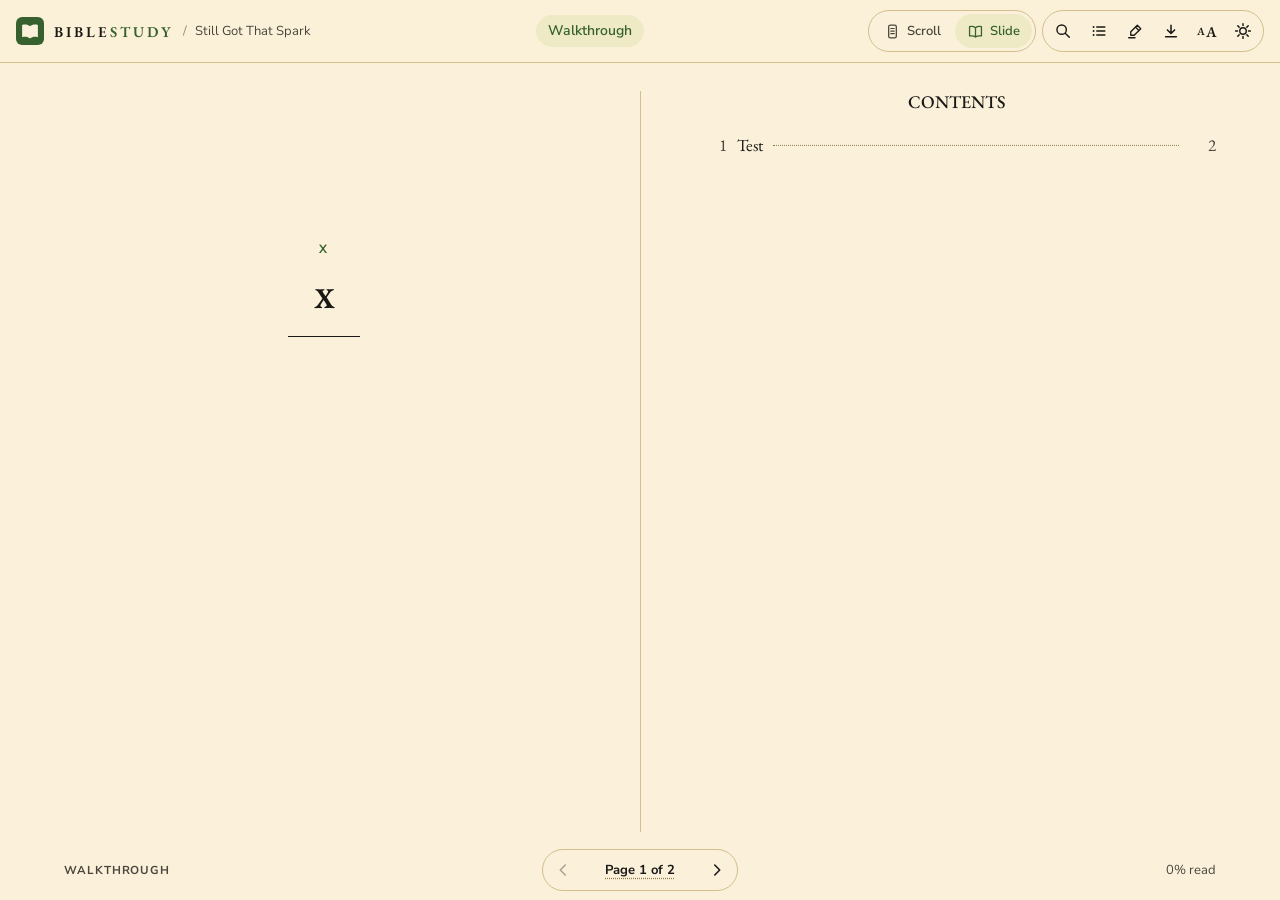
==== notes/2026-11-15-still-got-that-spark.html @ 39189c35 "Set up sermon notebook site and add 15 Nov 2026 sermon transcript Reader framework copied from secon" ====
<!doctype html>
<html lang="en">
<head>
<meta charset="utf-8">
<meta name="viewport" content="width=device-width, initial-scale=1, viewport-fit=cover">
<title>Still Got That Spark · BIBLE STUDY</title>
<meta name="description" content="Pastor Sam&#x27;s sermon on Caleb at 85 (Joshua 14:6-14): excitement, expectation and experience, retold step by step with every verse quoted in full in ESV and TB.">
<meta name="theme-color" content="#FBF1DA">
<link rel="icon" href="../assets/favicon.svg" type="image/svg+xml">
<script src="../assets/boot.js"></script>
<link rel="preconnect" href="https://fonts.googleapis.com">
<link rel="preconnect" href="https://fonts.gstatic.com" crossorigin>
<link rel="stylesheet" href="https://fonts.googleapis.com/css2?family=Atkinson+Hyperlegible:wght@400;700&family=Charis+SIL:wght@400;700&family=Crimson+Pro:wght@400;600;700&family=EB+Garamond:wght@400;500;600&family=Gelasio:wght@400;600;700&family=Inter:wght@400;600;700&family=Mulish:wght@400;600;700&family=Newsreader:wght@400;600&family=Nunito+Sans:wght@400;600;700&family=Source+Serif+4:wght@400;600;700&family=Tinos:wght@400;700&display=swap">
<link rel="stylesheet" href="../assets/secondbrain.css">
<link rel="stylesheet" href="../assets/notebook.css">
<link rel="stylesheet" href="../assets/book.css">
</head>
<body data-book="2026-11-15-still-got-that-spark" data-progress-view="v-learn">

<header class="sb-top"><div class="wrap">
  <a class="sb-brand" href="../index.html"><svg class="sb-mark" viewBox="0 0 64 64" aria-hidden="true"><rect class="m-bg" width="64" height="64" rx="14"/><path class="m-pg" d="M14 18c7-2 13-1 18 3v28c-5-4-11-5-18-3zM50 18c-7-2-13-1-18 3v28c5-4 11-5 18-3z"/></svg><span class="sb-word">BIBLE<i>STUDY</i></span><span class="sb-crumb">Still Got That Spark</span></a>
  <nav class="sb-nav" id="nav" aria-label="Notebook sections">
    <a href="#learn">Walkthrough</a>
  </nav>
  <div class="sb-tools">
    <div class="rd-seg" role="radiogroup" aria-label="Reading mode">
      <button role="radio" data-layout-set="scroll"><svg viewBox="0 0 20 20" aria-hidden="true"><rect x="5.5" y="2.5" width="9" height="15" rx="2" fill="none" stroke="currentColor" stroke-width="1.5"/><path d="M8 6.5h4M8 9.5h4M8 12.5h4" stroke="currentColor" stroke-width="1.4" stroke-linecap="round"/></svg><span>Scroll</span></button>
      <button role="radio" data-layout-set="slide"><svg viewBox="0 0 20 20" aria-hidden="true"><path d="M10 5.5C8.5 4.2 6.3 3.8 3 4.2v11c3.3-.4 5.5 0 7 1.3 1.5-1.3 3.7-1.7 7-1.3v-11c-3.3-.4-5.5 0-7 1.3zM10 5.5v11" fill="none" stroke="currentColor" stroke-width="1.5" stroke-linejoin="round"/></svg><span>Slide</span></button>
    </div>
    <span class="sb-tool-group">
    <button class="sb-icon" data-panel="search" aria-haspopup="dialog" aria-expanded="false" aria-label="Search this notebook" title="Search ( / )"><svg viewBox="0 0 20 20" aria-hidden="true"><circle cx="8.5" cy="8.5" r="5.2" fill="none" stroke="currentColor" stroke-width="1.6"/><path d="M12.5 12.5l4.5 4.5" stroke="currentColor" stroke-width="1.6" stroke-linecap="round"/></svg></button>
    <button class="sb-icon" data-panel="toc" aria-haspopup="dialog" aria-expanded="false" aria-label="Contents"><svg viewBox="0 0 20 20" aria-hidden="true"><path d="M7.5 5.5h9M7.5 10h9M7.5 14.5h9" stroke="currentColor" stroke-width="1.6" stroke-linecap="round"/><circle cx="4" cy="5.5" r="1.1" fill="currentColor"/><circle cx="4" cy="10" r="1.1" fill="currentColor"/><circle cx="4" cy="14.5" r="1.1" fill="currentColor"/></svg></button>
    <button class="sb-icon" data-panel="highlights" aria-haspopup="dialog" aria-expanded="false" aria-label="Highlights"><svg viewBox="0 0 20 20" aria-hidden="true"><path d="M12.6 3.6l3.8 3.8-7.3 7.3H5.3v-3.8z" fill="none" stroke="currentColor" stroke-width="1.5" stroke-linejoin="round"/><path d="M10.5 5.7l3.8 3.8M3 17.5h7" stroke="currentColor" stroke-width="1.5" stroke-linecap="round"/></svg><span class="sb-badge" data-hl-count hidden></span></button>
    <button class="sb-icon" data-panel="prefs" aria-haspopup="dialog" aria-expanded="false" aria-label="Reading preferences"><span class="aa-small">A</span>A</button>
    <button class="sb-icon" data-sb="mode" aria-label="Switch between light and dark"><svg class="sun" viewBox="0 0 20 20" aria-hidden="true"><circle cx="10" cy="10" r="3.6" fill="none" stroke="currentColor" stroke-width="1.6"/><path d="M10 1.8v2.1M10 16.1v2.1M1.8 10h2.1M16.1 10h2.1M4.2 4.2l1.5 1.5M14.3 14.3l1.5 1.5M4.2 15.8l1.5-1.5M14.3 5.7l1.5-1.5" stroke="currentColor" stroke-width="1.6" stroke-linecap="round"/></svg><svg class="moon" viewBox="0 0 20 20" aria-hidden="true"><path d="M16.5 12.3A7 7 0 0 1 7.7 3.5a7 7 0 1 0 8.8 8.8z" fill="none" stroke="currentColor" stroke-width="1.6" stroke-linejoin="round"/></svg></button>
    </span>
  </div>
</div><div class="sb-progress" aria-hidden="true"></div></header>

<main class="wrap" id="main">

<!-- ================= WALKTHROUGH (2026-11-15-still-got-that-spark/walkthrough.html) ================= -->
<div id="v-learn" data-view data-readable>
<p class="kicker">x</p><h1>x</h1>
<section class="topic" id="start-here"><span class="tag">Start here</span><h2>Test</h2><p>t</p></section>
</div>

</main>

<script>
/* ---------- routing: a view name, or an anchor inside the walkthrough ---------- */
const views=["learn"];
function route(){
  const h=(location.hash||"#learn").slice(1);
  const t=views.includes(h)?null:document.getElementById(h);
  const home=t&&t.closest("[data-readable]");
  const v=views.includes(h)?h:home?home.id.slice(2):"learn";
  document.querySelectorAll("[data-view]").forEach(el=>el.hidden=el.id!=="v-"+v);
  document.querySelectorAll("#nav a").forEach(a=>a.setAttribute("aria-current",a.getAttribute("href")==="#"+v?"page":"false"));
  if(home)t.scrollIntoView();else window.scrollTo(0,0);
}
addEventListener("hashchange",route);

route();
</script>
<script src="../assets/secondbrain.js"></script>
<script src="../assets/reader.js"></script>
<script src="../assets/downloads-data.js"></script>
<script src="../assets/downloads.js"></script>
</body>
</html>
---- assets/secondbrain.css ----
/* SECONDBRAIN shell: theme tokens, sticky header, reading-preferences sheet, library page.
   Every theme keeps body text at 9:1 or better and secondary text / accent at 4.5:1 or better
   against every surface it sits on (bg, panel, sunk, sheet, accent-soft). */

:root {
  /* type settings, overwritten by boot.js / secondbrain.js from saved prefs */
  --fs: 17px;
  --lh: 1.55;
  --ls: 0em;
  --ws: 0em;
  --measure: 900px;
  --reader: Palatino, "Palatino Linotype", "Book Antiqua", "EB Garamond", Georgia, serif;
  --w-body: 400;
  --w-strong: 600;
  --display: Palatino, "Palatino Linotype", "Book Antiqua", "EB Garamond", Georgia, serif;
  --ui: "Nunito Sans", -apple-system, BlinkMacSystemFont, "Segoe UI", Roboto, system-ui, sans-serif;
  --mono: "Nunito Sans", "Segoe UI", system-ui, sans-serif;
  --header-h: 64px;
  --gutter: max(16px, env(safe-area-inset-left, 0px));
  --gutter-r: max(16px, env(safe-area-inset-right, 0px));

  /* sepia is the default light look (matches the original notebook).
     --line-strong (borders that carry meaning, e.g. diagram boxes) is 3:1 or better on every surface. */
  --bg: #FBF1DA; --panel: #FBF1DA; --sunk: #F6E8C6; --sheet: #EFE1BE;
  --fg: #1A1916; --muted: #4A463D; --line: #D3BE8C; --line-strong: #8E7A4C;
  --accent: #36612F; --accent-soft: #EEEAC5; --on-accent: #FBF1DA;
  --flag: #1A1916; --flag-soft: #F6E8C6; --good: #36612F; --bad: #1A1916;
  --shadow: 0 1px 2px rgba(80, 60, 30, .08), 0 8px 24px rgba(80, 60, 30, .08);
  color-scheme: light;
}
@media (prefers-color-scheme: dark) {
  :root:not([data-theme]) {
    --bg: #1C1916; --panel: #1C1916; --sunk: #26221E; --sheet: #141210;
    --fg: #EFE7DB; --muted: #B5A895; --line: #463E34; --line-strong: #7A6E5E;
    --accent: #9CC48E; --accent-soft: #2A3324; --on-accent: #141210;
    --flag: #EFE7DB; --flag-soft: #2A251F; --good: #9CC48E; --bad: #EFE7DB;
    --shadow: 0 1px 2px rgba(0, 0, 0, .4), 0 8px 24px rgba(0, 0, 0, .35);
    color-scheme: dark;
  }
}
:root[data-theme="light"] {
  --bg: #FFFFFF; --panel: #FFFFFF; --sunk: #F4F3EF; --sheet: #F1F0EC;
  --fg: #1B1B1A; --muted: #55534E; --line: #C9C6BC; --line-strong: #858279;
  --accent: #2F6A2A; --accent-soft: #E8F0E3; --on-accent: #FFFFFF;
  --flag: #1B1B1A; --flag-soft: #F4F3EF; --good: #2F6A2A; --bad: #1B1B1A;
  --shadow: 0 1px 2px rgba(0, 0, 0, .06), 0 8px 24px rgba(0, 0, 0, .07);
  color-scheme: light;
}
:root[data-theme="sepia"] {
  --bg: #FBF1DA; --panel: #FBF1DA; --sunk: #F6E8C6; --sheet: #EFE1BE;
  --fg: #1A1916; --muted: #4A463D; --line: #D3BE8C; --line-strong: #8E7A4C;
  --accent: #36612F; --accent-soft: #EEEAC5; --on-accent: #FBF1DA;
  --flag: #1A1916; --flag-soft: #F6E8C6; --good: #36612F; --bad: #1A1916;
  --shadow: 0 1px 2px rgba(80, 60, 30, .08), 0 8px 24px rgba(80, 60, 30, .08);
  color-scheme: light;
}
:root[data-theme="sage"] {
  --bg: #D3D4B5; --panel: #D9DABD; --sunk: #C8C9A6; --sheet: #C4C5A1;
  --fg: #1B1D14; --muted: #3D402F; --line: #A2A37C; --line-strong: #62644A;
  --accent: #2B5022; --accent-soft: #C3CDA6; --on-accent: #E9EAD6;
  --flag: #1B1D14; --flag-soft: #C8C9A6; --good: #2B5022; --bad: #1B1D14;
  --shadow: 0 1px 2px rgba(40, 45, 20, .1), 0 8px 24px rgba(40, 45, 20, .1);
  color-scheme: light;
}
:root[data-theme="dark"] {
  --bg: #1C1916; --panel: #1C1916; --sunk: #26221E; --sheet: #141210;
  --fg: #EFE7DB; --muted: #B5A895; --line: #463E34; --line-strong: #7A6E5E;
  --accent: #9CC48E; --accent-soft: #2A3324; --on-accent: #141210;
  --flag: #EFE7DB; --flag-soft: #2A251F; --good: #9CC48E; --bad: #EFE7DB;
  --shadow: 0 1px 2px rgba(0, 0, 0, .4), 0 8px 24px rgba(0, 0, 0, .35);
  color-scheme: dark;
}
:root[data-theme="navy"] {
  --bg: #0C2731; --panel: #0C2731; --sunk: #12323E; --sheet: #081D25;
  --fg: #E4EDF0; --muted: #A3BAC2; --line: #2C4D5A; --line-strong: #5E808C;
  --accent: #8ED1BA; --accent-soft: #163D44; --on-accent: #081D25;
  --flag: #E4EDF0; --flag-soft: #12323E; --good: #8ED1BA; --bad: #E4EDF0;
  --shadow: 0 1px 2px rgba(0, 0, 0, .4), 0 8px 24px rgba(0, 0, 0, .35);
  color-scheme: dark;
}
:root[data-theme="charcoal"] {
  --bg: #3F4246; --panel: #3F4246; --sunk: #484B50; --sheet: #2E3033;
  --fg: #F3F3F2; --muted: #D0D2D5; --line: #64686E; --line-strong: #9A9EA4;
  --accent: #B9DEA9; --accent-soft: #4A5546; --on-accent: #2E3033;
  --flag: #F3F3F2; --flag-soft: #484B50; --good: #B9DEA9; --bad: #F3F3F2;
  --shadow: 0 1px 2px rgba(0, 0, 0, .35), 0 8px 24px rgba(0, 0, 0, .3);
  color-scheme: dark;
}
/* high contrast: secondary text becomes full-strength, rules get heavier */
:root[data-contrast="high"] { --muted: var(--fg); --line: var(--line-strong); }
:root[data-bold] { --w-body: 600; --w-strong: 800; }

*, *::before, *::after { box-sizing: border-box; }
html { font-size: var(--fs); background: var(--bg); -webkit-text-size-adjust: 100%; text-size-adjust: 100%; }
body {
  margin: 0;
  background: var(--bg);
  color: var(--fg);
  font-family: var(--reader);
  font-size: var(--fs);
  line-height: var(--lh);
  font-weight: var(--w-body);
  letter-spacing: var(--ls);
  word-spacing: var(--ws);
  overflow-wrap: break-word;
  -webkit-font-smoothing: antialiased;
  transition: background-color .25s ease, color .25s ease;
}
@media (prefers-reduced-motion: reduce) { body { transition: none; } }
b, strong { font-weight: var(--w-strong); }
a { color: var(--accent); }
img, svg { max-width: 100%; }
[hidden] { display: none !important; }
::selection { background: var(--accent); color: var(--on-accent); }
:focus-visible { outline: 2px solid var(--accent); outline-offset: 2px; border-radius: 4px; }

.wrap {
  max-width: var(--measure);
  margin: 0 auto;
  padding-left: var(--gutter);
  padding-right: var(--gutter-r);
}

/* ---------- header ---------- */
body::before { /* fills the notch area on phones */
  content: ""; position: fixed; inset: 0 0 auto; height: env(safe-area-inset-top, 0px);
  z-index: 30; background: var(--bg);
}
.sb-top {
  position: sticky; top: env(safe-area-inset-top, 0px); z-index: 20;
  background: color-mix(in srgb, var(--bg) 92%, transparent);
  -webkit-backdrop-filter: saturate(1.4) blur(10px);
  backdrop-filter: saturate(1.4) blur(10px);
  border-bottom: 1px solid var(--line);
  font-family: var(--ui);
  letter-spacing: 0; word-spacing: 0; font-weight: 400; line-height: 1.3;
}
.sb-top .wrap {
  max-width: max(var(--measure), 840px);
  display: grid;
  grid-template-columns: minmax(0, 1fr) auto;
  grid-template-areas: "brand tools" "nav nav";
  align-items: center;
  gap: 4px 12px;
  padding-top: 10px; padding-bottom: 8px;
}
@media (min-width: 760px) {
  .sb-top .wrap { grid-template-columns: auto minmax(0, 1fr) auto; grid-template-areas: "brand nav tools"; padding-block: 10px; }
}
.sb-brand { grid-area: brand; display: flex; align-items: center; gap: 10px; min-width: 0; text-decoration: none; color: var(--fg); }
.sb-mark { flex: none; width: 28px; height: 28px; }
.sb-mark .m-bg { fill: var(--accent); }
.sb-mark .m-pg { fill: var(--bg); }
.sb-word {
  font: 600 15px/1 var(--display); letter-spacing: .2em; white-space: nowrap;
}
.sb-word i { font-style: normal; color: var(--accent); }
.sb-crumb {
  font-size: 13px; color: var(--muted); white-space: nowrap; overflow: hidden; text-overflow: ellipsis; min-width: 0;
}
.sb-crumb::before { content: "/"; margin-right: 8px; opacity: .6; }
.sb-nav {
  grid-area: nav; display: flex; gap: 2px; overflow-x: auto; scrollbar-width: none;
  margin-inline: -6px; padding: 2px 6px;
}
.sb-nav::-webkit-scrollbar { display: none; }
@media (min-width: 760px) { .sb-nav { justify-content: center; margin: 0; } }
.sb-nav a {
  flex: none; font-size: 14px; font-weight: 600; color: var(--muted); text-decoration: none;
  padding: 7px 12px; border-radius: 999px; white-space: nowrap;
}
@media (max-width: 420px) { .sb-nav a { padding: 7px 10px; font-size: 13.5px; } }
.sb-nav a:hover { color: var(--fg); background: var(--sunk); }
.sb-nav a[aria-current="page"] { background: var(--accent-soft); color: var(--accent); }
.sb-lang { flex: none; display: inline-flex; margin-left: 10px; padding: 2px; border: 1px solid var(--line); border-radius: 999px; }
.sb-lang button { min-height: 0; padding: 3px 9px; border: 0; border-radius: 999px; background: none; color: var(--muted); font: 700 12px var(--ui); letter-spacing: .04em; cursor: pointer; }
.sb-lang button:hover { color: var(--fg); }
.sb-lang button[aria-pressed="true"] { background: var(--accent-soft); color: var(--accent); }
.sb-tools { grid-area: tools; display: flex; gap: 6px; align-items: center; }
.sb-icon {
  display: inline-flex; align-items: center; justify-content: center; flex: none; width: 38px; height: 38px; padding: 0;
  border-radius: 999px; border: 1px solid var(--line); background: var(--panel); color: var(--fg);
  cursor: pointer; font: 600 15px/1 var(--display); letter-spacing: 0;
}
.sb-icon:hover { border-color: var(--line-strong); }
.sb-icon svg { width: 18px; height: 18px; }
.sb-icon .moon { display: none; }
:root[data-mode="dark"] .sb-icon .sun { display: none; }
:root[data-mode="dark"] .sb-icon .moon { display: block; }
.sb-icon .aa-small { font-size: 11px; margin-right: 1px; }

.sb-progress { position: absolute; left: 0; bottom: -1px; height: 2px; width: 100%; background: var(--accent); transform-origin: 0 50%; transform: scaleX(var(--p, 0)); }

/* ---------- reading-preferences sheet ---------- */
.sb-scrim {
  position: fixed; inset: 0; z-index: 40; background: rgba(0, 0, 0, .45);
  opacity: 0; transition: opacity .2s ease;
}
.sb-scrim.on { opacity: 1; }
.sb-sheet {
  position: fixed; z-index: 41; left: 0; right: 0; bottom: 0;
  max-height: min(88dvh, 88vh);
  display: flex; flex-direction: column;
  background: var(--sheet); color: var(--fg);
  border-radius: 18px 18px 0 0; box-shadow: var(--shadow);
  font-family: var(--ui); font-size: 14px; line-height: 1.35; font-weight: 400;
  letter-spacing: 0; word-spacing: 0;
  transform: translateY(100%); transition: transform .28s cubic-bezier(.2, .8, .2, 1);
  padding-bottom: env(safe-area-inset-bottom, 0px);
}
.sb-sheet.on { transform: none; }
@media (min-width: 760px) {
  .sb-sheet {
    left: auto; top: 0; width: 400px; max-height: none; border-radius: 0;
    border-left: 1px solid var(--line);
    transform: translateX(100%);
    padding-top: env(safe-area-inset-top, 0px);
  }
}
@media (prefers-reduced-motion: reduce) { .sb-sheet, .sb-scrim { transition: none; } }
.sb-sheet-head {
  display: flex; align-items: center; justify-content: space-between; gap: 12px;
  padding: 14px 20px 10px; position: relative;
}
.sb-sheet-head::before { /* grab handle on phones */
  content: ""; position: absolute; top: 6px; left: 50%; width: 38px; height: 4px; margin-left: -19px;
  border-radius: 4px; background: var(--line-strong);
}
@media (min-width: 760px) { .sb-sheet-head::before { display: none; } }
.sb-sheet-head h2 { margin: 0; font: 600 17px/1.2 var(--ui); }
.sb-sheet-body { overflow-y: auto; overscroll-behavior: contain; padding: 0 20px 24px; }
.sb-label { display: block; margin: 18px 0 8px; font-size: 12px; font-weight: 700; letter-spacing: .06em; text-transform: uppercase; color: var(--muted); }
.sb-preview {
  background: var(--bg); color: var(--fg); border: 1px solid var(--line); border-radius: 12px; padding: 14px 16px;
  font-family: var(--reader); font-weight: var(--w-body); line-height: var(--lh); letter-spacing: var(--ls); word-spacing: var(--ws);
}
.sb-preview .aa { font-size: 30px; line-height: 1.1; margin-bottom: 6px; }
.sb-preview p { margin: 0; font-size: var(--fs); }
:root[data-justify] .sb-preview p { text-align: justify; hyphens: auto; }

.sb-themes { display: grid; grid-template-columns: repeat(3, minmax(0, 1fr)); gap: 10px 10px; }
.sb-theme { display: grid; gap: 5px; justify-items: center; background: none; border: 0; padding: 0; cursor: pointer; color: var(--muted); font: 600 12.5px var(--ui); }
.sb-theme .sw {
  position: relative; width: 100%; height: 44px; border-radius: 10px; display: grid; place-items: center;
  font: 500 16px var(--display); border: 1px solid rgba(127, 127, 127, .45);
}
.sb-theme[aria-checked="true"] { color: var(--accent); }
.sb-theme[aria-checked="true"] .sw { outline: 2px solid var(--accent); outline-offset: 2px; }
.sb-theme[aria-checked="true"] .sw::after {
  content: ""; position: absolute; top: -7px; right: -7px; width: 18px; height: 18px; border-radius: 50%;
  background: var(--accent) url("data:image/svg+xml,%3Csvg xmlns='http://www.w3.org/2000/svg' viewBox='0 0 16 16'%3E%3Cpath d='M4 8.5l2.5 2.5L12 5.5' fill='none' stroke='white' stroke-width='2' stroke-linecap='round' stroke-linejoin='round'/%3E%3C/svg%3E") center/12px no-repeat;
  box-shadow: 0 0 0 2px var(--sheet);
}
:root[data-mode="dark"] .sb-theme[aria-checked="true"] .sw::after {
  background-image: url("data:image/svg+xml,%3Csvg xmlns='http://www.w3.org/2000/svg' viewBox='0 0 16 16'%3E%3Cpath d='M4 8.5l2.5 2.5L12 5.5' fill='none' stroke='black' stroke-width='2' stroke-linecap='round' stroke-linejoin='round'/%3E%3C/svg%3E");
}

.sb-group { background: var(--panel); border: 1px solid var(--line); border-radius: 12px; overflow: hidden; }
.sb-row {
  display: flex; align-items: center; gap: 12px; width: 100%; min-height: 46px; padding: 10px 14px;
  border: 0; border-top: 1px solid var(--line); background: none; color: var(--fg); font: inherit; text-align: left;
}
.sb-row:first-child { border-top: 0; }
button.sb-row { cursor: pointer; }
.sb-row .ic { width: 20px; text-align: center; color: var(--muted); flex: none; font-family: var(--display); }
.sb-row .grow { flex: 1; min-width: 0; }
.sb-row .val { color: var(--muted); font-variant-numeric: tabular-nums; }
.sb-row .chev { width: 14px; height: 14px; transition: transform .2s; color: var(--muted); }
.sb-row[aria-expanded="true"] .chev { transform: rotate(180deg); }
.sb-fonts .sb-row { font-size: 15.5px; padding-left: 14px; }
.sb-fonts .sb-row .tick { margin-left: auto; color: var(--accent); visibility: hidden; font-family: var(--ui); }
.sb-fonts .sb-row[aria-checked="true"] .tick { visibility: visible; }
.sb-fonts .sb-row[aria-checked="true"] { color: var(--accent); }
.sb-fonts .sb-row small { font: 12px var(--ui); color: var(--muted); }
.sb-row.stack { display: block; }
@media (max-width: 759px) { [data-wide-only] { display: none; } }
.sb-row.stack .line { display: flex; justify-content: space-between; margin-bottom: 8px; }

/* switch */
.sb-switch { position: relative; flex: none; width: 46px; height: 28px; }
.sb-switch input { position: absolute; inset: 0; opacity: 0; margin: 0; cursor: pointer; z-index: 1; }
.sb-switch span { position: absolute; inset: 0; border-radius: 999px; background: var(--line-strong); transition: background .2s; }
.sb-switch span::after {
  content: ""; position: absolute; top: 3px; left: 3px; width: 22px; height: 22px; border-radius: 50%;
  background: #fff; box-shadow: 0 1px 3px rgba(0, 0, 0, .3); transition: transform .2s;
}
.sb-switch input:checked + span { background: var(--accent); }
.sb-switch input:checked + span::after { transform: translateX(18px); }
.sb-switch input:focus-visible + span { outline: 2px solid var(--accent); outline-offset: 2px; }

/* range */
.sb-size { display: flex; align-items: center; gap: 10px; }
.sb-size .lim { font-size: 12px; color: var(--muted); width: 22px; text-align: center; font-variant-numeric: tabular-nums; }
.sb-size button {
  flex: none; width: 34px; height: 34px; border-radius: 50%; border: 1px solid var(--line); background: var(--panel);
  color: var(--fg); cursor: pointer; font-family: var(--display); padding: 0;
}
.sb-size button.sm { font-size: 13px; } .sb-size button.lg { font-size: 19px; }
input[type="range"].sb-range {
  -webkit-appearance: none; appearance: none; width: 100%; height: 28px; background: transparent; margin: 0; cursor: pointer; flex: 1; min-width: 0;
}
.sb-range::-webkit-slider-runnable-track { height: 4px; border-radius: 4px; background: linear-gradient(var(--accent), var(--accent)) 0/var(--fill, 50%) 100% no-repeat, var(--line-strong); }
.sb-range::-moz-range-track { height: 4px; border-radius: 4px; background: var(--line-strong); }
.sb-range::-moz-range-progress { height: 4px; border-radius: 4px; background: var(--accent); }
.sb-range::-webkit-slider-thumb {
  -webkit-appearance: none; width: 20px; height: 20px; margin-top: -8px; border-radius: 50%;
  background: #fff; border: 1px solid rgba(0, 0, 0, .25); box-shadow: 0 1px 3px rgba(0, 0, 0, .3);
}
.sb-range::-moz-range-thumb { width: 20px; height: 20px; border-radius: 50%; background: #fff; border: 1px solid rgba(0, 0, 0, .25); box-shadow: 0 1px 3px rgba(0, 0, 0, .3); }

.sb-btn {
  font: 600 14px var(--ui); color: var(--fg); background: var(--panel); border: 1px solid var(--line);
  border-radius: 10px; padding: 10px 14px; cursor: pointer; letter-spacing: 0;
}
.sb-btn:hover { border-color: var(--line-strong); }
.sb-btn.wide { width: 100%; margin-top: 20px; }
.sb-btn.primary { background: var(--accent); border-color: var(--accent); color: var(--on-accent); }
.sb-note { font-size: 12.5px; color: var(--muted); margin: 8px 2px 0; }

/* ---------- library (index.html) ---------- */
.lib-hero { padding: clamp(36px, 8vw, 88px) 0 clamp(20px, 4vw, 36px); text-align: center; }
.lib-hero h1 {
  margin: 0; font: 500 clamp(34px, 9vw, 72px)/1 var(--display); letter-spacing: .14em; margin-right: -.14em;
}
.lib-hero h1 i { font-style: normal; color: var(--accent); }
.lib-hero p { margin: 14px auto 0; max-width: 46ch; color: var(--muted); }
.lib-rule { display: flex; align-items: center; gap: 14px; margin: 28px 0 18px; color: var(--muted); font: 700 12px var(--ui); letter-spacing: .12em; text-transform: uppercase; }
.lib-rule::before, .lib-rule::after { content: ""; flex: 1; height: 1px; background: var(--line); }
.lib-shelf { display: grid; grid-template-columns: repeat(auto-fit, minmax(min(100%, 340px), 1fr)); gap: 20px; padding-bottom: 72px; }
.book {
  position: relative; display: grid; grid-template-columns: 128px minmax(0, 1fr); gap: 20px;
  background: var(--panel); border: 1px solid var(--line); border-radius: 14px; padding: 16px; box-shadow: var(--shadow);
}
@media (max-width: 340px) { .book { grid-template-columns: 1fr; } .cover { max-width: 150px; } }
@media (max-width: 480px) { .book { grid-template-columns: 104px minmax(0, 1fr); gap: 14px; padding: 14px; } .cover { padding: 10px 8px 8px 14px; } .cover .t { font-size: 13px; } .cover .by { display: none; } .book .cover .code { letter-spacing: .06em; } }
.cover {
  position: relative; aspect-ratio: 2 / 3; border-radius: 4px 8px 8px 4px; overflow: hidden;
  background: #2F4A2B; color: #F6EEDC; padding: 12px 10px 10px 16px; display: flex; flex-direction: column;
  box-shadow: inset 6px 0 0 rgba(0, 0, 0, .22), inset 7px 0 0 rgba(255, 255, 255, .12), 0 4px 10px rgba(0, 0, 0, .22);
  text-decoration: none;
}
.cover.c-sea { background: #1F4A5E; }
.cover.c-plum { background: #5B2D4A; }
.cover.c-clay { background: #7A3E22; }
.cover.c-moss { background: #3F5230; }
.cover .code { font: 700 9.5px var(--ui); letter-spacing: .14em; opacity: .85; }
.cover .t { margin-top: auto; font: 500 15px/1.15 var(--display); overflow-wrap: normal; }
.cover .rule { height: 1px; background: currentColor; opacity: .5; margin: 8px 0 6px; }
.cover .by { font: 10px/1.3 var(--ui); opacity: .85; }
.book-body { min-width: 0; display: flex; flex-direction: column; }
.book h2 { margin: 0; font: 600 1.2rem/1.2 var(--display); }
.book h2 a { color: var(--fg); text-decoration: none; }
.book h2 a::after { content: ""; position: absolute; inset: 0; border-radius: 14px; } /* whole card is the link */
.book .meta { margin: 4px 0 0; font: 13px/1.4 var(--ui); color: var(--muted); }
.book .stats { display: flex; flex-wrap: wrap; gap: 4px 12px; margin: 10px 0 0; padding: 0; list-style: none; font: 12.5px var(--ui); color: var(--muted); }
.book .stats b { color: var(--fg); font-weight: 700; }
.book .prog { margin-top: auto; padding-top: 14px; font: 12.5px var(--ui); color: var(--muted); }
.book .bar { height: 4px; border-radius: 4px; background: var(--line); overflow: hidden; margin-bottom: 6px; }
.book .bar span { display: block; height: 100%; background: var(--accent); width: 0; }
.book .jump { position: relative; z-index: 1; display: flex; flex-wrap: wrap; gap: 6px; margin-top: 12px; }
.book .jump a {
  font: 600 12.5px var(--ui); color: var(--fg); text-decoration: none; border: 1px solid var(--line);
  border-radius: 999px; padding: 5px 11px; background: var(--bg);
}
.book .jump a:hover { border-color: var(--accent); color: var(--accent); }
.lib-foot { border-top: 1px solid var(--line); padding: 20px 0 calc(28px + env(safe-area-inset-bottom, 0px)); font: 13px var(--ui); color: var(--muted); text-align: center; }

/* font size: the value is shown as a badge beside the label, and in a bubble over the handle while it moves */
.sb-label-row { display: flex; align-items: center; justify-content: space-between; gap: 12px; margin: 18px 0 8px; }
.sb-label-row .sb-label { margin: 0; }
.sb-size-v {
  min-width: 58px; padding: 3px 10px; border-radius: 999px; text-align: center;
  background: var(--accent); color: var(--on-accent); font: 700 13px/1.3 var(--ui); font-variant-numeric: tabular-nums;
}
.sb-size-track { position: relative; flex: 1; min-width: 0; display: flex; --f: .25; }
.sb-bubble {
  position: absolute; bottom: calc(100% + 2px); left: calc(10px + (100% - 20px) * var(--f)); transform: translateX(-50%);
  min-width: 30px; padding: 3px 7px; border-radius: 8px; text-align: center; pointer-events: none;
  background: var(--fg); color: var(--bg); font: 700 13px/1.2 var(--ui); font-variant-numeric: tabular-nums;
  opacity: 0; transition: opacity .15s;
}
.sb-bubble::after { content: ""; position: absolute; left: 50%; top: 100%; margin-left: -5px; border: 5px solid transparent; border-top-color: var(--fg); }
.sb-size-track:has(input:active) .sb-bubble, .sb-size-track:has(input:focus-visible) .sb-bubble, .sb-size-track.show .sb-bubble { opacity: 1; }
@media (prefers-reduced-motion: reduce) { .sb-bubble { transition: none; } }
---- assets/notebook.css ----
/* Notebook content: book-page topics, flashcards, quiz, mock exam, diagrams.
   Text sizes are in rem so the font-size setting scales the whole page; diagrams keep their drawn sizes. */

main { padding-block: 28px 72px; }
h1, h2, h3 { font-family: var(--reader); text-wrap: balance; line-height: 1.2; letter-spacing: var(--ls); }
h1 { font-size: 1.95rem; font-weight: 600; margin: 0 0 6px; }
h2 { font-size: 1.33rem; font-weight: 600; margin: 0; }
h3 { font-size: .95rem; font-weight: 700; margin: 16px 0 4px; }
p { margin: 6px 0; }
ul, ol { margin: 4px 0; padding-left: 1.25em; }
li { margin: 3px 0; }
abbr { text-decoration: underline dotted; cursor: help; }

.lede { color: var(--muted); margin-bottom: 18px; }
#v-learn > .toc { display: none; } /* replaced by the Contents panel */

/* book page */
section.topic {
  scroll-margin-top: calc(var(--header-h) + 12px);
  border-top: 1px solid var(--line);
  padding: 32px clamp(0px, 3vw, 28px) 12px;
}
section.topic .tag {
  display: block; text-align: center; font: 600 .68rem var(--mono); letter-spacing: .12em;
  text-transform: uppercase; color: var(--muted); margin-bottom: 6px;
}
section.topic h2 {
  text-align: center; font-weight: 500; font-size: 1.45rem; padding-bottom: 10px; margin: 2px auto 16px;
  border-bottom: 1px solid var(--fg); width: fit-content; max-width: 100%;
}
.explain { margin: 16px 0; }
.explain span {
  display: block; font: 700 .64rem var(--mono); letter-spacing: .08em; text-transform: uppercase;
  color: var(--accent); margin-bottom: 2px;
}
.explain p + p { text-indent: 2em; }
:root[data-justify] .explain p,
:root[data-justify] section.topic > p,
:root[data-justify] section.topic li,
:root[data-justify] .lede,
:root[data-justify] .ans p { text-align: justify; hyphens: auto; -webkit-hyphens: auto; }

.tip {
  background: var(--accent-soft); border-left: 3px solid var(--accent); padding: 9px 13px; margin-top: 12px;
  border-radius: 0 8px 8px 0; font-size: .86rem;
}
.tip b { color: var(--accent); }
.mnemo { font: 600 .8rem var(--mono); background: var(--accent-soft); color: var(--accent); padding: 2px 6px; border-radius: 4px; }
.formula {
  font: 600 .85rem var(--mono); background: var(--sunk); border: 1px solid var(--line); padding: 8px 12px;
  border-radius: 8px; margin: 6px 0; overflow-x: auto; white-space: pre;
}
.tbl { overflow-x: auto; margin: 8px 0; -webkit-overflow-scrolling: touch; }
table { border-collapse: collapse; font-size: .82rem; font-variant-numeric: tabular-nums; min-width: 100%; }
th, td { border-bottom: 1px solid var(--line); padding: 6px 8px; text-align: left; vertical-align: top; }
th { font-size: .73rem; font-weight: 700; color: var(--muted); text-transform: uppercase; letter-spacing: .04em; }
td.n { text-align: right; font-family: var(--mono); }
table.gloss td:first-child { white-space: nowrap; }

/* logic chain, steps, columns */
.chain { display: grid; grid-template-columns: repeat(4, minmax(0, 1fr)); gap: 22px; margin: 12px 0 6px; }
.chain > div {
  position: relative; background: var(--sunk); border: 1px solid var(--line); border-radius: 8px;
  padding: 8px 10px; font-size: .82rem; line-height: 1.45;
}
.chain > div:not(:last-child)::after {
  content: "→"; position: absolute; right: -17px; top: 50%; transform: translateY(-50%); color: var(--accent); font-weight: 700;
}
.chain span {
  display: block; font: 700 .64rem var(--mono); letter-spacing: .06em; text-transform: uppercase; color: var(--accent); margin-bottom: 2px;
}
.chain > div:last-child { border-color: var(--accent); background: var(--accent-soft); }
.steps { list-style: none; counter-reset: s; display: flex; flex-wrap: wrap; gap: 8px; padding: 0; margin: 8px 0; }
.steps li {
  counter-increment: s; flex: 1 1 130px; min-width: 0; background: var(--sunk); border: 1px solid var(--line);
  border-radius: 8px; padding: 7px 10px; font-size: .79rem; line-height: 1.4; margin: 0; text-align: left !important;
}
.steps li::before {
  content: counter(s); font: 700 .67rem var(--mono); color: var(--on-accent); background: var(--accent);
  border-radius: 50%; width: 18px; height: 18px; display: inline-grid; place-items: center; margin-right: 6px;
}
.steps li b::after { content: ""; display: block; }
.cols { display: grid; grid-template-columns: repeat(2, minmax(0, 1fr)); gap: 18px; align-items: start; }
.cols > * { min-width: 0; }
.trio { display: grid; grid-template-columns: repeat(3, minmax(0, 1fr)); gap: 10px; }
.trio figure { margin: 6px 0; }
.next { margin-top: 12px; font-size: .82rem; color: var(--muted); }
.next b { color: var(--accent); }
@media (max-width: 700px) {
  .chain, .cols, .trio { grid-template-columns: 1fr; }
  .chain > div:not(:last-child)::after { content: "↓"; right: auto; left: 50%; top: auto; bottom: -20px; transform: translateX(-50%); }
}

/* diagrams: drawn in the notebook's original serif so labels stay inside their boxes whatever reading font is chosen */
figure { margin: 18px 0; }
.figscroll { overflow-x: auto; -webkit-overflow-scrolling: touch; }
.dg { display: block; width: 100%; height: auto; min-width: var(--mw, 0); color: var(--fg); letter-spacing: 0; word-spacing: 0; }
.dg text { fill: currentColor; font: 12px var(--display); }
.dg rect { rx: 8px; }
.dg .tt { font-weight: 600; }
.dg .sm { font-size: 11.5px; }
.dg .mut { fill: var(--muted); } .dg .ta { fill: var(--accent); } .dg .tf { fill: var(--flag); }
.dg .b { fill: var(--sunk); stroke: var(--line-strong); stroke-width: 1.4; }
.dg .a { fill: var(--accent-soft); stroke: var(--accent); stroke-width: 1.4; }
.dg .f { fill: var(--flag-soft); stroke: var(--flag); stroke-width: 1.4; }
.dg .zone { fill: none; stroke: var(--accent); stroke-width: 1.2; }
.dg .ln { stroke: var(--fg); stroke-width: 1.5; fill: none; }
.dg .lf { stroke: var(--flag); } .dg .lc { stroke: var(--accent); } .dg .la2 { stroke: var(--accent); stroke-width: 2.4; } .dg .lm { stroke: var(--muted); }
.dg .err { stroke: var(--flag); stroke-width: 2.5; }
.dg .mk { fill: var(--fg); } .dg .mkf { fill: var(--flag); } .dg .mkc { fill: var(--accent); }
.dg .ax { stroke: var(--muted); stroke-width: 1.2; } .dg .grid { stroke: var(--line); stroke-width: 1; }
.dg .dot { fill: var(--accent); } .dg .dotf { fill: var(--flag); }
.dg .bar1 { fill: var(--line-strong); } .dg .bar2 { fill: var(--accent); }
.dg .band { fill: var(--accent-soft); } .dg .dp { fill: var(--fg); stroke: var(--fg); }
figcaption { font-size: .82rem; color: var(--muted); margin-top: 6px; }

/* shared controls */
main select, main button {
  font: 600 .8rem var(--ui); color: var(--fg); background: var(--panel); border: 1px solid var(--line);
  border-radius: 8px; padding: 8px 13px; cursor: pointer; letter-spacing: 0; min-height: 38px;
}
main select:hover, main button:hover { border-color: var(--line-strong); }
main button.primary { background: var(--accent); border-color: var(--accent); color: var(--on-accent); }

/* flashcards */
.deck-bar { display: flex; flex-wrap: wrap; gap: 8px; align-items: center; margin-bottom: 14px; }
.deck-bar select { max-width: 100%; } /* long deck names must not widen the page on phones */
.counter { font: 600 .8rem var(--mono); color: var(--muted); margin-left: auto; }
.card {
  background: var(--panel); border: 1px solid var(--line); border-radius: 14px; min-height: 240px; padding: 28px 24px;
  display: flex; flex-direction: column; justify-content: center; gap: 12px; cursor: pointer; text-align: center; box-shadow: var(--shadow);
}
.card .side { font: 700 .67rem var(--mono); letter-spacing: .08em; text-transform: uppercase; color: var(--muted); }
.card .q { font: 600 1.33rem/1.35 var(--reader); }
.card .a { font-size: 1rem; max-width: 60ch; margin: 0 auto; }
.row { display: flex; gap: 8px; flex-wrap: wrap; justify-content: center; margin-top: 14px; }
.row button { min-width: 120px; }
@media (prefers-reduced-motion: no-preference) { .card { transition: transform .15s; } .card:active { transform: scale(.99); } }

/* quiz */
.score {
  position: sticky; top: calc(var(--header-h) + env(safe-area-inset-top, 0px) + 8px); z-index: 2;
  display: inline-block; background: var(--panel); border: 1px solid var(--line); border-radius: 999px;
  padding: 6px 14px; font: 600 .8rem var(--mono); margin-bottom: 12px; box-shadow: var(--shadow);
}
.qitem { background: var(--panel); border: 1px solid var(--line); border-radius: 12px; padding: 16px 18px; margin-bottom: 12px; }
.qitem .stem { font-weight: var(--w-strong); margin-bottom: 8px; }
.opt { display: block; width: 100%; text-align: left; font: var(--w-body) .87rem/1.45 var(--reader); letter-spacing: var(--ls); margin: 6px 0; padding: 10px 13px; }
.opt.right { border-color: var(--good); border-width: 2px; background: var(--accent-soft); }
.opt.wrong { border-color: var(--bad); border-width: 2px; text-decoration: line-through; background: var(--sunk); }
.why { font-size: .84rem; color: var(--muted); margin-top: 6px; }

/* mock exam */
.msec { margin: 24px 0 10px; font-size: 1.15rem; }
details.mock { background: var(--panel); border: 1px solid var(--line); border-radius: 12px; padding: 14px 18px; margin-bottom: 12px; }
details.mock summary { cursor: pointer; font-weight: var(--w-strong); list-style: none; }
details.mock summary::-webkit-details-marker { display: none; }
details.mock summary::before { content: "＋ "; color: var(--accent); font-family: var(--mono); }
details.mock[open] summary::before { content: "－ "; }
.pts { font: 700 .67rem var(--mono); color: var(--flag); margin-left: 6px; }
.ans { margin-top: 10px; border-top: 1px dashed var(--line-strong); padding-top: 8px; }
.ans p { margin: 4px 0 10px; }

@media (max-width: 520px) {
  h1 { font-size: 1.55rem; }
  section.topic { padding: 24px 0 8px; }
  section.topic h2 { font-size: 1.27rem; }
  .card { padding: 22px 16px; min-height: 220px; }
  .card .q { font-size: 1.15rem; }
  .qitem, details.mock { padding: 14px; }
  .counter { margin-left: 0; width: 100%; }
}

.kicker { font: 700 .7rem var(--mono); letter-spacing: .1em; text-transform: uppercase; color: var(--accent); margin: 0 0 8px; }

/* ---------- reader toolbar ---------- */
.sb-top .wrap { max-width: none; }
@media (min-width: 760px) and (max-width: 1099px) {
  .sb-top .wrap { grid-template-columns: minmax(0, 1fr) auto; grid-template-areas: "brand tools" "nav nav"; padding-bottom: 8px; }
  .sb-nav { justify-content: flex-start; margin-inline: -6px; }
}
@media (max-width: 599px) { .sb-brand .sb-word, .sb-brand .sb-crumb { display: none; } }
.rd-seg, .sb-tool-group {
  display: inline-flex; align-items: center; gap: 2px; padding: 3px;
  border: 1px solid var(--line); border-radius: 999px; background: var(--panel);
}
.rd-seg button {
  display: inline-flex; align-items: center; gap: 6px; height: 34px; padding: 0 12px; border: 0; border-radius: 999px;
  background: none; color: var(--muted); font: 600 13px var(--ui); cursor: pointer;
}
.rd-seg button svg { width: 17px; height: 17px; }
.rd-seg button:hover { color: var(--fg); }
.rd-seg button[aria-checked="true"] { background: var(--accent-soft); color: var(--accent); }
.sb-tool-group .sb-icon { position: relative; width: 34px; height: 34px; border: 0; background: none; }
.sb-tool-group .sb-icon:hover { background: var(--sunk); }
.sb-tool-group .sb-icon[aria-expanded="true"] { background: var(--accent-soft); color: var(--accent); }
.sb-badge {
  position: absolute; top: -2px; right: -3px; min-width: 16px; height: 16px; padding: 0 4px; border-radius: 8px;
  background: var(--accent); color: var(--on-accent); font: 700 10px/16px var(--ui); text-align: center;
}
@media (max-width: 759px) {
  .sb-tools { gap: 6px; }
  .rd-seg button { padding: 0 8px; }
  .rd-seg button span { position: absolute; width: 1px; height: 1px; overflow: hidden; clip: rect(0 0 0 0); white-space: nowrap; }
}

/* ---------- slide mode: the walkthrough and kisi-kisi become pages (two per spread on wide screens) ---------- */
:root { --foot-h: 0px; --page-pad: max(20px, env(safe-area-inset-left, 0px)); }
.rd-foot { display: none; }
:root[data-paged] { --foot-h: 60px; --page-h: calc(100vh - var(--header-h) - var(--foot-h) - env(safe-area-inset-top, 0px) - env(safe-area-inset-bottom, 0px)); }
@supports (height: 100dvh) {
  :root[data-paged] { --page-h: calc(100dvh - var(--header-h) - var(--foot-h) - env(safe-area-inset-top, 0px) - env(safe-area-inset-bottom, 0px)); }
}
:root[data-paged],
:root[data-paged] body { height: 100%; overflow: hidden; overscroll-behavior: none; }
:root[data-paged] main.wrap { max-width: none; padding: 0; }
:root[data-paged] [data-readable] {
  width: calc(100vw - 2 * var(--page-pad));
  height: var(--page-h);
  margin: 0 auto;
  padding: 20px 0 8px;
  columns: 1;
  column-gap: 48px;
  column-fill: auto;
  overflow: hidden;
}
@media (min-width: 1024px) {
  :root { --page-pad: 64px; }
  :root[data-paged] [data-readable] {
    width: min(calc(100vw - 2 * var(--page-pad)), 1640px);
    padding-top: 28px;
    columns: 2;
    column-gap: 112px;
    column-rule: 1px solid var(--line);
  }
  :root[data-paged] [data-readable] > .kicker { margin-top: min(16vh, 140px); }
}
:root[data-paged] [data-readable] section.topic { break-before: column; border-top: 0; padding: 0 0 8px; }
:root[data-paged] [data-readable] :is(figure, .chain, .tip, .formula, .steps li, tr, .chain > div) { break-inside: avoid; }
:root[data-paged] [data-readable] :is(h2, h3, .tag, .explain > span, figcaption) { break-after: avoid; }
:root[data-paged] [data-readable] .tbl { overflow: visible; }
:root[data-paged] [data-readable] .dg { max-height: calc(var(--page-h) - 120px); }

:root[data-paged] .rd-foot {
  display: flex; position: fixed; z-index: 15; left: 0; right: 0; bottom: 0;
  height: calc(var(--foot-h) + env(safe-area-inset-bottom, 0px));
  padding: 0 var(--page-pad) env(safe-area-inset-bottom, 0px);
  align-items: center; justify-content: space-between; gap: 12px;
  background: var(--bg); font: 13px var(--ui); color: var(--muted); letter-spacing: 0; word-spacing: 0;
}
.rd-where, .rd-pct { flex: 1; min-width: 0; white-space: nowrap; overflow: hidden; text-overflow: ellipsis; }
.rd-where { font-weight: 700; font-size: 11.5px; letter-spacing: .08em; text-transform: uppercase; }
.rd-pct { text-align: right; }
.rd-pager { display: flex; align-items: center; gap: 4px; padding: 3px; border: 1px solid var(--line); border-radius: 999px; background: var(--panel); }
.rd-pager .sb-icon { width: 34px; height: 34px; border: 0; background: none; }
.rd-pager .sb-icon:hover:not(:disabled) { background: var(--sunk); }
.rd-pager .sb-icon:disabled { opacity: .35; cursor: default; }
.rd-count {
  min-width: 112px; height: 34px; padding: 0 10px; border: 0; border-radius: 999px; background: none; cursor: pointer;
  font: 700 13px var(--ui); color: var(--fg); text-align: center; font-variant-numeric: tabular-nums;
  text-decoration: underline dotted var(--line-strong); text-underline-offset: 4px;
}
.rd-count:hover, .rd-count[aria-expanded="true"] { background: var(--sunk); text-decoration-color: var(--accent); }
.rd-jump {
  position: absolute; left: 50%; bottom: calc(100% + 4px); transform: translateX(-50%); width: min(340px, calc(100vw - 24px));
  display: grid; gap: 12px; padding: 14px 16px; background: var(--sheet); color: var(--fg);
  border: 1px solid var(--line-strong); border-radius: 14px; box-shadow: var(--shadow); font: 14px var(--ui);
}
.rd-jump[hidden] { display: none; }
.rd-jump-row { display: flex; align-items: center; gap: 10px; font-weight: 600; }
.rd-jump-n {
  width: 76px; height: 38px; padding: 0 10px; border: 1px solid var(--line-strong); border-radius: 8px;
  background: var(--panel); color: var(--fg); font: 700 15px var(--ui); text-align: center; font-variant-numeric: tabular-nums;
}
.rd-jump-n:focus { outline: 2px solid var(--accent); outline-offset: 1px; }
.rd-jump-of { color: var(--muted); }
.rd-jump-where { margin: -4px 0 0; min-height: 2.6em; font: italic 14px/1.35 var(--display); color: var(--muted); }
.rd-jump-go { display: flex; justify-content: flex-end; gap: 8px; }
.rd-jump-go .sb-btn { padding: 8px 16px; }
@media (max-width: 599px) { .rd-where, .rd-pct { display: none; } :root[data-paged] .rd-foot { justify-content: center; } }

/* ---------- highlights ---------- */
:root {
  --hl-yellow: #FFE27A; --hl-yellow-line: #C99A00;
  --hl-green: #C6EAB0; --hl-green-line: #4E9A2E;
  --hl-blue: #BFE1F7; --hl-blue-line: #2F86C2;
  --hl-pink: #F8C8DB; --hl-pink-line: #C8487A;
}
:root[data-mode="dark"] {
  --hl-yellow: #5E4E0E; --hl-yellow-line: #E3B92B;
  --hl-green: #2C4B22; --hl-green-line: #7CC35C;
  --hl-blue: #1D4560; --hl-blue-line: #5EB0E5;
  --hl-pink: #5B2440; --hl-pink-line: #E77AA8;
}
.hl-yellow { --c: var(--hl-yellow); --cl: var(--hl-yellow-line); }
.hl-green { --c: var(--hl-green); --cl: var(--hl-green-line); }
.hl-blue { --c: var(--hl-blue); --cl: var(--hl-blue-line); }
.hl-pink { --c: var(--hl-pink); --cl: var(--hl-pink-line); }
mark.hl {
  color: inherit; background: var(--c); box-shadow: inset 0 -2px 0 var(--cl); border-radius: 2px; cursor: pointer;
  -webkit-box-decoration-break: clone; box-decoration-break: clone;
}
:root[data-contrast="high"] mark.hl { box-shadow: inset 0 -3px 0 var(--cl); }
mark.hl.hl-flash { animation: hl-flash .6s ease 3; }
@keyframes hl-flash { 50% { outline: 2px solid var(--cl); outline-offset: 2px; } }
@media (prefers-reduced-motion: reduce) { mark.hl.hl-flash { animation: none; outline: 2px solid var(--cl); outline-offset: 2px; } }

.hl-pop {
  position: fixed; z-index: 35; display: flex; align-items: center; gap: 6px; padding: 6px 8px;
  background: var(--sheet); border: 1px solid var(--line-strong); border-radius: 999px; box-shadow: var(--shadow);
  font: 600 13px var(--ui); letter-spacing: 0;
}
.hl-dot { width: 28px; height: 28px; padding: 0; border-radius: 50%; background: var(--c); border: 2px solid var(--cl); cursor: pointer; }
.hl-dot[aria-pressed="true"] { outline: 2px solid var(--fg); outline-offset: 2px; }
.hl-sep { width: 1px; height: 22px; background: var(--line); margin: 0 2px; }
.hl-act { border: 0; background: none; color: var(--fg); font: inherit; padding: 7px 9px; border-radius: 999px; cursor: pointer; }
.hl-act:hover { background: var(--sunk); }

/* ---------- contents + highlights panels ---------- */
.rd-toc .sb-row { align-items: flex-start; color: var(--fg); text-decoration: none; }
.rd-toc .grow { font: 500 15.5px/1.3 var(--display); }
.rd-toc small { display: block; margin-bottom: 3px; font: 700 10.5px/1.3 var(--ui); letter-spacing: .06em; text-transform: uppercase; color: var(--muted); }
.rd-toc .num { flex: none; width: 22px; padding-top: 1px; font: 700 12px var(--ui); color: var(--muted); }
.rd-toc .sb-row:hover { background: var(--sunk); }
.rd-toc .sb-row.here { background: var(--accent-soft); }
.rd-toc .sb-row.here .grow, .rd-toc .sb-row.here .num { color: var(--accent); }
.rd-hl { display: flex; border-top: 1px solid var(--line); }
.rd-hl:first-child { border-top: 0; }
.rd-hl-go {
  flex: 1; min-width: 0; display: flex; gap: 12px; padding: 12px 6px 12px 14px; border: 0; background: none;
  color: var(--fg); font: 15px/1.45 var(--display); text-align: left; cursor: pointer;
}
.rd-hl-go:hover { background: var(--sunk); }
.rd-hl-bar { flex: none; width: 4px; border-radius: 2px; background: var(--cl); }
.rd-hl-text { display: -webkit-box; -webkit-line-clamp: 4; -webkit-box-orient: vertical; overflow: hidden; }
.rd-hl-del { flex: none; width: 42px; border: 0; background: none; color: var(--muted); cursor: pointer; }
.rd-hl-del:hover { color: var(--fg); background: var(--sunk); }
.rd-hl-del svg { width: 16px; height: 16px; }
.rd-empty { text-align: center; padding: 40px 12px; color: var(--muted); }
.rd-empty b { color: var(--fg); }
.rd-empty-mark { width: 56px; height: 14px; margin: 0 auto 16px; border-radius: 3px; background: var(--hl-yellow); box-shadow: inset 0 -3px 0 var(--hl-yellow-line); }

/* ---------- kisi-kisi chapter ---------- */
.sr { position: absolute; width: 1px; height: 1px; overflow: hidden; clip: rect(0 0 0 0); white-space: nowrap; }
code { font: .86em ui-monospace, SFMono-Regular, Menlo, monospace; background: var(--sunk); border: 1px solid var(--line); padding: 0 4px; border-radius: 4px; }
.dg .hub { fill: var(--bg); }
.kq-how { margin: 20px 0 8px; }
.kq-how h3 { font-size: 1rem; margin: 0 0 8px; }
.kq-moves { list-style: none; counter-reset: m; padding: 0; margin: 8px 0; display: grid; grid-template-columns: repeat(auto-fit, minmax(min(100%, 240px), 1fr)); gap: 6px 22px; }
.kq-moves li { counter-increment: m; position: relative; padding-left: 32px; margin: 0; }
.kq-moves li::before, .kq-n {
  display: grid; place-items: center; width: 24px; height: 24px; border-radius: 50%;
  background: var(--accent); color: var(--on-accent); font: 700 .7rem/1 var(--ui); letter-spacing: 0;
}
.kq-moves li::before { content: counter(m); position: absolute; left: 0; top: .1em; }
.kq-bar {
  display: flex; flex-wrap: wrap; align-items: center; justify-content: space-between; gap: 8px 16px;
  margin: 18px 0 12px; padding: 10px 0; border-block: 1px solid var(--line); font: .82rem var(--ui); color: var(--muted);
}
.kq-count b { color: var(--accent); font-size: 1rem; }
.kq-toc { display: grid; grid-template-columns: repeat(auto-fill, minmax(min(100%, 260px), 1fr)); column-gap: 28px; margin: 0 0 28px; }
.kq-toc a { display: flex; gap: 10px; align-items: baseline; padding: 8px 0; border-bottom: 1px dotted var(--line-strong); color: var(--fg); text-decoration: none; font-size: .9rem; line-height: 1.35; }
.kq-toc a b { flex: none; min-width: 2.8em; font: 700 .72rem var(--mono); color: var(--accent); }
.kq-toc a:hover { color: var(--accent); }
.kq-toc a.done::after { content: "✓"; margin-left: auto; padding-left: 8px; color: var(--accent); font-weight: 700; }

.kq-block { margin-top: 26px; }
.kq-h {
  margin: 0 0 10px; padding-bottom: 6px; border-bottom: 1px solid var(--line);
  font: 700 .68rem var(--mono); letter-spacing: .1em; text-transform: uppercase; color: var(--accent);
}
.kq-lead { font-style: italic; }
.kq-keys { font-size: .86rem; color: var(--muted); }
.kq-keys b { color: var(--fg); }

/* reasoning staircase: numbered circles joined by a thin line */
.kq-steps { list-style: none; padding: 0; margin: 4px 0 0; }
.kq-steps > li { position: relative; margin: 0; padding: 0 0 16px 40px; }
.kq-steps > li::before { content: ""; position: absolute; left: 11.5px; top: 30px; bottom: 2px; width: 1px; background: var(--line-strong); }
.kq-steps > li:last-child { padding-bottom: 0; }
.kq-steps > li:last-child::before { display: none; }
.kq-step { position: static; margin: 0 0 4px; padding-top: 1px; font-size: 1rem; line-height: 1.35; font-weight: var(--w-strong); }
.kq-n { position: absolute; left: 0; top: 0; }
.kq-steps li li { margin: 2px 0; }

.kq-answer { border: 1px solid var(--fg); border-radius: 4px; background: var(--panel); }
.kq-answer-bar { display: flex; flex-wrap: wrap; gap: 8px; align-items: center; justify-content: space-between; padding: 8px 10px; }
.kq-answer-bar::before { content: "Try answering on paper first."; font: italic .82rem var(--reader); color: var(--muted); margin-right: auto; }
.kq-answer:has([aria-expanded="true"]) .kq-answer-bar::before { content: "Model answer"; font: 700 .68rem var(--mono); letter-spacing: .1em; text-transform: uppercase; color: var(--accent); }
main button.kq-reveal[aria-expanded="false"] { background: var(--accent); border-color: var(--accent); color: var(--on-accent); }
.kq-answer-body { padding: 4px 18px 14px; border-top: 1px dashed var(--line-strong); }
.kq-answer-body p { margin: 10px 0; }
.kq-mistakes { list-style: none; padding: 0; }
.kq-mistakes li { position: relative; padding-left: 26px; }
.kq-mistakes li::before { content: "✗"; position: absolute; left: 3px; color: var(--flag); font-weight: 700; }
.kq-check {
  display: flex; align-items: center; gap: 12px; margin: 26px 0 8px; padding: 12px 14px; cursor: pointer;
  border: 1px dashed var(--line-strong); border-radius: 8px; font: 600 .86rem var(--ui); letter-spacing: 0;
}
.kq-check input { flex: none; width: 20px; height: 20px; margin: 0; accent-color: var(--accent); }
.kq-check:has(input:checked) { border-style: solid; border-color: var(--accent); background: var(--accent-soft); color: var(--accent); }
.kq figcaption { font-style: italic; text-align: center; margin-inline: auto; max-width: 70ch; }
:root[data-paged] [data-readable] :is(.kq-h, .kq-step) { break-after: avoid; }
:root[data-paged] [data-readable] :is(.kq-answer-bar, .kq-check, .kq-moves li, .kq-toc a) { break-inside: avoid; }
.hl-act.hl-remove { display: inline-flex; align-items: center; gap: 5px; color: var(--flag); }
.hl-act.hl-remove svg { width: 16px; height: 16px; }
.hl-act.hl-remove[hidden] { display: none; }

/* ---------- search ---------- */
.sr-field { display: flex; align-items: center; gap: 10px; padding: 0 12px; border: 1px solid var(--line-strong); border-radius: 10px; background: var(--panel); }
.sr-field svg { flex: none; width: 18px; height: 18px; color: var(--muted); }
.sr-field input { flex: 1; min-width: 0; height: 44px; border: 0; background: none; color: var(--fg); font: 15px var(--ui); outline: none; }
.sr-field:focus-within { border-color: var(--accent); box-shadow: 0 0 0 2px var(--accent-soft); }
.sr-sum { margin: 10px 2px 0; }
.sr-res { display: block; width: 100%; padding: 11px 14px; border: 0; border-top: 1px solid var(--line); background: none; color: var(--fg); text-align: left; font: inherit; cursor: pointer; }
.sr-res:first-child { border-top: 0; }
.sr-res:hover { background: var(--sunk); }
.sr-res-h { display: flex; align-items: baseline; gap: 8px; margin-bottom: 3px; }
.sr-res-l { flex: none; font: 700 10.5px var(--ui); letter-spacing: .06em; text-transform: uppercase; color: var(--accent); }
.sr-res-t { flex: 1; min-width: 0; overflow: hidden; text-overflow: ellipsis; white-space: nowrap; font: 600 13px var(--ui); }
.sr-res-c { flex: none; min-width: 20px; padding: 0 6px; border-radius: 9px; background: var(--sunk); font: 700 11px/18px var(--ui); text-align: center; color: var(--muted); }
.sr-res-s { display: block; font: 14px/1.45 var(--display); color: var(--muted); }
.sr-res-s b { color: var(--fg); background: var(--accent-soft); border-radius: 2px; padding: 0 1px; }
mark.sr-hit { color: inherit; background: var(--accent-soft); box-shadow: inset 0 0 0 1px var(--accent); border-radius: 2px; }
mark.sr-hit.cur { background: var(--accent); color: var(--on-accent); }
.sr-bar {
  position: fixed; z-index: 32; left: 50%; transform: translateX(-50%);
  bottom: calc(var(--foot-h) + max(14px, env(safe-area-inset-bottom, 0px)));
  display: flex; align-items: center; gap: 4px; max-width: calc(100% - 24px); padding: 4px 4px 4px 14px;
  background: var(--sheet); border: 1px solid var(--line-strong); border-radius: 999px; box-shadow: var(--shadow);
  font: 600 13px var(--ui); color: var(--fg);
}
.sr-bar-q { min-width: 0; overflow: hidden; text-overflow: ellipsis; white-space: nowrap; max-width: 40vw; }
.sr-bar-n { flex: none; margin: 0 6px; color: var(--muted); font-variant-numeric: tabular-nums; }
.sr-bar .sb-icon { width: 34px; height: 34px; border: 0; background: none; }
.sr-bar .sb-icon:hover { background: var(--sunk); }

/* Watch tab */
.watch-video { margin: 8px 0 14px; border: 1px solid var(--line); border-radius: 12px; overflow: hidden; background: #06070c; }
.watch-video video { display: block; width: 100%; aspect-ratio: 16 / 9; }
.watch-chapters { display: grid; grid-template-columns: repeat(auto-fill, minmax(180px, 1fr)); gap: 8px; margin-bottom: 40px; }
.watch-chapters button { text-align: left; }
.watch-chapters b { font-variant-numeric: tabular-nums; margin-right: 4px; }

/* ---------- downloads (assets/downloads.js) ---------- */
.dl-fig { display: flex; justify-content: flex-end; gap: 4px; margin-top: 4px; }
main .dl-fig button, .sb-sheet .dl-fig button {
  display: inline-flex; align-items: center; gap: 3px; min-height: 0; height: 26px; padding: 0 8px 0 5px; margin: 0;
  border: 1px solid transparent; border-radius: 999px; background: none; color: var(--muted);
  font: 700 10.5px var(--ui); letter-spacing: .04em; cursor: pointer;
}
.dl-fig button::after { content: attr(data-label); }
.dl-fig button svg { width: 14px; height: 14px; }
main .dl-fig button:hover, .sb-sheet .dl-fig button:hover { border-color: var(--line-strong); color: var(--accent); }
.dl-fig button[aria-busy] { opacity: .5; }
.sb-sheet .dl-fig { flex: none; margin: 0; }
.sb-sheet .dl-fig button { border-color: var(--line); height: 30px; }
.dl-row { color: var(--fg); text-decoration: none; }
.dl-row:hover { color: var(--accent); }
.dl-row > svg { flex: none; width: 18px; height: 18px; color: var(--accent); }
.dl-row small, .dl-figrow small { display: block; margin-bottom: 1px; font-size: 12px; color: var(--muted); overflow-wrap: anywhere; }
.dl-row .grow { display: flex; flex-direction: column-reverse; }
.dl-figrow { display: flex; align-items: center; gap: 10px; padding: 10px 12px; border-top: 1px solid var(--line); line-height: 1.3; }
.dl-figrow:first-child { border-top: 0; }
.dl-figrow .grow { flex: 1; min-width: 0; display: -webkit-box; -webkit-box-orient: vertical; -webkit-line-clamp: 4; overflow: hidden; }
.sb-note.dl-note { margin-top: -2px; }
.dl-sub { display: block; margin: 14px 2px 6px; font-size: 13px; font-weight: 700; }
.dl-watch { display: flex; flex-wrap: wrap; gap: 8px; margin: -2px 0 22px; }
.watch-frame + .dl-watch { margin-top: -28px; margin-bottom: 40px; }
.dl-link {
  display: inline-flex; align-items: center; gap: 7px; padding: 8px 14px 8px 10px; border: 1px solid var(--line-strong); border-radius: 999px;
  background: var(--panel); color: var(--fg); font: 600 13.5px var(--ui); text-decoration: none;
}
.dl-link:hover { border-color: var(--accent); color: var(--accent); }
.dl-link svg { flex: none; width: 17px; height: 17px; }
.dl-link small { margin-left: 3px; font-weight: 400; font-size: 12px; color: var(--muted); }

/* Memorize tab */
.mem-tabs { display: flex; flex-wrap: wrap; gap: 6px; margin: 4px 0 12px; }
.mem-tabs button[aria-pressed="true"] { background: var(--accent); border-color: var(--accent); color: var(--on-accent); }
.mem-stat { display: flex; justify-content: space-between; gap: 12px; font: 600 .78rem var(--ui); color: var(--muted); margin-bottom: 5px; }
.mem-track { height: 7px; background: var(--sunk); border: 1px solid var(--line); border-radius: 4px; overflow: hidden; margin-bottom: 14px; }
.mem-track span { display: block; height: 100%; width: 0; background: var(--accent); transition: width .25s; }
.mem-card { background: var(--panel); border: 1px solid var(--line); border-radius: 12px; padding: 18px 20px; margin-bottom: 14px; }
.mem-kind { font: 700 .67rem var(--mono); letter-spacing: .08em; text-transform: uppercase; color: var(--muted); margin-bottom: 8px; }
.mem-prompt { font: var(--w-body) 1.08rem/1.5 var(--reader); margin: 0 0 12px; text-indent: 0; }
.mem-q { display: block; margin-top: 8px; padding-left: 12px; border-left: 3px solid var(--line-strong); }
.mem-gap { display: inline-block; min-width: 92px; height: 1.05em; border-bottom: 2px solid var(--fg); vertical-align: baseline; }
.mem-opts .opt { display: flex; gap: 10px; align-items: baseline; min-height: 44px; }
.mem-opts .opt:disabled { cursor: default; opacity: 1; color: var(--fg); }
.mem-n { font: 700 .72rem var(--mono); color: var(--muted); }
.mem-type { display: flex; flex-wrap: wrap; gap: 8px; margin-bottom: 8px; }
.mem-type input { flex: 1 1 220px; min-width: 0; min-height: 44px; padding: 8px 12px; font: var(--w-body) 1rem var(--reader); color: var(--fg); background: var(--sunk); border: 1px solid var(--line-strong); border-radius: 8px; }
.mem-verdict { font: 700 .95rem var(--ui); margin: 12px 0 8px; padding-left: 10px; border-left: 4px solid var(--good); color: var(--good); }
.mem-verdict.is-wrong { border-left-color: var(--bad); color: var(--bad); }
.mem-verdict:empty { display: none; }
.mem-para { font: var(--w-body) .95rem/1.55 var(--reader); margin: 10px 0 6px; text-indent: 0; }
.mem-para mark { background: var(--accent-soft); color: inherit; font-weight: 700; padding: 0 2px; }
.mem-stop { font: 700 .72rem var(--mono); text-transform: uppercase; letter-spacing: .06em; color: var(--accent); margin-right: 4px; }
.mem-note { font-size: .82rem; color: var(--muted); margin: 0 0 4px; text-indent: 0; }
.mem-pic { margin: 8px 0 12px; }
.mem-pic summary, .mem-ask summary { font: 600 .82rem var(--ui); cursor: pointer; color: var(--accent); }
.mem-pic svg { display: block; width: 100%; max-width: 480px; height: auto; margin: 8px 0 6px; border-radius: 4px; }
.mem-pic p { font-size: .84rem; color: var(--muted); margin: 0; max-width: 480px; text-indent: 0; }
.mem-ask { margin-bottom: 14px; font-size: .9rem; }
.mem-ask p { margin: 8px 0 4px; text-indent: 0; }
.mem-about { font-size: .84rem; color: var(--muted); margin: 0 0 12px; text-indent: 0; }
main button.mem-reset { font-size: .75rem; min-height: 34px; padding: 5px 10px; color: var(--muted); margin-bottom: 40px; }
---- assets/book.css ----
/* Book layer for every notebook's reading views ([data-readable]): title page, contents page, part pages,
   numbered chapters and figures, book paragraphs, and an end-of-chapter mark. Loaded last on notebook pages.
   Contents page numbers are filled in by reader.js in Slide mode. */

/* ---------- title page ---------- */
[data-readable] > :is(.kicker, h1, .lede, .ex-meta) { text-align: center; margin-inline: auto; }
[data-readable] > .kicker { margin-top: clamp(16px, 6vh, 64px); letter-spacing: .14em; }
[data-readable] > h1 { font-size: clamp(2rem, 5vw, 2.7rem); font-weight: 500; line-height: 1.12; margin-block: 10px 16px; }
[data-readable] > h1::after { content: ""; display: block; width: 72px; margin: 18px auto 0; border-top: 1px solid var(--fg); }
[data-readable] > .lede { max-width: 58ch; font-style: italic; }
[data-readable] > .ex-meta { max-width: 64ch; }
:root[data-justify] [data-readable] > .lede { text-align: center; }

/* ---------- contents page ---------- */
.bk-contents { max-width: 640px; margin: 40px auto 8px; }
.bk-contents-h { margin: 0 0 18px; text-align: center; font-size: 1.05rem; font-weight: 500; letter-spacing: .28em; text-transform: uppercase; }
.bk-contents-list { list-style: none; margin: 0; padding: 0; }
.bk-contents-list li { margin: 0; }
.bk-contents-list a { display: flex; align-items: baseline; gap: 10px; padding: 4px 0; color: var(--fg); text-decoration: none; line-height: 1.35; }
.bk-contents-list a:hover .bk-c-t { color: var(--accent); }
.bk-c-n { flex: none; min-width: 1.8em; text-align: right; color: var(--muted); font-variant-numeric: tabular-nums; }
.bk-c-t { flex: 0 1 auto; min-width: 0; }
.bk-c-dots { flex: 1 0 1.5em; border-bottom: 1px dotted var(--line-strong); transform: translateY(-.3em); }
.bk-c-pg { flex: none; min-width: 1.6em; text-align: right; font-variant-numeric: tabular-nums; color: var(--muted); }
:root:not([data-paged]) .bk-c-dots { visibility: hidden; }
.bk-c-part { margin: 18px 0 4px; font: 700 .68rem var(--mono); letter-spacing: .12em; text-transform: uppercase; color: var(--accent); }
.bk-c-part:first-child { margin-top: 0; }
.bk-c-back .bk-c-t { font-style: italic; }

/* ---------- part pages ---------- */
.bk-part { margin: 72px 0 8px; padding: 40px 0; text-align: center; border-block: 1px solid var(--line); }
.bk-part-n { display: block; font: 500 1.9rem/1.1 var(--reader); letter-spacing: .2em; margin-right: -.2em; text-transform: uppercase; }
.bk-part-t { display: block; max-width: 40ch; margin: 12px auto 0; font: 700 .7rem/1.6 var(--mono); letter-spacing: .12em; text-transform: uppercase; color: var(--muted); }

/* ---------- chapters and figures are numbered like a book ---------- */
[data-readable] { counter-reset: bk-ch; }
[data-readable] > section.topic { counter-reset: bk-fig; }
[data-readable] > section.topic:not(.bk-back) { counter-increment: bk-ch; }
[data-readable]:not(#v-kisi) > section.topic:not(.bk-back) > .tag::before { content: "Chapter " counter(bk-ch) " · "; }
[data-readable] > section.topic.bk-back > .tag::before { content: "Appendix · "; }
[data-readable] section.topic :is(figure, .fig) { counter-increment: bk-fig; }
[data-readable] section.topic:not(.bk-back) :is(figure > figcaption, .fig > .cap:not(.fig-key))::before {
  content: "Figure " counter(bk-ch) "." counter(bk-fig) "  ";
  font: 700 .68rem var(--mono); letter-spacing: .08em; text-transform: uppercase; color: var(--accent); white-space: pre;
}

/* the same labels in an Indonesian notebook */
:root[lang="id"] [data-readable]:not(#v-kisi) > section.topic:not(.bk-back) > .tag::before { content: "Bab " counter(bk-ch) " · "; }
:root[lang="id"] [data-readable] > section.topic.bk-back > .tag::before { content: "Lampiran · "; }
:root[lang="id"] [data-readable] section.topic:not(.bk-back) :is(figure > figcaption, .fig > .cap:not(.fig-key))::before { content: "Gambar " counter(bk-ch) "." counter(bk-fig) "  "; }

/* ---------- book paragraphs: no gap, first-line indent; drop cap opens each chapter ---------- */
[data-readable] section.topic > p { margin: 0; }
[data-readable] section.topic > p + p { text-indent: 1.5em; }
[data-readable] section.topic > :not(p, .tag, h2) + p { margin-top: .8em; }
[data-readable] section.topic > p + :not(p) { margin-top: .9em; }
[data-readable]:not(#v-kisi) section.topic:not(.bk-back) > :is(h2 + p, h2 + .explain > p:first-of-type, .chain + .explain > p:first-of-type)::first-letter {
  float: left; margin: .06em .1em 0 0; font-size: 3.15em; line-height: .82; font-weight: 500; color: var(--accent);
}

/* ---------- end of chapter ---------- */
[data-readable] > section.topic::after {
  content: "*   *   *"; display: block; clear: both; margin: 30px 0 4px; text-align: center; white-space: pre;
  color: var(--muted); letter-spacing: .2em; font-size: .9rem;
}

/* ---------- quieter page furniture: figures, tables and summaries sit on the page, not in app cards ---------- */
[data-readable] .fig { background: none; border: 0; border-block: 1px solid var(--line); border-radius: 0; padding: 16px 0 8px; }
[data-readable] .tbl { background: none !important; border: 0 !important; border-block: 1.5px solid var(--fg) !important; border-radius: 0 !important; }
[data-readable] .tbl th { background: none !important; border-bottom: 1px solid var(--fg); }
[data-readable] :is(.summary, .scen, .defs) > div { background: none; border: 0; border-top: 2px solid var(--accent); border-radius: 0; padding: 10px 2px 0; }

/* ---------- Slide mode: title, contents and part titles get pages of their own ---------- */
:root[data-paged] [data-readable] > .kicker { margin-top: min(18vh, 150px); }
:root[data-paged] [data-readable] > section.topic::after { display: none; } /* the page break already ends the chapter */
:root[data-paged] [data-readable] section.topic > h2 { break-inside: avoid; } /* a title too long to share a page with its box stays whole */
:root[data-paged] .bk-contents { break-before: column; margin-top: 0; }
:root[data-paged] .bk-contents-list a { break-inside: avoid; }
:root[data-paged] .bk-part { break-before: column; break-after: column; margin: 0; padding: min(26vh, 220px) 0 0; border: 0; }
:root[data-paged] .bk-part::after { content: ""; display: block; width: 72px; margin: 22px auto 0; border-top: 1px solid var(--fg); }
/* Slide mode on phones: a page is one narrow column, so tables wrap to fit it instead of running off the page edge */
@media (max-width: 759px) {
  :root[data-paged] [data-readable] .tbl table { min-width: 0 !important; }
  :root[data-paged] [data-readable] .tbl :is(th, td) { padding: 6px 6px; overflow-wrap: anywhere; }
  :root[data-paged] [data-readable] .tbl table { table-layout: fixed; width: 100%; }
}

/* ---------- headings keep one design in every font and size ----------
   Headings are set in the book face and keep their own spacing; the reading-font, letter- and word-spacing
   settings change the body text only. Sizes are in rem, so headings scale with the text and keep their proportions. */
[data-readable] :is(h1, h2, h3, h4, .kq-step, .bk-contents-h, .gl-h, .summary h4, .scen h4) {
  font-family: var(--display); letter-spacing: 0; word-spacing: normal; font-style: normal;
}
[data-readable] section.topic > h2 { font-weight: 500; line-height: 1.2; }
[data-readable] :is(h3, h4) { line-height: 1.3; }
.bk-part-n { font-family: var(--display); }
[data-readable] .kq-step { font-weight: 700; } /* the Bold-text setting thickens body text, not headings */
/* a heading the reader moved to the next page so it stays with its text */
:root[data-paged] [data-readable] .bk-push { break-before: column; }

/* ---------- boxes and columns re-flow with the text size instead of squeezing words apart ----------
   Widths are in rem (= the chosen text size), so bigger text means fewer boxes per row, never split words. */
[data-readable] .chain { display: flex; flex-wrap: wrap; gap: 22px; container-type: inline-size; }
[data-readable] .chain > div { flex: 1 1 0; min-width: 0; }
@container (max-width: 30rem) {
  [data-readable] .chain > div { flex-basis: 100%; }
  [data-readable] .chain > div:not(:last-child)::after { content: "↓"; right: auto; left: 50%; top: auto; bottom: -20px; transform: translateX(-50%); }
}
[data-readable] .cols { display: flex; flex-wrap: wrap; gap: 18px; }
[data-readable] .cols > * { flex: 1 1 15rem; }
[data-readable] .trio { display: flex; flex-wrap: wrap; gap: 10px; }
[data-readable] .trio > * { flex: 1 1 12rem; }
[data-readable] .steps li { flex-basis: 8rem; }
[data-readable] .kq-moves { grid-template-columns: repeat(auto-fit, minmax(min(100%, 14rem), 1fr)); }
[data-readable] .kq-toc { grid-template-columns: repeat(auto-fill, minmax(min(100%, 15rem), 1fr)); }
[data-readable] :is(.summary, .scen, .defs) { grid-template-columns: repeat(auto-fit, minmax(min(100%, 14rem), 1fr)); }

/* ---------- "Check yourself" at the end of a chapter: like a textbook's review questions ---------- */
.pq { margin: 36px 0 6px; padding: 16px 0 6px; border-top: 3px double var(--line-strong); }
.pq-h { margin: 0; text-align: center; font-size: .78rem; font-weight: 700; letter-spacing: .22em; text-transform: uppercase; color: var(--accent); }
[data-readable] section.topic .pq > p.pq-sub { margin: 4px 0 14px; text-align: center; text-indent: 0; font-style: italic; font-size: .86rem; color: var(--muted); }
.pq-list { margin: 0; padding-left: 1.6em; }
.pq-item { margin: 0 0 18px; padding-left: 2px; }
.pq-item::marker { font-weight: 700; color: var(--accent); }
.pq-stem { margin: 0 0 8px; font-weight: var(--w-strong); }
.pq-tag { display: inline-block; margin-right: 8px; padding: 1px 7px; border: 1px solid var(--accent); border-radius: 999px; font: 700 .62rem/1.5 var(--ui); letter-spacing: .08em; text-transform: uppercase; color: var(--accent); vertical-align: .12em; }
.pq-opts { display: grid; gap: 6px; }
main button.pq-opt {
  display: flex; gap: 10px; align-items: flex-start; width: 100%; min-height: 0; padding: 8px 11px; text-align: left;
  font: var(--w-body) .9rem/1.45 var(--reader); letter-spacing: var(--ls); color: var(--fg);
  background: var(--panel); border: 1px solid var(--line); border-radius: 6px; cursor: pointer;
}
main button.pq-opt:hover:not(:disabled) { border-color: var(--accent); }
main button.pq-opt:disabled { cursor: default; }
main button.pq-opt.right { border: 2px solid var(--good); background: var(--accent-soft); }
main button.pq-opt.wrong { border: 2px solid var(--bad); background: var(--sunk); text-decoration: line-through; }
.pq-l { flex: none; font: 700 .76rem/1.7 var(--ui); color: var(--muted); }
.pq-why { margin: 8px 0 0; padding: 7px 12px; border-left: 3px solid var(--accent); background: var(--accent-soft); border-radius: 0 6px 6px 0; font-size: .86rem; }
.pq-ok { color: var(--accent); } .pq-no { color: var(--flag); }
main button.pq-show, .pq-rate button, main button.pq-reset {
  min-height: 34px; padding: 6px 13px; border-radius: 999px; border: 1px solid var(--line-strong); background: var(--panel);
  font: 600 .8rem var(--ui); color: var(--fg); cursor: pointer;
}
main button.pq-show { border-color: var(--accent); background: var(--accent); color: var(--on-accent); }
.pq-back { margin-top: 8px; padding: 8px 12px; border-left: 3px solid var(--accent); background: var(--accent-soft); border-radius: 0 6px 6px 0; }
[data-readable] section.topic .pq-back > p { margin: 0 0 6px; text-indent: 0; }
.pq-rate { display: flex; flex-wrap: wrap; align-items: center; gap: 6px 8px; font: .8rem var(--ui); color: var(--muted); }
.pq-rate button[aria-pressed="true"] { border-color: var(--accent); color: var(--accent); background: var(--bg); }
.pq-score { margin: 0 0 8px; text-align: center; font: 600 .84rem var(--ui); color: var(--accent); }
.pq-score:empty { display: none; }
main button.pq-reset { display: block; margin: 0 auto 6px; }
main button.pq-reset[hidden] { display: none; }
:root[data-paged] [data-readable] :is(.pq-item, .pq-h) { break-inside: avoid; }
:root[data-paged] [data-readable] .pq-h { break-after: avoid; }
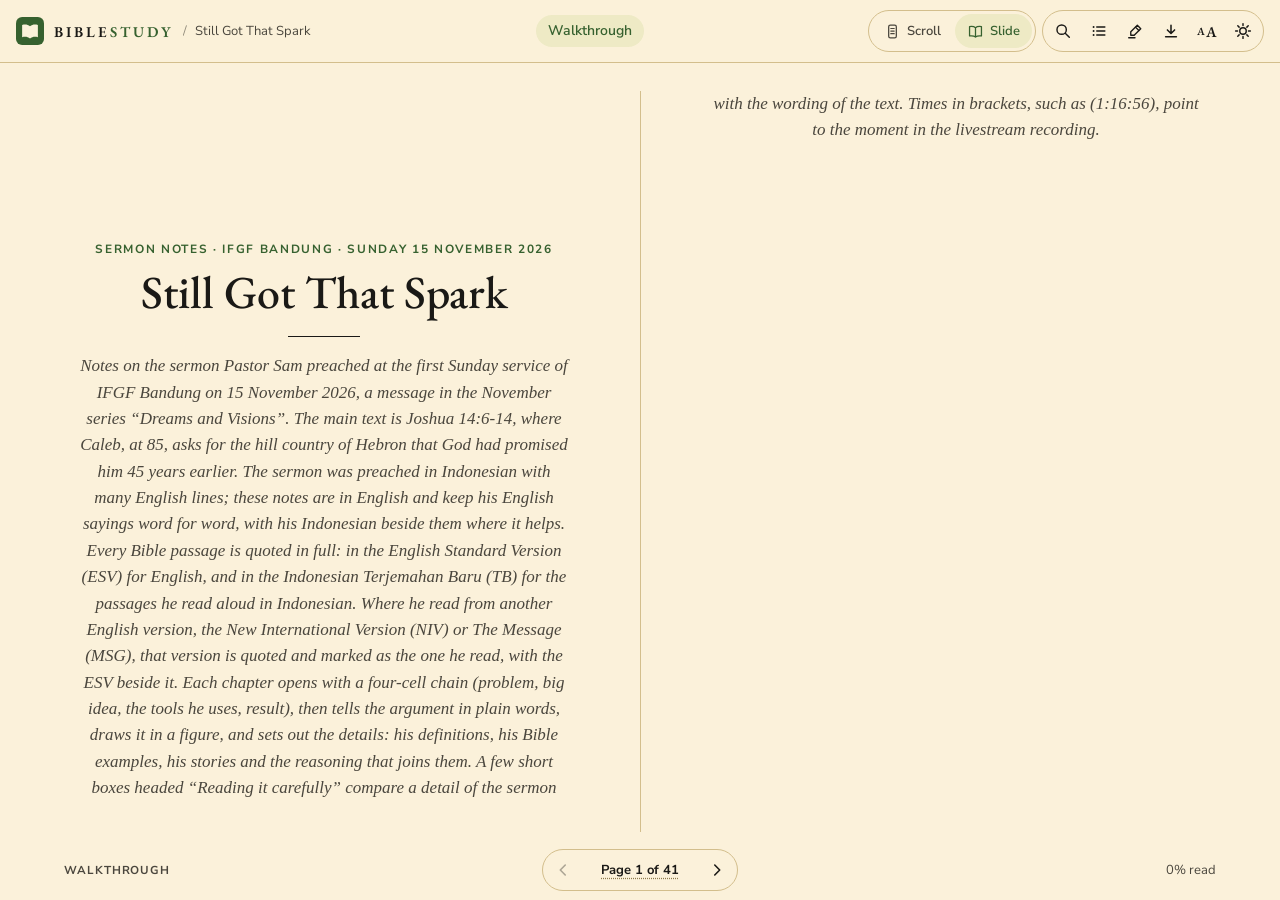
==== commit f64a7bc8: "Write the Still Got That Spark sermon notebook Eight chapters on Pastor Sam's sermon (IFGF Bandung, " ====
--- a/notes/2026-11-15-still-got-that-spark.html
+++ b/notes/2026-11-15-still-got-that-spark.html
@@ -14,6 +14,7 @@
 <link rel="stylesheet" href="../assets/secondbrain.css">
 <link rel="stylesheet" href="../assets/notebook.css">
 <link rel="stylesheet" href="../assets/book.css">
+<link rel="stylesheet" href="../assets/scripture.css">
 </head>
 <body data-book="2026-11-15-still-got-that-spark" data-progress-view="v-learn">
 
@@ -41,8 +42,765 @@
 
 <!-- ================= WALKTHROUGH (2026-11-15-still-got-that-spark/walkthrough.html) ================= -->
 <div id="v-learn" data-view data-readable>
-<p class="kicker">x</p><h1>x</h1>
-<section class="topic" id="start-here"><span class="tag">Start here</span><h2>Test</h2><p>t</p></section>
+<p class="kicker">Sermon notes · IFGF Bandung · Sunday 15 November 2026</p>
+<h1>Still Got That Spark</h1>
+<p class="lede">Notes on the sermon Pastor Sam preached at the first Sunday service of IFGF Bandung on 15 November 2026, a message in the November series “Dreams and Visions”. The main text is Joshua 14:6-14, where Caleb, at 85, asks for the hill country of Hebron that God had promised him 45 years earlier. The sermon was preached in Indonesian with many English lines; these notes are in English and keep his English sayings word for word, with his Indonesian beside them where it helps. Every Bible passage is quoted in full: in the English Standard Version (ESV) for English, and in the Indonesian Terjemahan Baru (TB) for the passages he read aloud in Indonesian. Where he read from another English version, the New International Version (NIV) or The Message (MSG), that version is quoted and marked as the one he read, with the ESV beside it. Each chapter opens with a four-cell chain (problem, big idea, the tools he uses, result), then tells the argument in plain words, draws it in a figure, and sets out the details: his definitions, his Bible examples, his stories and the reasoning that joins them. A few short boxes headed “Reading it carefully” compare a detail of the sermon with the wording of the text. Times in brackets, such as (1:16:56), point to the moment in the livestream recording.</p>
+
+<section class="topic" id="start-here">
+<span class="tag">Start here · The whole sermon on one page</span>
+<h2>The whole sermon: Caleb's spark at 85</h2>
+<div class="chain"><div><span>Problem</span>Many believers still work, still go to church and still keep busy, yet something is missing: the spark has gone out.</div><div><span>Big idea</span>A God-given vision keeps the spark alive at every age, as it did for Caleb, who at 85 still asked for the mountain God had promised.</div><div><span>How (tools)</span>Caleb's story (Numbers 13 to 14, Joshua 14:6-14) and three marks of a lasting spark: Excitement, Expectation and Experience.</div><div><span>Result</span>Passion that comes from the inside out, hope that trusts God's character, and action that takes part in God's work, passed on to the next generation.</div></div>
+<div class="explain"><span>In plain words</span>
+<p>The sermon starts from a picture everyone recognises. Some people walk into a room and the room lights up; others walk in and a cloud seems to settle over it. Both may be doing the same things, going to work, going to church, meeting people, but one of them still has a spark and the other does not. Pastor Sam's title, “Still got that spark”, which he renders in Indonesian as <i>masih nyala</i> (still alight) and <i>masih ngotot, masih mau, masih ingin</i> (still insistent, still willing, still wanting), names what he wants his hearers to keep.</p>
+<p>His model is Caleb. At 40 Caleb was one of the twelve spies Moses sent into Canaan, and one of only two who said “we can”. Because the people believed the other ten, Israel spent forty years in the wilderness. Forty-five years after the spying, when the land was being divided, Caleb came to Joshua and said that he was as strong at 85 as he had been at 40, and asked for Hebron, the hill country where the giants lived. Pastor Sam's reading is that this strength was more than muscle: it was strength of vision, memory of God's promise and determination. What set Caleb apart, he says, was not that he wanted land but that he “followed the Lord wholeheartedly” and had “a different spirit”.</p>
+<p>Because the series is about dreams and visions, he first sets a boundary. God still gives dreams and visions, but believers are called to follow God, not dreams and visions, and the complete Bible already tells them what to do. With that in place he names three marks of a spark that lasts, each with its own tagline. Excitement: “Vision awakens our passion.” Expectation: “Vision sustains our resilience.” Experience: “Vision inspires our participation.” The three are built in order. Without excitement there is no expectation, and excitement alone is not enough; without action, neither excitement nor expectation comes to anything. He closes by setting Moses, who saw the land but did not enter it, beside Caleb, who entered and received Hebron, and draws the conclusion that God's promises cross generations, so the spark is something to pass on to one's children.</p>
+</div>
+<figure><div class="figscroll"><svg class="dg" viewBox="0 0 900 320" role="img" aria-label="Caleb at 40 and at 85, with the three marks of a lasting spark: excitement awakens passion, expectation sustains resilience, experience inspires participation" style="--mw:640px;max-width:900px">
+<defs><marker id="start-here-m" viewBox="0 0 10 10" refX="9" refY="5" markerWidth="7" markerHeight="7" orient="auto-start-reverse"><path d="M0,0L10,5L0,10z" class="mk"/></marker><marker id="start-here-mc" viewBox="0 0 10 10" refX="9" refY="5" markerWidth="7" markerHeight="7" orient="auto-start-reverse"><path d="M0,0L10,5L0,10z" class="mkc"/></marker></defs>
+<rect x="20" y="20" width="250" height="64" rx="6" class="b"/>
+<text x="145" y="46" text-anchor="middle" class="tt">AGE 40 · KADESH-BARNEA</text>
+<text x="145" y="66" text-anchor="middle" class="sm">spies the land: “we can”</text>
+<line x1="272" y1="52" x2="626" y2="52" class="ln" marker-end="url(#start-here-m)"/>
+<text x="449" y="42" text-anchor="middle" class="sm">45 years: the promise kept</text>
+<text x="449" y="72" text-anchor="middle" class="mut">wilderness, then conquest</text>
+<rect x="630" y="20" width="250" height="64" rx="6" class="a"/>
+<text x="755" y="46" text-anchor="middle" class="tt ta">AGE 85 · GILGAL</text>
+<text x="755" y="66" text-anchor="middle" class="sm">“give me this hill country”</text>
+<line x1="755" y1="86" x2="755" y2="118" class="ln lc" marker-end="url(#start-here-mc)"/>
+<rect x="20" y="122" width="860" height="180" rx="8" class="zone"/>
+<text x="40" y="146" class="tt">What kept the spark alight: a vision from God</text>
+<rect x="40" y="166" width="240" height="96" rx="6" class="a"/>
+<text x="160" y="192" text-anchor="middle" class="tt ta">1 · EXCITEMENT</text>
+<text x="160" y="214" text-anchor="middle" class="sm">Vision awakens</text>
+<text x="160" y="230" text-anchor="middle" class="sm">our passion</text>
+<rect x="330" y="166" width="240" height="96" rx="6" class="a"/>
+<text x="450" y="192" text-anchor="middle" class="tt ta">2 · EXPECTATION</text>
+<text x="450" y="214" text-anchor="middle" class="sm">Vision sustains</text>
+<text x="450" y="230" text-anchor="middle" class="sm">our resilience</text>
+<rect x="620" y="166" width="240" height="96" rx="6" class="a"/>
+<text x="740" y="192" text-anchor="middle" class="tt ta">3 · EXPERIENCE</text>
+<text x="740" y="214" text-anchor="middle" class="sm">Vision inspires</text>
+<text x="740" y="230" text-anchor="middle" class="sm">our participation</text>
+<line x1="282" y1="214" x2="326" y2="214" class="ln" marker-end="url(#start-here-m)"/>
+<line x1="572" y1="214" x2="616" y2="214" class="ln" marker-end="url(#start-here-m)"/>
+<text x="450" y="288" text-anchor="middle" class="mut">each mark rests on the one before it</text>
+</svg></div><figcaption>The sermon in one picture: Caleb's request at 85 is the evidence, and the three marks are the explanation. Excitement comes first, expectation needs it, and experience is where both are acted out.</figcaption></figure>
+<h3>The central claim</h3>
+<p>Put in one sentence: a God-given vision keeps a believer's spark alive at every age by awakening real excitement, sustaining an expectation that trusts God's character, and moving the believer to act, as Caleb did when at 85 he still asked for the mountain God had promised.</p>
+<h3>The order of the sermon</h3>
+<ol class="steps">
+<li><b>The series and the back story</b>God gives dreams and visions throughout Scripture. Numbers 13 to 14: twelve spies, two reports, forty years in the wilderness (0:51:28 to 0:54:20). See <a href="#back-story">the back story</a>.</li>
+<li><b>The reading</b>Joshua 14:6-14, read from the Terjemahan Baru (TB) with comments: Caleb's strength at 85, his request, why Hebron (0:54:20 to 0:57:37). See <a href="#caleb-request">Caleb's request</a>.</li>
+<li><b>The spark</b>The title image; God still gives dreams and visions, but follow God and the Bible; what set Caleb apart (0:57:37 to 1:02:14). See <a href="#spark">the spark</a>.</li>
+<li><b>Excitement</b>“Vision awakens our passion” (1:02:26 to 1:14:38). See <a href="#excitement">Excitement</a>.</li>
+<li><b>Expectation</b>“Vision sustains our resilience” (1:14:38 to 1:26:32). See <a href="#expectation">Expectation</a>.</li>
+<li><b>Experience</b>“Vision inspires our participation” (1:26:32 to 1:31:01). See <a href="#experience">Experience</a>.</li>
+<li><b>Questions and prayer</b>Three questions to take home and a closing prayer (1:31:01 to 1:34:24). See <a href="#synthesis">how it fits together</a>.</li>
+</ol>
+<h3>The three marks and their key lines</h3>
+<div class="tbl"><table><tr><th>Mark</th><th>Tagline</th><th>Key line he adds</th><th>Main Bible support</th></tr>
+<tr><td><b>Excitement</b></td><td>“Vision awakens our passion.”</td><td>Not from outside in, but from inside out (<i>bukan dari luar ke dalam, tapi dari dalam ke luar</i>).</td><td>Psalm 122:1; Psalm 34:5; 2 Corinthians 3:16-18; Deuteronomy 34:7</td></tr>
+<tr><td><b>Expectation</b></td><td>“Vision sustains our resilience.”</td><td>“Expectation is what keeps yesterday's promise relevant to today's obedience.”</td><td>Joshua 14:10-11; Psalm 27:13-14</td></tr>
+<tr><td><b>Experience</b></td><td>“Vision inspires our participation.”</td><td>“He asked for the mountain God had promised.”</td><td>Joshua 14:11-12</td></tr>
+</table></div>
+<h3>The text in one verse</h3>
+<p>If one verse carries the sermon, it is Caleb's own summary of his life, which the book of Joshua repeats as the reason he received Hebron:</p>
+<div class="verse"><p><sup>14</sup>Therefore Hebron became the inheritance of Caleb the son of Jephunneh the Kenizzite to this day, because he wholly followed the LORD, the God of Israel.</p><cite>Joshua 14:14 · ESV</cite></div>
+<div class="verse tb"><p><sup>14</sup>Itulah sebabnya Hebron menjadi milik pusaka Kaleb bin Yefune, orang Kenas itu, sampai sekarang ini, karena ia tetap mengikuti TUHAN, Allah Israel, dengan sepenuh hati.</p><cite>Yosua 14:14 · TB (Terjemahan Baru)</cite></div>
+<p class="next"><b>Link to next topic →</b> Caleb's request at 85 only makes sense against what happened at 40, so the sermon begins with the twelve spies in Numbers 13 to 14.</p>
+</section>
+
+<div class="bk-part"><span class="bk-part-n">PART A</span><span class="bk-part-t">THE STORY BEHIND THE TEXT</span></div>
+
+<section class="topic" id="back-story">
+<span class="tag">Part A · Numbers 13 to 14</span>
+<h2>Twelve spies, two reports: the back story</h2>
+<div class="chain"><div><span>Problem</span>Israel stood at the edge of the promised land, and ten of the twelve spies said it could not be taken.</div><div><span>Big idea</span>All twelve saw the same good land and the same giants; what differed was whether they believed God was with them.</div><div><span>How (tools)</span>Numbers 13 to 14 retold: the spies, the fruit, the two reports, God's anger and the forty years; then a short sketch of the conquest in Joshua.</div><div><span>Result</span>Only Joshua and Caleb of the old generation would enter, which sets up Caleb's request in Joshua 14.</div></div>
+<div class="explain"><span>In plain words</span>
+<p>Pastor Sam tells the back story briefly, noting that long-time Christians will already know it (0:52:42). In the book of Numbers, Moses sent twelve spies (<i>pengintai</i>) into the promised land to find out what was in it. All twelve came back agreeing that the land was good: it flowed with milk and honey, it was fertile, and they even brought back a cluster of grapes so large it had to be carried between several men. But ten of them added that there were giants there and that the cities were fortified. Their conclusion was “we can't, we can't, we can't”. Joshua and Caleb said “we can, we can” (0:53:26 to 0:53:30).</p>
+<p>He is fair to the ten. These were people just out of slavery, so it is natural that they were intimidated by such large things (0:53:19). The point is not that the ten saw wrongly. They saw the same land, the same fruit and the same giants as Joshua and Caleb. The difference lay in what each group concluded, and that difference is what the sermon will later call Caleb's “different spirit”.</p>
+<p>The result was that God was angry at Israel's unbelief. The people wandered about 38 years, then spent about two years preparing to enter, so that they were 40 years in the wilderness in all. When the time came, they again sent spies, crossed the Jordan, and under Joshua attacked “from here and from there”. They took almost all of the land, but, he notes, Scripture says plainly that they did not finish the conquest. Then the land was divided as an inheritance (<i>milik pusaka</i>), and this is where Joshua 14 begins (0:53:33 to 0:54:20).</p>
+</div>
+<figure><div class="figscroll"><svg class="dg" viewBox="0 0 900 330" role="img" aria-label="Twelve spies see the same land; ten say we are not able and the people wander forty years, while Joshua and Caleb say we are well able and are promised entry" style="--mw:640px;max-width:900px">
+<defs><marker id="back-story-m" viewBox="0 0 10 10" refX="9" refY="5" markerWidth="7" markerHeight="7" orient="auto-start-reverse"><path d="M0,0L10,5L0,10z" class="mk"/></marker></defs>
+<rect x="290" y="16" width="320" height="64" rx="6" class="b"/>
+<text x="450" y="42" text-anchor="middle" class="tt">SAME LAND, SAME FACTS</text>
+<text x="450" y="62" text-anchor="middle" class="sm">milk and honey, grapes, giants, walls</text>
+<line x1="380" y1="82" x2="220" y2="118" class="ln" marker-end="url(#back-story-m)"/>
+<line x1="520" y1="82" x2="680" y2="118" class="ln" marker-end="url(#back-story-m)"/>
+<rect x="40" y="122" width="340" height="96" rx="6" class="f"/>
+<text x="210" y="148" text-anchor="middle" class="tt tf">TEN SPIES</text>
+<text x="210" y="170" text-anchor="middle" class="sm">“stronger than we are”</text>
+<text x="210" y="188" text-anchor="middle" class="sm">“we seemed like grasshoppers”</text>
+<text x="210" y="206" text-anchor="middle" class="sm">“we can't, we can't”</text>
+<rect x="520" y="122" width="340" height="96" rx="6" class="a"/>
+<text x="690" y="148" text-anchor="middle" class="tt ta">JOSHUA AND CALEB</text>
+<text x="690" y="170" text-anchor="middle" class="sm">“an exceedingly good land”</text>
+<text x="690" y="188" text-anchor="middle" class="sm">“the LORD is with us”</text>
+<text x="690" y="206" text-anchor="middle" class="sm">“we can, we can”</text>
+<line x1="210" y1="220" x2="210" y2="252" class="ln" marker-end="url(#back-story-m)"/>
+<line x1="690" y1="220" x2="690" y2="252" class="ln" marker-end="url(#back-story-m)"/>
+<rect x="40" y="256" width="340" height="60" rx="6" class="b"/>
+<text x="210" y="280" text-anchor="middle" class="tt">40 YEARS IN THE WILDERNESS</text>
+<text x="210" y="300" text-anchor="middle" class="sm">that generation does not enter</text>
+<rect x="520" y="256" width="340" height="60" rx="6" class="b"/>
+<text x="690" y="280" text-anchor="middle" class="tt">PROMISED ENTRY</text>
+<text x="690" y="300" text-anchor="middle" class="sm">the only two of the old generation</text>
+</svg></div><figcaption>The two reports start from the same facts and end in two different futures. The deciding factor is not what the spies saw but whether they trusted that the LORD was with them.</figcaption></figure>
+<h3>What Numbers says about the two reports</h3>
+<p>The passages below are quoted in the English Standard Version (ESV). The ten spies did not deny that the land was good; they set the danger beside it, and Caleb answered them directly:</p>
+<div class="verse"><p><sup>27</sup>And they told him, “We came to the land to which you sent us. It flows with milk and honey, and this is its fruit. <sup>28</sup>However, the people who dwell in the land are strong, and the cities are fortified and very large. And besides, we saw the descendants of Anak there. <sup>29</sup>The Amalekites dwell in the land of the Negeb. The Hittites, the Jebusites, and the Amorites dwell in the hill country. And the Canaanites dwell by the sea, and along the Jordan.” <sup>30</sup>But Caleb quieted the people before Moses and said, “Let us go up at once and occupy it, for we are well able to overcome it.” <sup>31</sup>Then the men who had gone up with him said, “We are not able to go up against the people, for they are stronger than we are.” <sup>32</sup>So they brought to the people of Israel a bad report of the land that they had spied out, saying, “The land, through which we have gone to spy it out, is a land that devours its inhabitants, and all the people that we saw in it are of great height. <sup>33</sup>And there we saw the Nephilim (the sons of Anak, who come from the Nephilim), and we seemed to ourselves like grasshoppers, and so we seemed to them.”</p><cite>Numbers 13:27-33 · ESV</cite></div>
+<p>Joshua and Caleb then spoke together to the whole congregation. Their report rests on one condition, God's favour, and one reason, that the LORD is with them:</p>
+<div class="verse"><p><sup>6</sup>And Joshua the son of Nun and Caleb the son of Jephunneh, who were among those who had spied out the land, tore their clothes <sup>7</sup>and said to all the congregation of the people of Israel, “The land, which we passed through to spy it out, is an exceedingly good land. <sup>8</sup>If the LORD delights in us, he will bring us into this land and give it to us, a land that flows with milk and honey. <sup>9</sup>Only do not rebel against the LORD. And do not fear the people of the land, for they are bread for us. Their protection is removed from them, and the LORD is with us; do not fear them.”</p><cite>Numbers 14:6-9 · ESV</cite></div>
+<div class="tip"><b>Reading it carefully:</b> He says the grape cluster took “several people” to carry (0:53:08). The text says “they carried it on a pole between two of them” (Numbers 13:23, ESV). The point, that the land's fruit was unmistakably rich, is unchanged.</div>
+<h3>Forty years, about 38 of them after Kadesh</h3>
+<p>His count, “about 38 years” of wandering and “two years” of preparation, 40 years in all (0:53:36 to 0:53:41), matches the two texts that give the numbers. God set the total at forty years, a year for each day of spying:</p>
+<div class="verse"><p><sup>33</sup>And your children shall be shepherds in the wilderness forty years and shall suffer for your faithlessness, until the last of your dead bodies lies in the wilderness. <sup>34</sup>According to the number of the days in which you spied out the land, forty days, a year for each day, you shall bear your iniquity forty years, and you shall know my displeasure.'</p><cite>Numbers 14:33-34 · ESV</cite></div>
+<div class="verse"><p><sup>14</sup>And the time from our leaving Kadesh-barnea until we crossed the brook Zered was thirty-eight years, until the entire generation, that is, the men of war, had perished from the camp, as the LORD had sworn to them.</p><cite>Deuteronomy 2:14 · ESV</cite></div>
+<h3>Only two of the old generation</h3>
+<p>He stresses that out of the millions who could have entered, only two of the old generation did: Joshua and Caleb (0:55:26). God's sentence in Numbers names them as the exceptions:</p>
+<div class="verse"><p><sup>30</sup>not one shall come into the land where I swore that I would make you dwell, except Caleb the son of Jephunneh and Joshua the son of Nun.</p><cite>Numbers 14:30 · ESV</cite></div>
+<h3>From the wilderness to the division of the land</h3>
+<p>He passes quickly over the book of Joshua: spies are sent again, the people cross the Jordan, and the land is largely taken but not completely. Both points are in the text. Joshua sent two spies to Jericho, and late in Joshua's life God tells him that much land remains:</p>
+<div class="verse"><p><sup>1</sup>And Joshua the son of Nun sent two men secretly from Shittim as spies, saying, “Go, view the land, especially Jericho.” And they went and came into the house of a prostitute whose name was Rahab and lodged there.</p><cite>Joshua 2:1 · ESV</cite></div>
+<div class="verse"><p><sup>1</sup>Now Joshua was old and advanced in years, and the LORD said to him, “You are old and advanced in years, and there remains yet very much land to possess.</p><cite>Joshua 13:1 · ESV</cite></div>
+<div class="tip"><b>Reading it carefully:</b> At the start he says “wherever you set your foot, it becomes an inheritance” (0:52:34), inside the Numbers retelling. That wording is not in Numbers 13 to 14. The general promise to Israel is “Every place on which the sole of your foot treads shall be yours” (Deuteronomy 11:24, ESV; also Joshua 1:3), and the specific promise to Caleb is “the land on which your foot has trodden” (Joshua 14:9, ESV), meaning the Hebron area he walked as a spy. The texts say the land becomes Israel's or Caleb's possession. His point, that the spies walked land God was giving, still stands.</div>
+<h3>The reasoning, step by step</h3>
+<ol class="steps">
+<li><b>Same facts</b>All twelve spies agreed the land was good and that giants and walled cities were there.</li>
+<li><b>Different conclusions</b>Ten said “we are not able”; Joshua and Caleb said “we are well able”, because “the LORD is with us”.</li>
+<li><b>Consequences</b>The people sided with the ten, God was angry at their unbelief, and the generation died in the wilderness over 40 years.</li>
+<li><b>The exception</b>Only Joshua and Caleb of that generation would enter, so Caleb carries a promise across those years.</li>
+</ol>
+<p class="next"><b>Link to next topic →</b> Forty-five years after the spying, Caleb stands before Joshua at Gilgal and claims that promise. The next chapter reads Joshua 14:6-14 verse by verse.</p>
+</section>
+
+<section class="topic" id="caleb-request">
+<span class="tag">Part A · Joshua 14:6-14</span>
+<h2>“Give me this hill country”: Caleb's request at 85</h2>
+<div class="chain"><div><span>Problem</span>At 85, after 45 years of waiting, Caleb could have asked for an easy portion or for nothing at all.</div><div><span>Big idea</span>He asked for the hardest place, the giants' hill country, because he remembered God's promise and still had the strength of a man who followed God wholeheartedly.</div><div><span>How (tools)</span>Joshua 14:6-14 read in the Indonesian Terjemahan Baru (TB) with Pastor Sam's comments, set beside the English Standard Version (ESV).</div><div><span>Result</span>Caleb's “strength” means vision, memory of the promise and determination, and he received Hebron because he wholly followed the LORD.</div></div>
+<div class="explain"><span>In plain words</span>
+<p>Pastor Sam reads the main text from the Terjemahan Baru (TB), almost word for word, stopping three times to comment. The scene is the division of the land. The people of Judah come to Joshua at Gilgal, and Caleb reminds Joshua of what the LORD said to Moses about the two of them at Kadesh-barnea. He tells his story: he was 40 when he was sent, he brought back an honest report, the others made the people's hearts melt, but he followed the LORD wholeheartedly. Moses swore that the land his foot had walked on would be his and his children's for ever.</p>
+<p>Then comes the line the sermon is built on. God has kept Caleb alive 45 years; he is 85; and he is as strong now as when Moses sent him. Pastor Sam's first comment is that this strength is “not physical only” (<i>bukannya secara fisikal saja</i>): Caleb is as strong in his vision, in his memory of God's promise, and in his determination to fulfil God's call. He sums it up in English: “It's not talking about physical” (0:56:06 to 0:56:27).</p>
+<p>Caleb then asks for the hill country where the Anakim live, with their great fortified cities: “It may be that the LORD will be with me, and I shall drive them out just as the LORD said.” Pastor Sam's second comment is that this may not be written down anywhere, but God had evidently told Caleb he would defeat the giants of Hebron, so Caleb says, in effect, “I want to see that happen; even at 85 I still want to defeat giants” (0:56:45 to 0:56:57). Joshua blesses him and gives him Hebron. The third comment asks why Caleb insisted on Hebron. He admits he does not know, but notes that Hebron is still a very special place for Jews, because Abraham, Sarah, Isaac and Jacob are buried there in the cave of Machpelah. Caleb's attitude is: “I want Hebron, I remember God's promise, I will defeat those giants” (0:57:18 to 0:57:35).</p>
+</div>
+<figure><div class="figscroll"><svg class="dg" viewBox="0 0 900 290" role="img" aria-label="Caleb's 45 years from age 40 at Kadesh-barnea to age 85 at Gilgal, and the three kinds of strength the preacher reads in his words" style="--mw:640px;max-width:900px">
+<defs><marker id="caleb-request-m" viewBox="0 0 10 10" refX="9" refY="5" markerWidth="7" markerHeight="7" orient="auto-start-reverse"><path d="M0,0L10,5L0,10z" class="mk"/></marker></defs>
+<line x1="60" y1="70" x2="840" y2="70" class="ax"/>
+<rect x="60" y="56" width="590" height="28" class="band"/>
+<circle cx="60" cy="70" r="7" class="dot"/>
+<circle cx="650" cy="70" r="5" class="dot"/>
+<circle cx="760" cy="70" r="7" class="dotf"/>
+<text x="60" y="40" text-anchor="start" class="tt">Age 40</text>
+<text x="60" y="108" text-anchor="start" class="sm">Kadesh-barnea: spies, promise</text>
+<text x="355" y="40" text-anchor="middle" class="sm">about 38 years in the wilderness</text>
+<text x="705" y="40" text-anchor="middle" class="sm">conquest</text>
+<text x="760" y="108" text-anchor="middle" class="tt">Age 85</text>
+<text x="760" y="124" text-anchor="middle" class="sm">Gilgal: the request</text>
+<text x="450" y="142" text-anchor="middle" class="mut">“these forty-five years ... while Israel walked in the wilderness” (Joshua 14:10)</text>
+<rect x="20" y="164" width="860" height="112" rx="8" class="zone"/>
+<text x="40" y="186" class="tt">“As strong today as I was”: what the strength means in the sermon</text>
+<rect x="40" y="200" width="260" height="60" rx="6" class="a"/>
+<text x="170" y="226" text-anchor="middle" class="tt ta">VISION</text>
+<text x="170" y="246" text-anchor="middle" class="sm">still sees what God showed him</text>
+<rect x="320" y="200" width="260" height="60" rx="6" class="a"/>
+<text x="450" y="226" text-anchor="middle" class="tt ta">MEMORY OF THE PROMISE</text>
+<text x="450" y="246" text-anchor="middle" class="sm">“just as the LORD said”</text>
+<rect x="600" y="200" width="260" height="60" rx="6" class="a"/>
+<text x="730" y="226" text-anchor="middle" class="tt ta">DETERMINATION</text>
+<text x="730" y="246" text-anchor="middle" class="sm">to fulfil God's call</text>
+</svg></div><figcaption>The timeline shows the 45 years Joshua 14:10 counts, most of them in the wilderness. The three boxes are Pastor Sam's reading of Caleb's “strength”: not physical only, but vision, memory of God's promise and determination. The split of the years follows Deuteronomy 2:14.</figcaption></figure>
+<h3>The text, verse by verse</h3>
+<p>Each section below gives the English Standard Version (ESV), then the Terjemahan Baru (TB) that Pastor Sam read aloud.</p>
+<h4>Verses 6 to 9: Caleb recalls the promise</h4>
+<div class="verse"><p><sup>6</sup>Then the people of Judah came to Joshua at Gilgal. And Caleb the son of Jephunneh the Kenizzite said to him, “You know what the LORD said to Moses the man of God in Kadesh-barnea concerning you and me. <sup>7</sup>I was forty years old when Moses the servant of the LORD sent me from Kadesh-barnea to spy out the land, and I brought him word again as it was in my heart. <sup>8</sup>But my brothers who went up with me made the heart of the people melt; yet I wholly followed the LORD my God. <sup>9</sup>And Moses swore on that day, saying, ‘Surely the land on which your foot has trodden shall be an inheritance for you and your children forever, because you have wholly followed the LORD my God.’</p><cite>Joshua 14:6-9 · ESV</cite></div>
+<div class="verse tb"><p><sup>6</sup>Bani Yehuda datang menghadap Yosua di Gilgal. Pada waktu itu berkatalah Kaleb bin Yefune, orang Kenas itu, kepadanya: “Engkau tahu firman yang diucapkan TUHAN kepada Musa, abdi Allah itu, tentang aku dan tentang engkau di Kadesh-Barnea. <sup>7</sup>Aku berumur empat puluh tahun, ketika aku disuruh Musa, hamba TUHAN itu, dari Kadesh-Barnea untuk mengintai negeri ini; dan aku pulang membawa kabar kepadanya yang sejujur-jujurnya. <sup>8</sup>Sedang saudara-saudaraku, yang bersama-sama pergi ke sana dengan aku, membuat tawar hati bangsa itu, aku tetap mengikuti TUHAN, Allahku, dengan sepenuh hati. <sup>9</sup>Pada waktu itu Musa bersumpah, katanya: Sesungguhnya tanah yang diinjak oleh kakimu itu akan menjadi milik pusakamu dan anak-anakmu sampai selama-lamanya, sebab engkau tetap mengikuti TUHAN, Allahku, dengan sepenuh hati.</p><cite>Yosua 14:6-9 · TB (Terjemahan Baru)</cite></div>
+<p>Reading verse 9, Pastor Sam paraphrases Moses' oath as “Caleb, because you brought good news, you will be given a reward” (0:55:09 to 0:55:14). He then adds that of the millions who could enter the land, only two of the old generation did (0:55:26).</p>
+<div class="tip"><b>Reading it carefully:</b> The verse gives the reason for the oath as “because you have wholly followed the LORD my God” (Joshua 14:9, ESV). Caleb's honest report, “as it was in my heart” (14:7), was the evidence of that wholehearted following rather than the reason itself. Pastor Sam lands in the same place later, when he says that what set Caleb apart was that he followed the Lord wholeheartedly (see <a href="#spark">the spark</a>).</div>
+<h4>Verses 10 to 12: strong at 85, asking for the hill country</h4>
+<div class="verse"><p><sup>10</sup>And now, behold, the LORD has kept me alive, just as he said, these forty-five years since the time that the LORD spoke this word to Moses, while Israel walked in the wilderness. And now, behold, I am this day eighty-five years old. <sup>11</sup>I am still as strong today as I was in the day that Moses sent me; my strength now is as my strength was then, for war and for going and coming. <sup>12</sup>So now give me this hill country of which the LORD spoke on that day, for you heard on that day how the Anakim were there, with great fortified cities. It may be that the LORD will be with me, and I shall drive them out just as the LORD said.”</p><cite>Joshua 14:10-12 · ESV</cite></div>
+<div class="verse tb"><p><sup>10</sup>Jadi sekarang, sesungguhnya TUHAN telah memelihara hidupku, seperti yang dijanjikan-Nya. Kini sudah empat puluh lima tahun lamanya, sejak diucapkan TUHAN firman itu kepada Musa, dan selama itu orang Israel mengembara di padang gurun. Jadi sekarang, telah berumur delapan puluh lima tahun aku hari ini; <sup>11</sup>pada waktu ini aku masih sama kuat seperti pada waktu aku disuruh Musa; seperti kekuatanku pada waktu itu demikianlah kekuatanku sekarang untuk berperang dan untuk keluar masuk. <sup>12</sup>Oleh sebab itu, berikanlah kepadaku pegunungan, yang dijanjikan TUHAN pada waktu itu, sebab engkau sendiri mendengar pada waktu itu, bahwa di sana ada orang Enak dengan kota-kota yang besar dan berkubu. Mungkin TUHAN menyertai aku, sehingga aku menghalau mereka, seperti yang difirmankan TUHAN.”</p><cite>Yosua 14:10-12 · TB (Terjemahan Baru)</cite></div>
+<div class="tip"><b>Reading it carefully:</b> He says “It's not talking about physical” (0:56:27), but just before that he put it as “not physical only” (<i>bukannya secara fisikal saja</i>, 0:56:11). Verse 11 does measure Caleb's strength physically, “for war and for going and coming”. The inner strength he draws out is well grounded in the same passage, which repeats three times that Caleb “wholly followed” the LORD (14:8, 9, 14) and has him rest his request on “just as the LORD said” (14:12). Read as “not only physical”, his point stands with the text.</div>
+<div class="tip"><b>Reading it carefully:</b> On the giants he hedges: “maybe it is not written” (<i>mungkin gak tertulis</i>, 0:56:45). The recorded promises to Caleb are about the land for him and his descendants: “I will bring into the land into which he went, and his descendants shall possess it” (Numbers 14:24, ESV). Verse 12 ends “just as the LORD said”, and Joshua 15:14 records the outcome: “And Caleb drove out from there the three sons of Anak, Sheshai and Ahiman and Talmai, the descendants of Anak” (ESV). His caution is accurate, and the outcome he points to did happen.</div>
+<h4>Verses 13 and 14: Hebron given</h4>
+<div class="verse"><p><sup>13</sup>Then Joshua blessed him, and he gave Hebron to Caleb the son of Jephunneh for an inheritance. <sup>14</sup>Therefore Hebron became the inheritance of Caleb the son of Jephunneh the Kenizzite to this day, because he wholly followed the LORD, the God of Israel.</p><cite>Joshua 14:13-14 · ESV</cite></div>
+<div class="verse tb"><p><sup>13</sup>Lalu Yosua memberkati Kaleb bin Yefune, dan diberikannyalah Hebron kepadanya menjadi milik pusakanya. <sup>14</sup>Itulah sebabnya Hebron menjadi milik pusaka Kaleb bin Yefune, orang Kenas itu, sampai sekarang ini, karena ia tetap mengikuti TUHAN, Allah Israel, dengan sepenuh hati.</p><cite>Yosua 14:13-14 · TB (Terjemahan Baru)</cite></div>
+<h3>Gilgal, the camp</h3>
+<p>Introducing verse 6, he explains that Gilgal was the centre of Israel's encampment, the place where they gathered, near Jericho (0:54:22 to 0:54:33).</p>
+<div class="tip"><b>Reading it carefully:</b> He places Gilgal “near Jericho, on the mountains of Jericho” (<i>di atas pegunungan Jericho</i>, 0:54:33). The text puts it in the low Jordan valley: “they encamped at Gilgal on the east border of Jericho” (Joshua 4:19, ESV). “Near Jericho” is right; “on the mountains” is not. Nothing in the sermon depends on it.</div>
+<h3>Why Hebron</h3>
+<p>Pastor Sam says honestly that he does not know why Caleb insisted on Hebron (<i>saya gak tau kenapa dia ngotot minta Hebron</i>, 0:57:18). The reason he offers is its history: it is the burial place of the patriarchs, and it is still special to Jews today. Genesis records the first burial there and the last of the patriarchs:</p>
+<div class="verse"><p><sup>19</sup>After this, Abraham buried Sarah his wife in the cave of the field of Machpelah east of Mamre (that is, Hebron) in the land of Canaan.</p><cite>Genesis 23:19 · ESV</cite></div>
+<div class="verse"><p><sup>13</sup>for his sons carried him to the land of Canaan and buried him in the cave of the field at Machpelah, to the east of Mamre, which Abraham bought with the field from Ephron the Hittite to possess as a burying place.</p><cite>Genesis 50:13 · ESV (the burial of Jacob)</cite></div>
+<p>Abraham and Isaac were buried in the same cave (Genesis 25:9; 49:31), so his list of Abraham, Sarah, Isaac and Jacob is accurate; Genesis 49:31 adds that Rebekah and Leah were buried there too. Numbers also shows that Hebron was the very place Caleb had walked through as a spy, where the sons of Anak lived, which fits the promise of “the land on which your foot has trodden” (Numbers 13:22, ESV: “They went up into the Negeb and came to Hebron. Ahiman, Sheshai, and Talmai, the descendants of Anak, were there.”).</p>
+<h3>The reasoning, step by step</h3>
+<ol class="steps">
+<li><b>The promise</b>At 40 Caleb followed the LORD wholeheartedly, and Moses swore that the land he walked would be his and his children's.</li>
+<li><b>The wait</b>God kept him alive 45 years, through the wilderness and the conquest, just as He said.</li>
+<li><b>The strength</b>At 85 he is as strong as at 40. Because the passage keeps tying him to God's word and his wholehearted following, Pastor Sam reads this as strength of vision, memory and determination, not only of body.</li>
+<li><b>The request</b>Because he remembers the promise, he asks for the very hill country God spoke of, giants and all, trusting that the LORD will be with him.</li>
+<li><b>The outcome</b>Joshua blesses him and gives him Hebron, and the text gives the reason a third time: he wholly followed the LORD.</li>
+</ol>
+<p class="next"><b>Link to next topic →</b> Having read the text, Pastor Sam gives the sermon its title, “Still got that spark”, and asks what that spark is and where it comes from.</p>
+</section>
+
+<div class="bk-part"><span class="bk-part-n">PART B</span><span class="bk-part-t">THE SPARK</span></div>
+
+<section class="topic" id="spark">
+<span class="tag">Part B · The title and its boundary</span>
+<h2>Still got that spark: what it is and where it comes from</h2>
+<div class="chain"><div><span>Problem</span>People keep up the same activities, yet some bring life into a room and others bring a cloud; something can be missing even in a busy, churchgoing life.</div><div><span>Big idea</span>The spark comes from following God, not from chasing dreams, prophecies or signs; Caleb's spark came from his wholehearted following and his “different spirit”.</div><div><span>How (tools)</span>The image of eyes and rooms; Joel 2:28 and Acts 2:17 on dreams and visions; the Bible as complete; Numbers 14:24 on what set Caleb apart.</div><div><span>Result</span>A clear starting point for the three marks: vision is tied to God and His word, and it shows itself in those who obey what they already know.</div></div>
+<div class="explain"><span>In plain words</span>
+<p>Having read Joshua 14, Pastor Sam gives the title: “Still got that spark”. In Indonesian he renders it <i>masih nyala</i>, still alight, and then piles up near-synonyms: <i>masih ngotot, masih mau, masih ingin, masih nyala</i>, still insistent, still willing, still wanting, still burning (0:57:37 to 0:57:49). The easiest place to see a spark, he says, is in the eyes. Some eyes blaze; some look happy and excited. It is often said that the eyes are the window of the heart, and from someone's eyes we can tell whether they are enthusiastic, passionate, full of aspirations they want to bring out (0:57:55 to 0:58:22).</p>
+<p>He widens the picture from eyes to rooms. People often do the same activities, but you can tell from their body language, their eyes and the way they speak whether they have a spark, and whether they bring a positive atmosphere into a room. Some walk into a room and it becomes charged up, alight; others walk in and the room turns gloomy, as if a black cloud hung in the middle of it. Many people are still working, still going to church, still active from Monday to Saturday, still leaving the house and meeting people. The question is whether something is missing: is there still a spark, a flame, a fire? (0:58:24 to 0:59:19)</p>
+<p>Because the series is called “Dreams and Visions”, the obvious answer would be: wait for God to give you a dream. He closes that door before going further. God does give direction through dreams and visions throughout Scripture, and He still can; that is His promise in Joel and Acts. But believers do not have to wait for a dream, a prophecy or sign after sign before doing anything. They have the Bible, which is complete, and in it they can read God's visions and dreams every day. “We are called to follow God, and not dreams and visions” (<i>kita dipanggil untuk mengikuti Tuhan dan bukan mimpi dan penglihatan</i>, 1:00:49). Then he turns back to Caleb. What set Caleb apart from millions of others, and from the ten spies, was not his desire for land but that he followed the Lord wholeheartedly and had a different spirit.</p>
+</div>
+<figure><div class="figscroll"><svg class="dg" viewBox="0 0 900 230" role="img" aria-label="The same activities, two results: one person brings a spark that charges the room, another brings a cloud and something is missing" style="--mw:640px;max-width:900px">
+<defs><marker id="spark-m" viewBox="0 0 10 10" refX="9" refY="5" markerWidth="7" markerHeight="7" orient="auto-start-reverse"><path d="M0,0L10,5L0,10z" class="mk"/></marker></defs>
+<rect x="20" y="70" width="250" height="90" rx="6" class="b"/>
+<text x="145" y="98" text-anchor="middle" class="tt">THE SAME ACTIVITIES</text>
+<text x="145" y="120" text-anchor="middle" class="sm">work, church, Monday to Saturday,</text>
+<text x="145" y="136" text-anchor="middle" class="sm">leaving home, meeting people</text>
+<line x1="272" y1="100" x2="356" y2="60" class="ln" marker-end="url(#spark-m)"/>
+<line x1="272" y1="130" x2="356" y2="170" class="ln" marker-end="url(#spark-m)"/>
+<rect x="360" y="16" width="520" height="86" rx="6" class="a"/>
+<text x="620" y="42" text-anchor="middle" class="tt ta">STILL GOT THAT SPARK · MASIH NYALA</text>
+<text x="620" y="64" text-anchor="middle" class="sm">eyes alight, enthusiastic, full of aspirations</text>
+<text x="620" y="82" text-anchor="middle" class="sm">walks in and the room is charged up</text>
+<rect x="360" y="128" width="520" height="86" rx="6" class="f"/>
+<text x="620" y="154" text-anchor="middle" class="tt tf">SOMETHING IS MISSING</text>
+<text x="620" y="176" text-anchor="middle" class="sm">still busy, but no flame, no fire</text>
+<text x="620" y="194" text-anchor="middle" class="sm">walks in and a black cloud hangs over the room</text>
+</svg></div><figcaption>The title image. The activities are identical; the difference is whether a spark shows in the eyes, the body language and the way a person speaks.</figcaption></figure>
+<h3>God still gives dreams and visions</h3>
+<p>He opens the series by noting that God speaks of dreams and visions throughout Scripture, and gives them not only to people who are senior in the faith. He gave them to Joseph, whom he calls “a small child”, and to Daniel, a very wise man; the New Testament even has a whole book of “visions from God, revelations from God”, Revelation (<i>Wahyu</i>) (0:51:47 to 0:52:06). Later he gives a roll call: God gave direction by dreams and visions to Jacob, to Joseph, even to Paul; He gave Jonah a command (<i>perintah</i>); He gave visions to Ezekiel, Isaiah and Jeremiah (0:59:24 to 0:59:44). Two of these, in the English Standard Version (ESV):</p>
+<div class="verse"><p><sup>17</sup>As for these four youths, God gave them learning and skill in all literature and wisdom, and Daniel had understanding in all visions and dreams.</p><cite>Daniel 1:17 · ESV</cite></div>
+<div class="verse"><p><sup>9</sup>And a vision appeared to Paul in the night: a man of Macedonia was standing there, urging him and saying, “Come over to Macedonia and help us.”</p><cite>Acts 16:9 · ESV</cite></div>
+<p>Joseph was a young man rather than a small child when he dreamed: “Joseph, being seventeen years old, was pasturing the flock with his brothers” (Genesis 37:2, ESV). The point, that God gives dreams to the young as well as the old, is the same.</p>
+<p>Is there still prophecy today? Yes, he answers. Can God still give dreams and visions? “That is His promise”, in Joel and in Acts: the old generation and the young generation will receive visions and dreams (0:59:47 to 1:00:03).</p>
+<div class="verse"><p><sup>28</sup>“And it shall come to pass afterward, that I will pour out my Spirit on all flesh; your sons and your daughters shall prophesy, your old men shall dream dreams, and your young men shall see visions.</p><cite>Joel 2:28 · ESV</cite></div>
+<div class="verse"><p><sup>17</sup>“'And in the last days it shall be, God declares, that I will pour out my Spirit on all flesh, and your sons and your daughters shall prophesy, and your young men shall see visions, and your old men shall dream dreams;</p><cite>Acts 2:17 · ESV</cite></div>
+<h3>But do not be hyper-spiritual</h3>
+<p>The qualification follows straight away, and the rest of the sermon depends on it. Believers do not always have to wait for a dream, or wait for a prophet to prophesy over them, before they do something. They do not need sign after sign after sign, as in “if the sky is pink tomorrow, then it is from God” (1:00:03 to 1:00:21). God still gives visions and dreams, but now there is the Bible, God's word, in which visions and dreams from God can be read every day, “because the Bible is actually complete” (<i>karena Alkitab sebenarnya sudah komplit</i>, 1:00:36).</p>
+<p>So he does not want his hearers to be “too hyper-spiritual”, needing at every turn to hear an audible voice before they move. “In my opinion God doesn't work like that” (1:00:38 to 1:00:47). The positive rule is short:</p>
+<div class="cols"><div><h4>What he says to do</h4><ul><li><b>Follow God</b>: “We are called to follow God, and not dreams and visions” (1:00:49).</li><li><b>Read the Bible</b>: “If there are no dreams and visions yet, there is the Bible” (1:01:01).</li><li><b>Obey it simply</b>: “What the Bible says you may do, do. What the Bible says you may not do, do not do. Very simple” (<i>Apa yang Alkitab bilang boleh, lakukan. Apa yang Alkitab bilang tidak boleh, jangan lakukan. Simple sekali</i>, 1:01:05).</li></ul></div><div><h4>What he warns against</h4><ul><li><b>Waiting for a dream</b> before doing anything.</li><li><b>Waiting for a prophecy</b>: “a prophet is here, we wait to be prophesied over”.</li><li><b>Sign after sign</b>: “if the sky is pink tomorrow, it is from God”.</li><li><b>Needing an audible voice</b> before moving.</li></ul></div></div>
+<p>The promise attached is that as believers walk in this obedience, “dreams and visions will realize themselves”, as they do what they already know of God (1:01:12 to 1:01:18). This is why, in the chapters that follow, vision is never a private feeling: it is always tied to God's purpose and God's word.</p>
+<figure><div class="figscroll"><svg class="dg" viewBox="0 0 900 200" role="img" aria-label="Following God and obeying the complete Bible leads to dreams and visions realizing themselves; waiting for dreams, prophecies and signs is the hyper-spiritual path he rejects" style="--mw:640px;max-width:900px">
+<defs><marker id="spark-m2" viewBox="0 0 10 10" refX="9" refY="5" markerWidth="7" markerHeight="7" orient="auto-start-reverse"><path d="M0,0L10,5L0,10z" class="mkc"/></marker></defs>
+<rect x="20" y="20" width="250" height="70" rx="6" class="a"/>
+<text x="145" y="48" text-anchor="middle" class="tt ta">FOLLOW GOD</text>
+<text x="145" y="68" text-anchor="middle" class="sm">the Bible is complete</text>
+<line x1="272" y1="55" x2="322" y2="55" class="ln lc" marker-end="url(#spark-m2)"/>
+<rect x="326" y="20" width="250" height="70" rx="6" class="a"/>
+<text x="451" y="48" text-anchor="middle" class="tt ta">DO WHAT IT SAYS</text>
+<text x="451" y="68" text-anchor="middle" class="sm">avoid what it forbids</text>
+<line x1="578" y1="55" x2="628" y2="55" class="ln lc" marker-end="url(#spark-m2)"/>
+<rect x="632" y="20" width="250" height="70" rx="6" class="a"/>
+<text x="757" y="48" text-anchor="middle" class="tt ta">VISIONS REALIZE</text>
+<text x="757" y="68" text-anchor="middle" class="sm">as we walk in what we know</text>
+<rect x="20" y="116" width="862" height="66" rx="6" class="f"/>
+<text x="451" y="142" text-anchor="middle" class="tt tf">NOT THIS: “TOO HYPER-SPIRITUAL”</text>
+<text x="451" y="164" text-anchor="middle" class="sm">waiting for a dream, a prophecy, sign after sign, an audible voice, before doing anything</text>
+</svg></div><figcaption>The boundary he sets for the whole series. The top row is the order he gives: follow God, obey the Bible, and dreams and visions follow. The bottom box is what he calls being too hyper-spiritual.</figcaption></figure>
+<h3>What set Caleb apart</h3>
+<p>He then returns to the text and asks his hearers to read Numbers at home. Caleb's focus was not the land. Yes, he clearly insisted on Hebron; “that may have been his dream, that may have been his aspiration, there is nothing wrong with that” (1:01:32 to 1:01:36). But Numbers says plainly what distinguished Caleb from millions of other people and from the ten spies: “he followed the Lord wholeheartedly” (<i>dia mengikuti Tuhan dengan sepenuh hatinya</i>); he had a “different spirit” (<i>roh yang berbeda</i>), a different heart (<i>hati yang berbeda</i>) (1:01:38 to 1:01:59). This is the verse he means, quoted here in the ESV and in the Indonesian Terjemahan Baru (TB):</p>
+<div class="verse"><p><sup>24</sup>But my servant Caleb, because he has a different spirit and has followed me fully, I will bring into the land into which he went, and his descendants shall possess it.</p><cite>Numbers 14:24 · ESV</cite></div>
+<div class="verse tb"><p><sup>24</sup>Tetapi hamba-Ku Kaleb, karena lain jiwa yang ada padanya dan ia mengikut Aku dengan sepenuhnya, akan Kubawa masuk ke negeri yang telah dimasukinya itu, dan keturunannya akan memilikinya.</p><cite>Bilangan 14:24 · TB (Terjemahan Baru)</cite></div>
+<p>Numbers repeats the point when it names the only two men of the Exodus generation who would see the land:</p>
+<div class="verse"><p><sup>11</sup>'Surely none of the men who came up out of Egypt, from twenty years old and upward, shall see the land that I swore to give to Abraham, to Isaac, and to Jacob, because they have not wholly followed me, <sup>12</sup>none except Caleb the son of Jephunneh the Kenizzite and Joshua the son of Nun, for they have wholly followed the LORD.'</p><cite>Numbers 32:11-12 · ESV</cite></div>
+<p>From this he draws the line that joins Caleb at 40 to Caleb at 85. Because his following was wholehearted, at 85 he says “go forward, go in” (<i>mari kita maju, mari kita masuk</i>), just as at 40 he said “come on, we can, we can” (1:02:04 to 1:02:09). The spark was the same spark, and its source was the same.</p>
+<div class="tip"><b>Reading it carefully:</b> He mentions in passing that “the eyes are the window of the heart”, introduced with “it is said” (<i>dikatakan demikian kan</i>, 0:58:07), so as a common saying rather than as a verse. It is a proverb, not a Bible text. The nearest verse, “The eye is the lamp of the body” (Matthew 6:22, ESV), makes a different point. Nothing in his argument rests on it.</div>
+<h3>The reasoning, step by step</h3>
+<ol class="steps">
+<li><b>The observation</b>Busy, churchgoing people can still lack a spark, and it shows in their eyes and in the rooms they enter.</li>
+<li><b>The tempting answer</b>In a series on dreams and visions, one might wait for God to send a dream or a sign.</li>
+<li><b>The correction</b>God does still give dreams and visions, but believers are called to follow God, and the complete Bible already tells them what to do.</li>
+<li><b>The evidence from Caleb</b>Numbers names his wholehearted following and different spirit as what set him apart, not his wish for land.</li>
+<li><b>The conclusion</b>The spark is the fruit of following God, which is why it was as bright at 85 as at 40. The three marks that follow describe how it shows.</li>
+</ol>
+<p class="next"><b>Link to next topic →</b> He now names three things every Christian should have, “three entities, three traits, three characters”, and starts with the first: excitement.</p>
+</section>
+
+<div class="bk-part"><span class="bk-part-n">PART C</span><span class="bk-part-t">THREE MARKS OF A LASTING SPARK</span></div>
+
+<section class="topic" id="excitement">
+<span class="tag">Part C · Point 1 · Excitement</span>
+<h2>Excitement: “Vision awakens our passion”</h2>
+<div class="chain"><div><span>Problem</span>Without excitement, life turns into routine, people drag their feet, grow bored, and “nothing matters anymore”, which can lead into sin.</div><div><span>Big idea</span>A vision from God awakens passion in anyone, whatever their personality, because it comes from God's call and shows from the inside out.</div><div><span>How (tools)</span>Psalm 122:1, Psalm 34:5, 2 Corinthians 3:16-18 and Moses at 120 as positive examples; Elijah and the older David as warnings; Joseph and young David; stories from his own life.</div><div><span>Result</span>Healthy excitement: ordinary daily routines filled with God's great purpose, not self-hypnosis and not an act.</div></div>
+<div class="explain"><span>In plain words</span>
+<p>The first mark is <b>excitement</b>, and Pastor Sam's tagline for it is “Vision awakens our passion” (1:03:00). He explains it in Indonesian: a vision from God awakens our passion (<i>gairah</i>) in Him. He defines excitement generously: joy, cheerfulness, a strong feeling of happiness, enthusiasm, even a degree of commotion and stir (<i>kehebohan, kegemparan</i>) (1:03:08 to 1:03:20). And he removes an objection before it is raised. Excitement is not only for sanguine people or for extroverts. God gives excitement to everyone, whatever their personality type. People often box themselves in, “I'm an introvert, I'm an extrovert”, but this is something general in Scripture (1:02:32 to 1:02:56).</p>
+<p>Next he separates two kinds of excitement. When someone close to God receives a vision, the excitement is not merely an emotional response to an opportunity: “I have the chance to get Hebron, to be blessed, to get a promotion.” There is nothing wrong with that, but it is not only that. Caleb knew there was a call of God in Hebron: “It's not just a city”, not just a promotion. What he pursued was God's call. The reason this matters is that following God's call requires staying close to God. Without that, people fall into a “default mode”: they follow their own instincts and their own call (1:03:46 to 1:04:39).</p>
+<p>The evidence he gives runs in two directions. Scripture shows excitement in God's people: the psalmist glad to go to the house of the LORD, faces radiant from looking to God, the freedom of the Spirit that shows on the face, Moses at 120 still walking “with a spring in his step”. And it shows what happens when excitement is lost: Elijah sitting in the wilderness wanting to die, and David, who as a youth ran at Goliath, staying home in later years while his army went to war, and falling into sin out of boredom. From both directions he concludes that excitement is not a matter of temperament or performance. It comes “from inside out”, from understanding God's purpose and being guided by His word, and it turns ordinary routines into service of the vision God has given.</p>
+</div>
+<figure><div class="figscroll"><svg class="dg" viewBox="0 0 900 350" role="img" aria-label="Excitement from inside out, starting from God's call and inner freedom and showing on the face and in daily routine, set against excitement from outside in, which is only reaction to opportunity, self-hypnosis or default mode" style="--mw:640px;max-width:900px">
+<defs><marker id="excitement-m" viewBox="0 0 10 10" refX="9" refY="5" markerWidth="7" markerHeight="7" orient="auto-start-reverse"><path d="M0,0L10,5L0,10z" class="mkc"/></marker></defs>
+<text x="230" y="26" text-anchor="middle" class="tt ta">FROM INSIDE OUT</text>
+<text x="230" y="44" text-anchor="middle" class="sm">dari dalam ke luar</text>
+<text x="680" y="26" text-anchor="middle" class="tt tf">NOT FROM OUTSIDE IN</text>
+<text x="680" y="44" text-anchor="middle" class="sm">bukan dari luar ke dalam</text>
+<rect x="40" y="58" width="380" height="54" rx="6" class="a"/>
+<text x="230" y="81" text-anchor="middle" class="tt ta">GOD'S CALL, GOD'S VISION</text>
+<text x="230" y="99" text-anchor="middle" class="sm">“it's not just a city”</text>
+<line x1="230" y1="114" x2="230" y2="132" class="ln lc" marker-end="url(#excitement-m)"/>
+<rect x="40" y="136" width="380" height="54" rx="6" class="a"/>
+<text x="230" y="159" text-anchor="middle" class="tt ta">TURNING TO THE LORD</text>
+<text x="230" y="177" text-anchor="middle" class="sm">veil removed, freedom (2 Corinthians 3)</text>
+<line x1="230" y1="192" x2="230" y2="210" class="ln lc" marker-end="url(#excitement-m)"/>
+<rect x="40" y="214" width="380" height="54" rx="6" class="a"/>
+<text x="230" y="237" text-anchor="middle" class="tt ta">IT SHOWS ON THE FACE</text>
+<text x="230" y="255" text-anchor="middle" class="sm">“those who look to him are radiant”</text>
+<line x1="230" y1="270" x2="230" y2="288" class="ln lc" marker-end="url(#excitement-m)"/>
+<rect x="40" y="292" width="380" height="54" rx="6" class="a"/>
+<text x="230" y="315" text-anchor="middle" class="tt ta">ROUTINE FILLED WITH PURPOSE</text>
+<text x="230" y="333" text-anchor="middle" class="sm">serving the vision God gave</text>
+<rect x="480" y="58" width="400" height="76" rx="6" class="f"/>
+<text x="680" y="82" text-anchor="middle" class="tt tf">ONLY AN EMOTIONAL REACTION</text>
+<text x="680" y="102" text-anchor="middle" class="sm">to a chance of a city, a blessing,</text>
+<text x="680" y="118" text-anchor="middle" class="sm">a promotion (not wrong, but not all)</text>
+<rect x="480" y="150" width="400" height="76" rx="6" class="f"/>
+<text x="680" y="174" text-anchor="middle" class="tt tf">SELF-HYPNOSIS OR AN ACT</text>
+<text x="680" y="194" text-anchor="middle" class="sm">“positive, positive”;</text>
+<text x="680" y="210" text-anchor="middle" class="sm">putting on cheerfulness (sok riang)</text>
+<rect x="480" y="242" width="400" height="104" rx="6" class="f"/>
+<text x="680" y="266" text-anchor="middle" class="tt tf">DEFAULT MODE</text>
+<text x="680" y="286" text-anchor="middle" class="sm">far from God, following one's own</text>
+<text x="680" y="302" text-anchor="middle" class="sm">instincts and one's own call;</text>
+<text x="680" y="318" text-anchor="middle" class="sm">boredom: “nothing matters anymore”</text>
+</svg></div><figcaption>Pastor Sam's two directions of excitement. On the left, excitement begins with God's call and works outward until it fills daily life. On the right are the three substitutes he rejects. The labels are his phrases.</figcaption></figure>
+<h3>His definition</h3>
+<ul>
+<li><b>Tagline</b>: “Vision awakens our passion” (1:03:00). Indonesian: <i>Visi dari Tuhan itu akan membangkitkan yang namanya kita punya gairah di dalam dia.</i></li>
+<li><b>Meaning</b>: joy, cheerfulness, a strong feeling of happiness, enthusiasm, even a degree of commotion (<i>kegembiraan, keriangan, perasaan senang yang kuat, antusiasme, kehebohan, kegemparan</i>).</li>
+<li><b>For everyone</b>: not tied to being sanguine, extrovert or introvert (1:02:32, 1:06:29, 1:08:58).</li>
+<li><b>Its source</b>: God's call, not only an opportunity; “It's not just a city” (1:04:15).</li>
+<li><b>Its direction</b>: “not from outside in, but from inside out” (<i>bukan dari luar ke dalam, tapi dari dalam ke luar</i>, 1:07:52).</li>
+</ul>
+<h3>Three illustrations from life</h3>
+<p>He makes the idea concrete with three short pictures. First, the worship leader that morning, Ruth, is full of excitement; at the office everyone knows she has arrived while she is still on the ground floor, because she shouts a greeting from the ground floor (1:03:22 to 1:03:41). Second, it is wonderful to travel with someone full of excitement: “Come on, come on, don't just stay here, don't just stay at the hotel, get out of the car”, even when it is hot or raining. Such a person is not only cheerful when things are going well; they bring something new (1:04:42 to 1:05:09).</p>
+<p>Third, he plays the opposite for laughs. Imagine him arriving every Sunday without excitement: “Guys, happy Sunday... Here we go again... Another Sunday... Why does Sunday come so fast... Well, thanks for coming... Today I don't know what I'll preach, but I'll try...” Some would even say, “Why am I here?” (1:05:11 to 1:05:45). The comedy makes the point: a preacher without excitement would empty the service of meaning, and so would a worshipper.</p>
+<h3>Glad to go to the house of the LORD</h3>
+<p>Against that picture he sets a verse, which the congregation repeats in English, “I was glad”, and which he reads in the Indonesian Terjemahan Baru (TB). Here it is in the English Standard Version (ESV) and the TB:</p>
+<div class="verse"><p><sup>1</sup>I was glad when they said to me, “Let us go to the house of the LORD!”</p><cite>Psalm 122:1 · ESV</cite></div>
+<div class="verse tb"><p><sup>1</sup>Nyanyian ziarah Daud. Aku bersukacita, ketika dikatakan orang kepadaku: “Mari kita pergi ke rumah TUHAN.”</p><cite>Mazmur 122:1 · TB (Terjemahan Baru)</cite></div>
+<p>“Even the word of God has an element of excitement” (<i>Firman Tuhan aja ada unsur excitement</i>, 1:05:57). The verse seems to say, he suggests, “If you're not glad, why come to the house of the Lord?” (<i>ngapain kamu datang ke rumah Tuhan</i>, 1:06:03). He presents this as the verse's implication for our lives, not its wording.</p>
+<h3>Radiant faces: Psalm 34:5</h3>
+<p>When people understand the dreams and the vision in their lives, he says, their face changes, whether they are extroverts or introverts (1:06:22 to 1:06:29). He reads Psalm 34:5 in English, and the words he reads are those of the New International Version (NIV):</p>
+<div class="verse"><p><sup>5</sup>Those who look to him are radiant; their faces are never covered with shame.</p><cite>Psalm 34:5 · NIV (the version he read)</cite></div>
+<div class="verse"><p><sup>5</sup>Those who look to him are radiant, and their faces shall never be ashamed.</p><cite>Psalm 34:5 · ESV</cite></div>
+<div class="verse tb"><p><sup>6</sup>Tujukanlah pandanganmu kepada-Nya, maka mukamu akan berseri-seri, dan tidak akan malu tersipu-sipu.</p><cite>Mazmur 34:6 · TB (ESV and NIV 34:5)</cite></div>
+<p>His gloss is “people who are used to looking at the Lord have shining faces” (<i>orang yang biasa memandang Tuhan tuh mukanya bersinar-sinar</i>, 1:06:41). This has nothing to do with being sanguine. A person does not need to be quiet, or talkative, but when facing others they do not hang their head: “never covered with shame”. And he adds the reason: if you can kneel before God, you need not fear anyone (1:06:47 to 1:07:20).</p>
+<h3>Freedom from the inside out: 2 Corinthians 3:16-18</h3>
+<p>The next text explains why the face changes. He reads it in the TB:</p>
+<div class="verse"><p><sup>16</sup>But when one turns to the Lord, the veil is removed. <sup>17</sup>Now the Lord is the Spirit, and where the Spirit of the Lord is, there is freedom. <sup>18</sup>And we all, with unveiled face, beholding the glory of the Lord, are being transformed into the same image from one degree of glory to another. For this comes from the Lord who is the Spirit.</p><cite>2 Corinthians 3:16-18 · ESV</cite></div>
+<div class="verse tb"><p><sup>16</sup>Tetapi apabila hati seorang berbalik kepada Tuhan, maka selubung itu diambil dari padanya. <sup>17</sup>Sebab Tuhan adalah Roh; dan di mana ada Roh Allah, di situ ada kemerdekaan. <sup>18</sup>Dan kita semua mencerminkan kemuliaan Tuhan dengan muka yang tidak berselubung. Dan karena kemuliaan itu datangnya dari Tuhan yang adalah Roh, maka kita diubah menjadi serupa dengan gambar-Nya, dalam kemuliaan yang semakin besar.</p><cite>2 Korintus 3:16-18 · TB (Terjemahan Baru)</cite></div>
+<p>Turning to the Lord, he explains, means heading towards the Lord, looking at the Lord. You can see from a face who has been set free and who has not. Then comes the guardrail: “I'm not saying act cheerful (<i>sok riang</i>). No, no, no. Not from outside in, but from inside out” (1:07:49 to 1:07:54). Where the Spirit of the Lord is, “there is freedom”, and where there is freedom, where someone has turned to the Lord, there is joy, peace and excitement (1:08:00 to 1:08:16). Turning to God, he says, shows outwardly whatever one's personality (1:08:49 to 1:08:58).</p>
+<p>He then has the congregation turn left and right and ask, “Are you excited?” He prays that nobody goes home from the office thinking “I have to go home”, or goes to the office thinking “I have to work”, and that when they play with their children they really have fun and enjoy it (1:08:18 to 1:08:48).</p>
+<h3>Moses at 120: a spring in his step</h3>
+<p>For Deuteronomy 34:7 he says he will read from The Message (MSG):</p>
+<div class="verse"><p>Moses was 120 years old when he died. His eyesight was sharp; he still walked with a spring in his step.</p><cite>Deuteronomy 34:7 · MSG (the version he read)</cite></div>
+<div class="verse"><p><sup>7</sup>Moses was 120 years old when he died. His eye was undimmed, and his vigor unabated.</p><cite>Deuteronomy 34:7 · ESV</cite></div>
+<p>He reads the sharp eyesight as more than physical: Moses could still see God, could still see God's vision and dream, even though he could not enter the promised land (1:09:17 to 1:09:27). And he plays with the image of “a spring in his step”: “I don't know how that works... as if he had springs in his feet... as if he could hop.” The conclusion: “Moses filled with excitement”; Moses did not drag his feet (1:09:30 to 1:09:51).</p>
+<div class="tip"><b>Reading it carefully:</b> “A spring in his step” is The Message's paraphrase; the ESV has “his vigor unabated”, and the TB <i>kekuatannya belum hilang</i>. “His eye was undimmed” describes physical eyesight; seeing God's vision is his spiritual reading, which sits close to the verses just before, where the LORD showed Moses the whole land (Deuteronomy 34:1-4). For balance, Moses himself had said at 120, “I am no longer able to go out and come in” (Deuteronomy 31:2, ESV), so “vigor unabated” is not about leading in battle. His point, that Moses ended his life without losing heart, fits the paraphrase he chose.</div>
+<h3>Do not drag your feet</h3>
+<p>This leads into a personal aside. What irritates him most is seeing young people drag their feet: “your life seems so heavy, so young already” (1:09:55 to 1:10:04). He often tells restaurant waiters, he admits, though his wife does not know, since she dislikes him correcting people, that if they want a long career in any field they should not drag their feet when they walk (1:10:07 to 1:10:26). He adds a joke on Scripture: “The word of God says the dragging of the righteous is led by the Lord... no: the steps of the righteous are led by the Lord” (1:10:30 to 1:10:39). He tells his own child the same: do not drag your feet; you have a spine, stand upright. The congregation is told to tell their neighbours, “He's not fierce, he's just like that” (1:10:41 to 1:10:55).</p>
+<p>The joke plays on a familiar verse, here cited in passing (Psalm 37:23, ESV: “The steps of a man are established by the LORD, when he delights in his way;”). His wording is closest to the New King James Version (NKJV): “The steps of a good man are ordered by the LORD”. In the psalm, “steps” means the course of a life; he uses it lightly, for the wordplay.</p>
+<h3>Warnings and examples from Scripture</h3>
+<div class="tbl"><table><tr><th>Person</th><th>What he says</th><th>What it shows</th></tr>
+<tr><td><b>Elijah</b></td><td>Sulking (<i>pundung</i>, restated as <i>murung</i> for visitors from out of town), offended at God, far from God, sitting in the wilderness wanting to die; God asks, “What are you doing here?” and sends him on to Mount Horeb, a 40-day walk (1:11:01 to 1:11:33).</td><td>God noticed the lack of passion and would not leave him there.</td></tr>
+<tr><td><b>Joseph</b></td><td>In prison, from a sermon some weeks earlier: the cupbearer and the baker were sad; Joseph, also in prison but with joy, asked them, “Why do you look so sad?” (1:11:33 to 1:11:47).</td><td>Joy that does not depend on circumstances.</td></tr>
+<tr><td><b>Young David</b></td><td>Full of excitement and passion; facing Goliath, though it was not his job, he asked who this uncircumcised man was to defy the armies of the living God, took a stone, killed him and cut off his head (1:11:50 to 1:12:12).</td><td>Excitement that moves a person into action.</td></tr>
+<tr><td><b>Older David</b></td><td>When kings went to war he had no excitement; he sent Joab and the army against Rabbah, the Ammonite capital, and stayed in Jerusalem; nothing to pursue, everything ordinary; in his boredom he went up to his roof, saw a woman bathing and fell into sin (1:12:14 to 1:12:43).</td><td>“Nothing matters anymore” (<i>gak ada yang berarti lagi</i>): the loss of excitement is dangerous, not neutral.</td></tr>
+</table></div>
+<p>The texts behind these examples, in the ESV, with the versions he echoed:</p>
+<div class="verse"><p><sup>9</sup>There he came to a cave and lodged in it. And behold, the word of the LORD came to him, and he said to him, “What are you doing here, Elijah?”</p><cite>1 Kings 19:9 · ESV</cite></div>
+<div class="verse tb"><p><sup>9</sup>Di sana masuklah ia ke dalam sebuah gua dan bermalam di situ. Maka firman TUHAN datang kepadanya, demikian: “Apakah kerjamu di sini, hai Elia?”</p><cite>1 Raja-raja 19:9 · TB (Terjemahan Baru)</cite></div>
+<div class="tip"><b>Reading it carefully:</b> He tells Elijah's story in a compressed order: God asks “What are you doing here?” in the wilderness and then sends him to Horeb. In the text, Elijah sits under a broom tree a day's journey beyond Beersheba and asks to die (1 Kings 19:4); God's answer there is an angel who twice says “Arise and eat” (19:5, 7). Then “he arose and ate and drank, and went in the strength of that food forty days and forty nights to Horeb, the mount of God” (19:8, ESV). The question “What are you doing here, Elijah?” is asked at Horeb, in the cave, twice (19:9, 13), and only after that does God say “Go, return on your way” (19:15). The text says he “was afraid” (19:3); “offended at God” is the preacher's reading. His point, that God would not leave Elijah sunk in despair, stands with the text.</div>
+<p>For Joseph he uses the English “Why do you look so sad?”, which is the NIV's wording:</p>
+<div class="verse"><p><sup>7</sup>So he asked Pharaoh's officials who were in custody with him in his master's house, “Why do you look so sad today?”</p><cite>Genesis 40:7 · NIV (the wording he used)</cite></div>
+<div class="verse"><p><sup>6</sup>When Joseph came to them in the morning, he saw that they were troubled. <sup>7</sup>So he asked Pharaoh's officers who were with him in custody in his master's house, “Why are your faces downcast today?”</p><cite>Genesis 40:6-7 · ESV</cite></div>
+<p>Joseph's words “I am also in prison, but I have joy” are the preacher's dramatisation; the text shows a Joseph who notices others' faces and asks about them. For David, his Indonesian follows the TB closely:</p>
+<div class="verse"><p><sup>26</sup>And David said to the men who stood by him, “What shall be done for the man who kills this Philistine and takes away the reproach from Israel? For who is this uncircumcised Philistine, that he should defy the armies of the living God?”</p><cite>1 Samuel 17:26 · ESV</cite></div>
+<div class="verse tb"><p><sup>26</sup>Lalu berkatalah Daud kepada orang-orang yang berdiri di dekatnya: “Apakah yang akan dilakukan kepada orang yang mengalahkan orang Filistin itu dan yang menghindarkan cemooh dari Israel? Siapakah orang Filistin yang tak bersunat ini, sampai ia berani mencemoohkan barisan dari pada Allah yang hidup?”</p><cite>1 Samuel 17:26 · TB (Terjemahan Baru)</cite></div>
+<div class="verse"><p><sup>49</sup>And David put his hand in his bag and took out a stone and slung it and struck the Philistine on his forehead. The stone sank into his forehead, and he fell on his face to the ground. <sup>50</sup>So David prevailed over the Philistine with a sling and with a stone, and struck the Philistine and killed him. There was no sword in the hand of David. <sup>51</sup>Then David ran and stood over the Philistine and took his sword and drew it out of its sheath and killed him and cut off his head with it. When the Philistines saw that their champion was dead, they fled.</p><cite>1 Samuel 17:49-51 · ESV</cite></div>
+<div class="verse"><p><sup>1</sup>In the spring of the year, the time when kings go out to battle, David sent Joab, and his servants with him, and all Israel. And they ravaged the Ammonites and besieged Rabbah. But David remained at Jerusalem. <sup>2</sup>It happened, late one afternoon, when David arose from his couch and was walking on the roof of the king's house, that he saw from the roof a woman bathing; and the woman was very beautiful.</p><cite>2 Samuel 11:1-2 · ESV</cite></div>
+<p>Two small details: he names “Joab, Uriah” as the ones sent, while verse 1 names Joab, his servants and all Israel (Uriah, who was with the army, is named from verse 3). And the text gives no motive for David staying home; boredom is the preacher's reading, drawn from David rising from his couch late in the afternoon.</p>
+<h3>Healthy excitement in ordinary life</h3>
+<p>He lightens the mood once more: be excited even when ordering food in a restaurant, “What's this, miss? What's this?”, until the waitress wonders whether this man is hungry or malfunctioning; then, to online viewers, an apology that the joke was meant for the second service (1:13:00 to 1:13:20). The serious point follows. For God's people, healthy excitement comes from doing ordinary daily routines, waking up, eating breakfast, going to the office, serving our families, filled with God's great purpose: “I am not just doing this and that... I am serving the visions and dreams God has given” (1:13:22 to 1:14:06).</p>
+<p>He has the congregation say to their neighbours, “Fill yourself with excitement” and “Be excited about life”, and immediately rules out the shallow reading: this is not self-hypnosis, “positive, positive”. “No, no, no. This is from inside out.” It comes from understanding God's purpose and being guided by God's word, and from that come vision and planning (1:14:12 to 1:14:38).</p>
+<h3>The reasoning, step by step</h3>
+<ol class="steps">
+<li><b>Premise</b>A vision from God awakens passion, and God gives this to every personality type.</li>
+<li><b>Distinction</b>This passion responds to God's call, not only to an opportunity, so it keeps a person close to God instead of in “default mode”.</li>
+<li><b>Mechanism</b>Turning to the Lord removes the veil and brings freedom; freedom brings joy, peace and excitement, which show on the face (2 Corinthians 3:16-18; Psalm 34:5).</li>
+<li><b>Evidence</b>Psalm 122:1, Moses at 120, Joseph in prison and young David show it; Elijah and the older David show what its absence leads to.</li>
+<li><b>Conclusion</b>Excitement must come from the inside out, from God's purpose and word, and it fills ordinary routines with meaning.</li>
+</ol>
+<p class="next"><b>Link to next topic →</b> Excitement is needed, but he says at once that it is not enough: a person without excitement has no expectation, and a person with only excitement may have no visible expectation either.</p>
+</section>
+
+<section class="topic" id="expectation">
+<span class="tag">Part C · Point 2 · Expectation</span>
+<h2>Expectation: “Vision sustains our resilience”</h2>
+<div class="chain"><div><span>Problem</span>Excitement alone fades or scatters: cheerful people may have no plan, and people with big visions may say “could that really happen?”</div><div><span>Big idea</span>Expectation keeps yesterday's promise relevant to today's obedience, and it trusts God's character rather than demanding that every dream come true.</div><div><span>How (tools)</span>Caleb's 45 years and his tenacity; Psalm 27:13-14; his father's house church and sermon notes; his son's proposal; marriage, family meals and hiking; Moses who saw from afar.</div><div><span>Result</span>A hope that does not drop, whether or not the believer sees the fulfilment, because “God is faithful” and the journey matters more than the reward.</div></div>
+<div class="explain"><span>In plain words</span>
+<p>The second mark grows out of the first. “If a person has no excitement, he has no expectation” (1:14:39 to 1:14:44). Or, if he has a hope, he says it can no longer be fulfilled; he can draw up big visions, but then says, “Ah, could that really happen?” (1:14:45 to 1:14:56). So excitement is the soil in which expectation grows. Pastor Sam's tagline is “Vision sustains our resilience”, which he renders as vision supporting and upholding our tenacity (<i>kegigihan</i>). We are tenacious not only because we are diligent, but because there is “the purpose of God” (1:14:58 to 1:15:11).</p>
+<p>But the relation runs one way only. Excitement is needed for expectation, yet “excitement alone is not enough” (<i>excitement saja tidak cukup</i>, 1:15:59). Many people are “cheerful, cheerful, cheerful” but have no expectation: they cannot write a plan, cannot organise, their own calendar is a mess, their schedules exist but are scattered. They are very positive, full of faith, but their expectation cannot be seen or read by anyone else (1:16:01 to 1:16:33). Caleb was different. At 85 he said, “I am still strong”, as strong as 45 years before: still expectant, still full of hope, still full of vision, still tenacious (1:16:39 to 1:16:55).</p>
+<p>From Caleb he draws the line he repeats three times: “Expectation is what keeps yesterday's promise relevant to today's obedience” (1:16:56). The promise was received in the past; while it is not yet fulfilled, the believer must still obey today, and the reason is expectation that God will do great things. Then he guards the idea against misuse. “Expectation is not assuming God will fulfill every dream. It is trusting his character while pursuing purposes in obedience” (1:25:57 to 1:26:15). Some dreams are fulfilled, as Caleb's was; some are not, as Moses' was not. “That's fine. Isn't the journey more important than the reward?”</p>
+</div>
+<figure><div class="figscroll"><svg class="dg" viewBox="0 0 900 330" role="img" aria-label="Expectation bridges yesterday's promise and today's obedience; it is trusting God's character, not assuming God must fulfil every dream; Caleb's dream was fulfilled and Moses saw the land from afar" style="--mw:640px;max-width:900px">
+<defs><marker id="expectation-m" viewBox="0 0 10 10" refX="9" refY="5" markerWidth="7" markerHeight="7" orient="auto-start-reverse"><path d="M0,0L10,5L0,10z" class="mkc"/></marker></defs>
+<rect x="20" y="20" width="240" height="70" rx="6" class="b"/>
+<text x="140" y="48" text-anchor="middle" class="tt">YESTERDAY'S PROMISE</text>
+<text x="140" y="68" text-anchor="middle" class="sm">received in the past</text>
+<rect x="330" y="20" width="240" height="70" rx="6" class="a"/>
+<text x="450" y="48" text-anchor="middle" class="tt ta">EXPECTATION</text>
+<text x="450" y="68" text-anchor="middle" class="sm">keeps the two connected</text>
+<rect x="640" y="20" width="240" height="70" rx="6" class="b"/>
+<text x="760" y="48" text-anchor="middle" class="tt">TODAY'S OBEDIENCE</text>
+<text x="760" y="68" text-anchor="middle" class="sm">while it is not yet fulfilled</text>
+<line x1="262" y1="55" x2="326" y2="55" class="ln lc" marker-end="url(#expectation-m)"/>
+<line x1="572" y1="55" x2="636" y2="55" class="ln lc" marker-end="url(#expectation-m)"/>
+<rect x="20" y="120" width="420" height="80" rx="6" class="f"/>
+<text x="230" y="146" text-anchor="middle" class="tt tf">NOT PRESUMPTION</text>
+<text x="230" y="166" text-anchor="middle" class="sm">“because I hope in God, God is</text>
+<text x="230" y="182" text-anchor="middle" class="sm">obliged to fulfil all my dreams”</text>
+<rect x="460" y="120" width="420" height="80" rx="6" class="a"/>
+<text x="670" y="146" text-anchor="middle" class="tt ta">BUT TRUST</text>
+<text x="670" y="166" text-anchor="middle" class="sm">trusting his character while</text>
+<text x="670" y="182" text-anchor="middle" class="sm">pursuing purposes in obedience</text>
+<rect x="20" y="226" width="420" height="88" rx="6" class="b"/>
+<text x="230" y="252" text-anchor="middle" class="tt">CALEB</text>
+<text x="230" y="272" text-anchor="middle" class="sm">waited 45 years and received Hebron:</text>
+<text x="230" y="288" text-anchor="middle" class="sm">“God is faithful”</text>
+<rect x="460" y="226" width="420" height="88" rx="6" class="b"/>
+<text x="670" y="252" text-anchor="middle" class="tt">MOSES</text>
+<text x="670" y="272" text-anchor="middle" class="sm">saw the land from afar, did not enter:</text>
+<text x="670" y="288" text-anchor="middle" class="sm">“that's fine; the journey matters more”</text>
+</svg></div><figcaption>The top row is his definition of expectation; the middle row is his guardrail; the bottom row is his evidence that expectation holds whether or not a dream is fulfilled in one's own lifetime.</figcaption></figure>
+<h3>His definitions</h3>
+<ul>
+<li><b>Tagline</b>: “Vision sustains our resilience” (1:14:58). Indonesian: <i>Visi itu akan mendukung menopang kegigihan kita.</i></li>
+<li><b>Its root</b>: “We are tenacious because there is the purpose of God” (<i>kita gigih ini karena ada the purpose of God</i>, 1:15:11), not only because we are diligent.</li>
+<li><b>Its link to excitement</b>: without excitement there is no expectation, but “excitement alone is not enough” (1:15:59).</li>
+<li><b>Key line</b>: “Expectation is what keeps yesterday's promise relevant to today's obedience” (1:16:56, said three times). Indonesian: <i>Expectation adalah yang membuat janji yang kita terima di hari kemarin masih nyambung kalau kita mau patuh hari ini.</i></li>
+<li><b>Guardrail</b>: “Expectation is not assuming God will fulfill every dream. It is trusting his character while pursuing purposes in obedience” (1:25:57 to 1:26:15). Indonesian: <i>Percaya karakternya Tuhan sambil mengejar panggilan Tuhan dengan kepatuhan.</i></li>
+<li><b>Its limit</b>: whether we actually see it “is God's business”, but “expectation must not drop” (<i>yang namanya ekspektasi tidak boleh turun</i>, 1:17:56).</li>
+</ul>
+<h3>Caleb's tenacity</h3>
+<p>To show what vision-sustained tenacity looks like, he points to Caleb's background. Caleb, he says, “was actually not a Hebrew”: he was a Kenizzite, “of the same tribe as Moses' father-in-law”, adopted by the Hebrews, who chose to follow them. He could have said, “These people are all stubborn, they won't enter the promised land”, and simply left. But he did not. He persevered because, in effect, he said, “I am not only serving you; I am serving God's purpose in my life” (1:15:14 to 1:15:47). When he saw God, he wanted to do something.</p>
+<div class="tip"><b>Reading it carefully:</b> He says Caleb was “orang Keni namanya orang Kenas” (1:15:20), joining two names, and links him with Moses' father-in-law. The texts keep the two groups apart. Caleb is “the Kenizzite”, in Indonesian <i>orang Kenas</i> (Joshua 14:6, 14; Numbers 32:12). Moses' father-in-law's family were Kenites, in Indonesian <i>orang Keni</i>: “the descendants of the Kenite, Moses' father-in-law, went up with the people of Judah” (Judges 1:16, ESV). Genesis lists them side by side as different peoples: “the land of the Kenites, the Kenizzites, the Kadmonites” (Genesis 15:19, ESV). So “same tribe as Moses' father-in-law” is not supported. That Caleb's clan was not of Israelite descent and was absorbed into Judah is a widely held reading of “the Kenizzite”, though the text never says “adopted”, and it also presents Caleb as Judah's own leader (“from the tribe of Judah, Caleb the son of Jephunneh”, Numbers 13:6, ESV). His point, that Caleb kept serving God's purpose among a stubborn people when he could have walked away, does not depend on the detail.</div>
+<p>Joshua 14 supplies the words he leans on, “I am still strong” (1:16:39), quoted here in the English Standard Version (ESV) and the Indonesian Terjemahan Baru (TB):</p>
+<div class="verse"><p><sup>10</sup>And now, behold, the LORD has kept me alive, just as he said, these forty-five years since the time that the LORD spoke this word to Moses, while Israel walked in the wilderness. And now, behold, I am this day eighty-five years old. <sup>11</sup>I am still as strong today as I was in the day that Moses sent me; my strength now is as my strength was then, for war and for going and coming.</p><cite>Joshua 14:10-11 · ESV</cite></div>
+<div class="verse tb"><p><sup>10</sup>Jadi sekarang, sesungguhnya TUHAN telah memelihara hidupku, seperti yang dijanjikan-Nya. Kini sudah empat puluh lima tahun lamanya, sejak diucapkan TUHAN firman itu kepada Musa, dan selama itu orang Israel mengembara di padang gurun. Jadi sekarang, telah berumur delapan puluh lima tahun aku hari ini; <sup>11</sup>pada waktu ini aku masih sama kuat seperti pada waktu aku disuruh Musa; seperti kekuatanku pada waktu itu demikianlah kekuatanku sekarang untuk berperang dan untuk keluar masuk.</p><cite>Yosua 14:10-11 · TB (Terjemahan Baru)</cite></div>
+<p>This is where the key line comes from. Caleb obeyed, at 40, a promise he would not see fulfilled for 45 years; through all those years he kept obeying, because he expected God to do what He said. Caleb teaches, Pastor Sam says, why “I must keep fighting”: because I will see God's promise fulfilled, because I will see that God is good (1:17:34 to 1:17:42).</p>
+<div class="tip"><b>Reading it carefully:</b> Near the end of this point he says “Caleb waited 45 years, hard, in the wilderness” (1:25:51). Joshua 14:10 counts 45 years from the promise at Kadesh to the day Caleb speaks, “while Israel walked in the wilderness”. Deuteronomy 2:14 puts the time from Kadesh-barnea to the brook Zered at 38 years, so the rest of the 45 belongs to the conquest. “45 years of waiting” is exact; “45 years in the wilderness” compresses it. His point, a long and hard wait, stands.</div>
+<h3>“I believe I shall see”: Psalm 27:13-14</h3>
+<p>He reads the psalm from the TB:</p>
+<div class="verse"><p><sup>13</sup>I believe that I shall look upon the goodness of the LORD in the land of the living! <sup>14</sup>Wait for the LORD; be strong, and let your heart take courage; wait for the LORD!</p><cite>Psalm 27:13-14 · ESV</cite></div>
+<div class="verse tb"><p><sup>13</sup>Sesungguhnya, aku percaya akan melihat kebaikan TUHAN di negeri orang-orang yang hidup! <sup>14</sup>Nantikanlah TUHAN! Kuatkanlah dan teguhkanlah hatimu! Ya, nantikanlah TUHAN!</p><cite>Mazmur 27:13-14 · TB (Terjemahan Baru)</cite></div>
+<p>He stops on the words “will see” and draws a careful line. Whether we will actually see it later is God's business (<i>itu urusan Tuhan</i>), but expectation must not drop. Moses did not see it; or rather, he saw it from afar but did not enter the promised land. “In the land of the living” means that every believer, as long as he is alive, must have the expectation, “I will see the goodness of the Lord while I live.” That, he says, is what the psalm means by “wait for the LORD” (<i>nantikanlah TUHAN</i>): wait with expectation (1:17:45 to 1:18:25).</p>
+<p>The Moses he has in mind is the Moses of Deuteronomy 34, who was shown the whole land from Mount Nebo:</p>
+<div class="verse"><p><sup>4</sup>And the LORD said to him, “This is the land of which I swore to Abraham, to Isaac, and to Jacob, ‘I will give it to your offspring.’ I have let you see it with your eyes, but you shall not go over there.”</p><cite>Deuteronomy 34:4 · ESV</cite></div>
+<h3>His father's house church (his story)</h3>
+<p>The longest illustration in the sermon is about his own father. His father came to faith (<i>bertobat</i>) at 50, and a few months later opened his home for worship. On Sundays many people helped, and young people came early to set up the chairs. But on Wednesdays, for the 25 years he watched while living at home, until his father was 75, it was his father who set up the chairs (1:18:26 to 1:18:59). He interrupts himself with a joke at his own expense: “Don't look at me like that, I was at school till 3”; “ungrateful son, didn't help” (1:19:00 to 1:19:05).</p>
+<p>From one or two in the afternoon, full of excitement and full of expectation, his father set up the chairs. When the son came home from school before the house meeting, his father would be praying over the chairs and over people's names. From Monday he began phoning people; from Tuesday he visited all the neighbours. And he always said the same thing: “Someone will surely be baptized, someone will surely believe in God.” At first the son did not believe it. But he saw with his own eyes his neighbours, relatives and kin, one by one, receive the Lord Jesus and be baptized (1:19:10 to 1:19:58).</p>
+<p>Later his father was old and retired; at 75 he could no longer go anywhere (he died at 86). But he knew his son often went to minister in many places, and he always said, “Surely many will repent, surely many will be baptized.” He could not go, but he passed his excitement on to his son (1:20:01 to 1:20:22). A few weeks before the sermon, clearing his parents' house after his mother died, Pastor Sam found his father's sermon notes. Up to two weeks before his death his father had written a sermon almost every day, as if the Wednesday service were still running and he would preach every week. When he phoned, he would say, “Papa got a great sermon”, tell it at length, and ask his son to preach it if he had the chance. “Still writing sermon”, every day, before he died (1:20:23 to 1:21:20). Pastor Sam prays that each of his hearers will still glorify God to their last breath.</p>
+<h3>“Expect something”: his family stories</h3>
+<p>He then makes the point lighter with a joke: do not listen to Adele too often, even though it is nice, “This is the end... Close your eyes and count to ten”, while you are still young, 30 or 40. “Don't be like that” (1:21:32 to 1:21:50). He has the congregation say “Expect something” and adds that family life must be full of hope (1:21:53 to 1:21:56). Four short stories from his own family show the same distinction each time: excitement is the outing, expectation is what the outing is for.</p>
+<div class="tbl"><table><tr><th>His story</th><th>The excitement</th><th>The expectation he names</th></tr>
+<tr><td><b>Nathan's proposal</b> (1:22:02 to 1:23:40)</td><td>His son Nathan proposed to his fiancée the day before, having left the house at 5 am to surprise her with “Will you marry me”. The father, who had asked permission to show the photo, could not sleep or eat; he prayed, in tongues (<i>bahasa roh</i>), and confessed he had not prayed that long even for that day's sermon.</td><td>That God will be with them every day, from now to the wedding day and beyond. Some people only want the excitement (“we're engaged, we're married, we're on honeymoon”); expectation must be “wrapped in prayer”.</td></tr>
+<tr><td><b>Holidays with his wife</b> (1:23:41 to 1:24:13)</td><td>Going out, playing, travelling.</td><td>“We want to grow old together... grow young together... grow mature together.” Otherwise it is only a trip, which anyone can take.</td></tr>
+<tr><td><b>Family meals</b> (1:24:17 to 1:24:34)</td><td>Gathering working adult children is hard, but they make time to eat together.</td><td>That at the table they might impart something good.</td></tr>
+<tr><td><b>Hiking</b> (1:24:40 to 1:25:29)</td><td>He walks at Sabuga three times a week and goes hiking, and enjoys it.</td><td>To be strong enough later to take his grandchildren hiking to safe places, rather than be the grandpa (<i>kungkung</i>) who is tired, lazy, worried about rain or heat, and bored. “If you're like that, it's up to you.”</td></tr>
+</table></div>
+<p>He applies it last to ministry. Leading a church cannot be “whatever, as long as I lead a church”. There must be expectation: that people receive the Lord Jesus, are baptized, restored and healed (1:25:36 to 1:25:48). Caleb waited 45 years, and it was hard, but he proved that “God is faithful” (1:25:51 to 1:25:54).</p>
+<h3>The reasoning, step by step</h3>
+<ol class="steps">
+<li><b>Dependence</b>Without excitement there is no expectation; with excitement alone there may be no plan and no visible hope.</li>
+<li><b>Source</b>Vision sustains tenacity because it rests on God's purpose, as Caleb served God's purpose among a stubborn people.</li>
+<li><b>Definition</b>Expectation keeps a past promise connected to present obedience: while a promise waits, we still obey, because we expect God to act.</li>
+<li><b>Evidence</b>Caleb at 85, Psalm 27:13-14, his father's chairs and sermons, and his own family life show expectation at work.</li>
+<li><b>Guardrail</b>Expectation is not a claim on God to fulfil every dream; it trusts God's character. Caleb received his promise and Moses did not, and both fit.</li>
+<li><b>Conclusion</b>Seeing the outcome is God's business; keeping expectation is ours, and it must not drop.</li>
+</ol>
+<p class="next"><b>Link to next topic →</b> “He had excitement, he had expectation; only then will he undergo experience.” The third mark is what turns the first two into action.</p>
+</section>
+
+<section class="topic" id="experience">
+<span class="tag">Part C · Point 3 · Experience</span>
+<h2>Experience: “Vision inspires our participation”</h2>
+<div class="chain"><div><span>Problem</span>However great the excitement and however large the expectation, nothing happens if it is not worked on.</div><div><span>Big idea</span>A vision from God moves us to take part: Caleb asked for the mountain knowing he would have to fight for it.</div><div><span>How (tools)</span>Joshua 14:11-12: “going out and coming in”, and “give me this hill country”; the contrast with other mountains; Moses and Caleb.</div><div><span>Result</span>Participation in both prayer and action, contentment with the mountain God promised, and the recognition of God's work through our experiences.</div></div>
+<div class="explain"><span>In plain words</span>
+<p>The third mark completes the sequence. Caleb had excitement and he had expectation; “only then will he undergo experience” (<i>nah baru dia akan ngalamin experience</i>, 1:26:37). The tagline is “Vision inspires our participation”, and in Indonesian he puts it as “he experienced it, he did it” (<i>dia mengalami, dia lakukan</i>, 1:26:44 to 1:26:46). The logic is blunt: however big the excitement, however big the expectation, “it will not happen if it is not worked on” (<i>gak akan jadi kalau tidak digawein</i>, 1:27:16). There must be experience; there must be our participation (<i>peran serta kita</i>).</p>
+<p>His first evidence is in Joshua 14:11. At 85 Caleb could still “go out and come in”, and Pastor Sam gives the phrase two meanings: going out, to battle, beyond the city, and also going in and out of the tabernacle. Caleb could still pray and still fight (1:26:50 to 1:27:03). His second evidence is the request itself. “Give me that mountain”: Caleb knew that afterwards he would have to fight. He knew there was God's promise, but he also knew he had to defeat the giants, the Anakim; he had to work and struggle (1:27:25 to 1:27:37).</p>
+<p>Then he adds a quality that participation produces. Someone who walks with God, enjoys being near Him, has expectation in Him and is willing to act will not envy other people's blessings. Caleb did not ask for a mountain someone else might have; he did not ask for the highest mountain, Hermon; he did not want another valley or a river. “If God gives me Hebron, that's more than enough; what matters is that I experience the journey with God.” He was secure in God: never mind who has that mountain or the one over there; “I was given Hebron and I will fight for Hebron.” So: “He asked for the mountain God had promised.” Make sure you pursue the right mountain, something that is truly your portion in this life (1:27:50 to 1:28:59).</p>
+</div>
+<figure><div class="figscroll"><svg class="dg" viewBox="0 0 900 300" role="img" aria-label="Excitement and expectation lead to participation, which means both fighting and praying, on the mountain God promised, and through it we recognize God's work" style="--mw:640px;max-width:900px">
+<defs><marker id="experience-m" viewBox="0 0 10 10" refX="9" refY="5" markerWidth="7" markerHeight="7" orient="auto-start-reverse"><path d="M0,0L10,5L0,10z" class="mk"/></marker></defs>
+<rect x="20" y="40" width="220" height="90" rx="6" class="b"/>
+<text x="130" y="68" text-anchor="middle" class="tt">EXCITEMENT</text>
+<text x="130" y="86" text-anchor="middle" class="tt">+ EXPECTATION</text>
+<text x="130" y="108" text-anchor="middle" class="sm">“not done, not happening”</text>
+<line x1="242" y1="85" x2="300" y2="85" class="ln" marker-end="url(#experience-m)"/>
+<rect x="304" y="20" width="300" height="130" rx="6" class="a"/>
+<text x="454" y="46" text-anchor="middle" class="tt ta">PARTICIPATION</text>
+<text x="454" y="64" text-anchor="middle" class="sm">peran serta kita</text>
+<rect x="318" y="78" width="132" height="58" rx="6" class="b"/>
+<text x="384" y="102" text-anchor="middle" class="tt">GOING OUT</text>
+<text x="384" y="120" text-anchor="middle" class="sm">to fight</text>
+<rect x="458" y="78" width="132" height="58" rx="6" class="b"/>
+<text x="524" y="102" text-anchor="middle" class="tt">COMING IN</text>
+<text x="524" y="120" text-anchor="middle" class="sm">to pray</text>
+<line x1="606" y1="85" x2="656" y2="85" class="ln" marker-end="url(#experience-m)"/>
+<rect x="660" y="40" width="220" height="90" rx="6" class="a"/>
+<text x="770" y="66" text-anchor="middle" class="tt ta">RECOGNIZE</text>
+<text x="770" y="84" text-anchor="middle" class="tt ta">GOD'S WORK</text>
+<text x="770" y="106" text-anchor="middle" class="sm">through our experiences</text>
+<rect x="20" y="184" width="420" height="96" rx="6" class="a"/>
+<text x="230" y="210" text-anchor="middle" class="tt ta">THE MOUNTAIN GOD PROMISED</text>
+<text x="230" y="230" text-anchor="middle" class="sm">Hebron: “that's more than enough”</text>
+<text x="230" y="246" text-anchor="middle" class="sm">“I will fight for Hebron”</text>
+<text x="230" y="262" text-anchor="middle" class="sm">secure in God</text>
+<rect x="460" y="184" width="420" height="96" rx="6" class="f"/>
+<text x="670" y="210" text-anchor="middle" class="tt tf">OTHER PEOPLE'S MOUNTAINS</text>
+<text x="670" y="230" text-anchor="middle" class="sm">the highest one, Hermon;</text>
+<text x="670" y="246" text-anchor="middle" class="sm">another valley, a river;</text>
+<text x="670" y="262" text-anchor="middle" class="sm">envy of others' blessings</text>
+<line x1="454" y1="152" x2="230" y2="182" class="ln" marker-end="url(#experience-m)"/>
+</svg></div><figcaption>Experience as he describes it: excitement and expectation become real only when acted on. Participation has two sides in his reading of “going out and coming in”, and it is aimed at the mountain God promised, not at other people's.</figcaption></figure>
+<h3>His definition</h3>
+<ul>
+<li><b>Tagline</b>: “Vision inspires our participation” (1:26:44). Indonesian: <i>Dia mengalami, dia lakukan</i>; <i>harus ada peran serta kita</i> (1:27:20).</li>
+<li><b>Order</b>: excitement and expectation first; “only then” experience (1:26:37).</li>
+<li><b>Necessity</b>: “It will not happen if it is not worked on” (1:27:16); dreams, vision, zeal and big expectation are good, “but they will not happen if they are not done” (1:27:40 to 1:27:48).</li>
+<li><b>Two sides</b>: still able to fight and still able to pray (1:27:03).</li>
+<li><b>Aim</b>: “He asked for the mountain God had promised” (1:28:45). Indonesian: <i>Pastikan Anda mengejar gunung yang benar... sesuatu yang memang porsinya kita.</i></li>
+<li><b>Fruit</b>: “Recognize God's work through your experiences” (1:30:51). Indonesian: <i>Mengenali rancangan Tuhan melalui pengalaman-pengalaman kehidupan kita.</i></li>
+</ul>
+<h3>Going out and coming in</h3>
+<p>The phrase comes from Joshua 14:11, quoted here in the English Standard Version (ESV) and the Indonesian Terjemahan Baru (TB):</p>
+<div class="verse"><p><sup>11</sup>I am still as strong today as I was in the day that Moses sent me; my strength now is as my strength was then, for war and for going and coming.</p><cite>Joshua 14:11 · ESV</cite></div>
+<div class="verse tb"><p><sup>11</sup>pada waktu ini aku masih sama kuat seperti pada waktu aku disuruh Musa; seperti kekuatanku pada waktu itu demikianlah kekuatanku sekarang untuk berperang dan untuk keluar masuk.</p><cite>Yosua 14:11 · TB (Terjemahan Baru)</cite></div>
+<div class="tip"><b>Reading it carefully:</b> He gives “going out and coming in” (TB <i>keluar masuk</i>) two meanings: going out to battle, and going in and out of the tabernacle to pray (1:26:54 to 1:27:03). Elsewhere the phrase means active leadership, above all leading people out to battle and back: Moses asks for a leader “who shall go out before them and come in before them” (Numbers 27:17, ESV), and at 120 Moses says, “I am no longer able to go out and come in” (Deuteronomy 31:2, ESV). In Joshua 14:11 it stands beside “for war”, so the first meaning fits the verse well. The tabernacle meaning is not what the idiom means here; it works as his application, that Caleb's strength served prayer as well as battle.</div>
+<h3>Give me that mountain</h3>
+<div class="verse"><p><sup>12</sup>So now give me this hill country of which the LORD spoke on that day, for you heard on that day how the Anakim were there, with great fortified cities. It may be that the LORD will be with me, and I shall drive them out just as the LORD said.”</p><cite>Joshua 14:12 · ESV</cite></div>
+<div class="verse tb"><p><sup>12</sup>Oleh sebab itu, berikanlah kepadaku pegunungan, yang dijanjikan TUHAN pada waktu itu, sebab engkau sendiri mendengar pada waktu itu, bahwa di sana ada orang Enak dengan kota-kota yang besar dan berkubu. Mungkin TUHAN menyertai aku, sehingga aku menghalau mereka, seperti yang difirmankan TUHAN.”</p><cite>Yosua 14:12 · TB (Terjemahan Baru)</cite></div>
+<p>Two things in the verse carry his argument. First, Caleb asks for “this hill country of which the LORD spoke”: not any mountain, but the promised one. Second, he names the Anakim and their fortified cities in the same breath: he asks for the place knowing that receiving it means a fight. Promise and effort come together. The book of Joshua records that the fight did happen:</p>
+<div class="verse"><p><sup>13</sup>According to the commandment of the LORD to Joshua, he gave to Caleb the son of Jephunneh a portion among the people of Judah, Kiriath-arba, that is, Hebron (Arba was the father of Anak). <sup>14</sup>And Caleb drove out from there the three sons of Anak, Sheshai and Ahiman and Talmai, the descendants of Anak.</p><cite>Joshua 15:13-14 · ESV</cite></div>
+<div class="tip"><b>Reading it carefully:</b> Hermon does not appear in Joshua 14; setting it beside Hebron is his illustration of a mountain Caleb did not envy. Hermon is indeed the high mountain at the far northern edge of the conquered land (“from the Valley of the Arnon to Mount Hermon”, Deuteronomy 3:8, ESV). His conclusion, that Caleb asked for the specific hill country “of which the LORD spoke”, is exactly what verse 12 says.</div>
+<h3>Secure in God, not envious</h3>
+<p>He reads Caleb's choice as a sign of security in God (<i>rasa aman sama Tuhan</i>, 1:28:33). A person who walks with God and is willing to act does not measure his portion against others'. What matters is not the size of the mountain but “that I experience the journey with God” (1:28:27 to 1:28:30). That is why the line he leaves with the congregation is “He asked for the mountain God had promised”, followed by the application: make sure you pursue the right mountain, something that is truly your portion in this life (1:28:45 to 1:28:59).</p>
+<h3>Caleb got it, Moses did not</h3>
+<p>He sets the two men side by side one more time: “He got it, Moses didn't, it's okay.” What matters is seeing God, walking with God and experiencing God (1:29:01 to 1:29:04). This joins the third mark to the guardrail on expectation in the previous chapter: the reward is God's to give, while the journey with God is the believer's to walk.</p>
+<h3>The reasoning, step by step</h3>
+<ol class="steps">
+<li><b>Order</b>Excitement and expectation come first; experience follows from them.</li>
+<li><b>Necessity</b>Without action, even great excitement and expectation produce nothing.</li>
+<li><b>Evidence</b>At 85 Caleb could still go out and come in, and he asked for a mountain he knew he would have to fight for.</li>
+<li><b>Aim</b>He asked for the mountain God had promised, not the highest or anyone else's, because he was secure in God.</li>
+<li><b>Conclusion</b>Participation is how a believer experiences God and recognizes His work in life; whether the reward comes now or later, the journey with God is what matters.</li>
+</ol>
+<p class="next"><b>Link to next topic →</b> With all three marks in place, he draws them together with Moses and Caleb, the promise that crosses generations, and what to pass on to children.</p>
+</section>
+
+<section class="topic" id="synthesis">
+<span class="tag">Synthesis · How the sermon fits together</span>
+<h2>One spark, three marks, two generations</h2>
+<div class="chain"><div><span>Problem</span>The three marks could be heard as three separate tips, and Moses' unfulfilled dream could seem to undo the promise of a lasting spark.</div><div><span>Big idea</span>The marks form one chain, and Moses and Caleb together show that God's promises cross generations, so the spark is an inheritance to pass on.</div><div><span>How (tools)</span>His own links between the marks; Moses and Caleb side by side; what to pass on to children; his closing line, questions and prayer.</div><div><span>Result</span>A believer who keeps excitement, expectation and experience, and hands all three to the next generation, recognizes God's work in a whole life.</div></div>
+<div class="explain"><span>In plain words</span>
+<p>Pastor Sam ties the three marks together himself, at the joins between them. Without excitement there is no expectation (1:14:39); excitement alone is not enough (1:15:59); with excitement and expectation in place, “only then” comes experience (1:26:37); and however big the first two are, nothing happens unless it is done (1:27:16). So the marks are not a menu. Each one needs the one before it, and the last is where the first two become real. All three hang from the same source, a vision from God, which is why each tagline begins with “Vision”.</p>
+<p>The sermon then answers an objection it raised itself. If expectation means “I will see the goodness of the LORD”, what of Moses, who did not enter the land? He answers twice. First, expectation is not a claim that God must fulfil every dream; it trusts God's character, and so “some dreams are fulfilled, like Caleb's; some are not, like Moses'. That's fine” (1:26:22). Second, Moses' dream was not lost. Caleb was not Moses' son, but he was, in Pastor Sam's word, Moses' disciple, and what Moses did not receive, Caleb did. So “God's promises cross generations” (<i>janji Tuhan itu lintas generasi</i>, 1:29:23). If this generation, full of excitement and pure expectation and doing whatever needs doing, does not receive it, the next generation will.</p>
+<p>That conclusion turns the sermon towards children. The inheritance that matters is not only “this and that”, though there is nothing wrong with that, but the spark itself: excitement in the Lord, expectation that trusts Him, and the willingness to fight. His own father, who set up the chairs every Wednesday and wrote sermons until two weeks before he died, is the example: “he couldn't go, but he passed his excitement on to me” (1:20:15 to 1:20:17). The closing line, “Recognize God's work through your experiences”, gathers everything into one habit of mind.</p>
+</div>
+<figure><div class="figscroll"><svg class="dg" viewBox="0 0 900 330" role="img" aria-label="God's promise passes from Moses, who saw the land from afar, to Caleb, who received Hebron, to the next generation, who inherit excitement, expectation and experience" style="--mw:640px;max-width:900px">
+<defs><marker id="synthesis-m" viewBox="0 0 10 10" refX="9" refY="5" markerWidth="7" markerHeight="7" orient="auto-start-reverse"><path d="M0,0L10,5L0,10z" class="mkc"/></marker></defs>
+<rect x="20" y="20" width="250" height="90" rx="6" class="b"/>
+<text x="145" y="46" text-anchor="middle" class="tt">MOSES</text>
+<text x="145" y="66" text-anchor="middle" class="sm">saw the land from afar;</text>
+<text x="145" y="82" text-anchor="middle" class="sm">a spring in his step at 120</text>
+<line x1="272" y1="65" x2="322" y2="65" class="ln lc" marker-end="url(#synthesis-m)"/>
+<rect x="326" y="20" width="250" height="90" rx="6" class="a"/>
+<text x="451" y="46" text-anchor="middle" class="tt ta">CALEB</text>
+<text x="451" y="66" text-anchor="middle" class="sm">formed under Moses;</text>
+<text x="451" y="82" text-anchor="middle" class="sm">received Hebron at 85</text>
+<line x1="578" y1="65" x2="628" y2="65" class="ln lc" marker-end="url(#synthesis-m)"/>
+<rect x="632" y="20" width="250" height="90" rx="6" class="a"/>
+<text x="757" y="46" text-anchor="middle" class="tt ta">THE NEXT GENERATION</text>
+<text x="757" y="66" text-anchor="middle" class="sm">“if this generation doesn't,</text>
+<text x="757" y="82" text-anchor="middle" class="sm">the next will receive it”</text>
+<text x="451" y="140" text-anchor="middle" class="tt">“God's promises cross generations” (janji Tuhan itu lintas generasi)</text>
+<rect x="20" y="160" width="862" height="156" rx="8" class="zone"/>
+<text x="40" y="184" class="tt">What to pass on to our children</text>
+<rect x="40" y="198" width="260" height="102" rx="6" class="b"/>
+<text x="170" y="222" text-anchor="middle" class="tt">EXCITEMENT</text>
+<text x="170" y="242" text-anchor="middle" class="sm">“I was glad when they said...”</text>
+<text x="170" y="258" text-anchor="middle" class="sm">“Today is gonna be</text>
+<text x="170" y="274" text-anchor="middle" class="sm">a great day”</text>
+<rect x="320" y="198" width="260" height="102" rx="6" class="b"/>
+<text x="450" y="222" text-anchor="middle" class="tt">EXPECTATION</text>
+<text x="450" y="242" text-anchor="middle" class="sm">pray “Lord, if you are willing”:</text>
+<text x="450" y="258" text-anchor="middle" class="sm">open this door if you allow it,</text>
+<text x="450" y="274" text-anchor="middle" class="sm">close it if you do not</text>
+<rect x="600" y="198" width="262" height="102" rx="6" class="b"/>
+<text x="731" y="222" text-anchor="middle" class="tt">EXPERIENCE</text>
+<text x="731" y="242" text-anchor="middle" class="sm">teach them to fight,</text>
+<text x="731" y="258" text-anchor="middle" class="sm">to do whatever</text>
+<text x="731" y="274" text-anchor="middle" class="sm">is needed</text>
+</svg></div><figcaption>The promise moves forward even when one generation does not see it fulfilled. What the preacher asks parents to hand on is the spark itself, in its three marks.</figcaption></figure>
+<h3>How the three marks depend on each other</h3>
+<div class="tbl"><table><tr><th>Join</th><th>What he says</th><th>Why it follows</th></tr>
+<tr><td><b>Vision to excitement</b></td><td>“Vision awakens our passion” (1:03:00).</td><td>A vision from God is a call, and a call draws a person close to God, which brings freedom and joy from the inside out.</td></tr>
+<tr><td><b>Excitement to expectation</b></td><td>“If a person has no excitement, he has no expectation” (1:14:39); but “excitement alone is not enough” (1:15:59).</td><td>Expectation needs the life excitement gives; yet cheerfulness without a plan cannot be seen or read by anyone, so something more is needed.</td></tr>
+<tr><td><b>Expectation to experience</b></td><td>“He had excitement, he had expectation; only then will he undergo experience” (1:26:32 to 1:26:37).</td><td>Expectation keeps a promise tied to today's obedience, and obedience is something done.</td></tr>
+<tr><td><b>Experience to recognition</b></td><td>“It will not happen if it is not worked on” (1:27:16); “Recognize God's work through your experiences” (1:30:51).</td><td>Only by taking part does a believer experience God and come to see His plan in life.</td></tr>
+</table></div>
+<h3>Moses and Caleb together</h3>
+<p>The two men appear at every stage of the sermon, and each time they answer a different question. Under excitement, Moses at 120 shows that the spark need not fade with age: “he still walked with a spring in his step”. Under expectation, Moses shows the limit of what a believer can claim: he saw the land from afar and did not enter, and that is “fine”, because expectation trusts God's character rather than guaranteeing outcomes. Caleb shows the other side: he waited and received, proving that “God is faithful”. Under experience, the two together show what matters most: “He got it, Moses didn't, it's okay. What matters is seeing God, walking with God and experiencing God” (1:29:01 to 1:29:04).</p>
+<p>From the pair he draws the sermon's widest conclusion. Although Caleb was not Moses' biological son, he was Moses' disciple; Moses did not receive the land, Caleb did; therefore God's promises cross generations (1:29:12 to 1:29:23). He presents this as his conclusion from the story, and the texts give it a foothold: the promise to Caleb includes his children (“an inheritance for you and your children forever”, Joshua 14:9, English Standard Version, ESV), and the first promise in Numbers already names his descendants:</p>
+<div class="verse"><p><sup>24</sup>But my servant Caleb, because he has a different spirit and has followed me fully, I will bring into the land into which he went, and his descendants shall possess it.</p><cite>Numbers 14:24 · ESV</cite></div>
+<div class="verse tb"><p><sup>24</sup>Tetapi hamba-Ku Kaleb, karena lain jiwa yang ada padanya dan ia mengikut Aku dengan sepenuhnya, akan Kubawa masuk ke negeri yang telah dimasukinya itu, dan keturunannya akan memilikinya.</p><cite>Bilangan 14:24 · TB (Terjemahan Baru)</cite></div>
+<div class="tip"><b>Reading it carefully:</b> Scripture does not call Caleb Moses' disciple; the one named as Moses' assistant is Joshua (Exodus 24:13; 33:11; Numbers 11:28). Caleb was sent by Moses (“Moses the servant of the LORD sent me”, Joshua 14:7, ESV) and served under him, so “a man formed under Moses” is fair. His conclusion that promises cross generations does not depend on the word “disciple”: it rests on the promise to Caleb's descendants and on God's word to Moses, “I will give it to your offspring” (Deuteronomy 34:4, ESV).</div>
+<h3>What to pass on to children</h3>
+<p>“What inheritance do they get?” (1:29:43). Not only “this and that”, though nothing is wrong with that. He lists three things, one for each mark (1:29:51 to 1:30:48):</p>
+<ul>
+<li><b>Excitement in the Lord</b>: say to our children, “I was glad when they said to me, let us go to the house of the Lord” (Psalm 122:1); say “Papa is going to work, pray for me: today is gonna be a great day” (<i>hari ini akan jadi hari yang luar biasa</i>), so that the child says it too.</li>
+<li><b>Expectation</b>: teach them to rely on the Lord and to pray “Lord, if you are willing” (<i>Tuhan jika engkau berkenan</i>): if you allow it, open this door; if you do not, close it.</li>
+<li><b>Experience</b>: teach them to fight, to do whatever is needed.</li>
+</ul>
+<p>“I feel that is an important inheritance for our children” (1:30:48). The prayer he teaches echoes a verse he does not cite, quoted here for reference (James 4:15, ESV: “Instead you ought to say, ‘If the Lord wills, we will live and do this or that.’”); even his “this and that” (<i>ini dan itu</i>) matches it.</p>
+<h3>The closing line</h3>
+<p>“Recognize God's work through your experiences” (1:30:51), which he renders <i>mengenali rancangan Tuhan melalui pengalaman-pengalaman kehidupan kita</i>, recognizing God's plan through the experiences of our lives. It is the end point of the chain: a vision awakens passion, sustains hope, inspires action, and in that action the believer comes to see what God has been doing.</p>
+<h3>To take home</h3>
+<p>He closes with three questions for the congregation to carry home (1:31:01 to 1:31:37). They are his reflection prompts, given without answers.</p>
+<ol class="steps">
+<li><b>What still ignites my passion for God?</b><i>Apa sih yang masih membuat saya menyala?</i> He prays that his hearers are still on fire for their families and for God.</li>
+<li><b>What am I looking forward to with faith?</b><i>Apa sih yang masih saya harapkan, yang masih saya doakan, yang masih saya punya ekspektasi yang besar?</i> What am I still hoping for, still praying for, still holding a great expectation for?</li>
+<li><b>What step of faith am I ready to take?</b>Given in Indonesian only: <i>Langkah iman apa yang saya siap untuk ambil?</i></li>
+</ol>
+<h3>The response and the closing prayer</h3>
+<p>The congregation stands to sing “How Great Is Our God”. He then guides their prayer along the three marks: ask God to remind you to “have excitement in life”, to have passion and joy in the Lord; to have expectation again if it has been lost; and to experience God in every step of life, “because my greatest adventure is when I'm walking with you, when I experience you” (1:32:33 to 1:33:03).</p>
+<p>His own prayer gathers several familiar texts. Each is listed here with the verse it echoes, in the ESV, and in the Indonesian Terjemahan Baru (TB) where its wording differs:</p>
+<div class="tbl"><table><tr><th>Line in the prayer</th><th>The verse it echoes</th></tr>
+<tr><td>Excitement “not from outside, as happiness” but from inside out, “because from within you will flow rivers of living water” (1:33:12 to 1:33:27)</td><td>John 7:38, ESV: “Whoever believes in me, as the Scripture has said, ‘Out of his heart will flow rivers of living water.’” TB: “Dari dalam hatinya akan mengalir aliran-aliran air hidup.”</td></tr>
+<tr><td>That God's house rise and not fall, be “the head and not the tail”, succeed in everything, be blessed in family, work, business and school (1:33:30 to 1:33:37)</td><td>Deuteronomy 28:13, ESV: “And the LORD will make you the head and not the tail, and you shall only go up and not down, if you obey the commandments of the LORD your God, which I command you today, being careful to do them,”</td></tr>
+<tr><td>“Every span of ground they tread, as God promised Caleb”, becomes an inheritance (1:33:41 to 1:33:49)</td><td>Joshua 14:9, ESV: “Surely the land on which your foot has trodden shall be an inheritance for you and your children forever”; compare Joshua 1:3, ESV: “Every place that the sole of your foot will tread upon I have given to you, just as I promised to Moses.”</td></tr>
+<tr><td>Not only receiving by faith and having expectation: “we must do it, because faith without works is useless” (1:33:51 to 1:33:59)</td><td>James 2:20, ESV: “Do you want to be shown, you foolish person, that faith apart from works is useless?”; James 2:26, ESV: “For as the body apart from the spirit is dead, so also faith apart from works is dead.”</td></tr>
+<tr><td>Every marriage “filled with fresh excitement” from God, so that the children see that “the joy of the Lord is our strength” (1:34:08 to 1:34:18)</td><td>Nehemiah 8:10, ESV: “... And do not be grieved, for the joy of the LORD is your strength.” In TB this is Nehemia 8:11: “Jangan kamu bersusah hati, sebab sukacita karena TUHAN itulah perlindunganmu!”</td></tr>
+</table></div>
+<div class="tip"><b>Reading it carefully:</b> Two of the prayer's echoes are wider in the prayer than in the text. Deuteronomy 28:13 is conditional, “if you obey the commandments of the LORD your God”, a condition the sermon's call to obey the Bible (1:01:05) supplies in spirit. And the promise “as God promised Caleb” was for the land Caleb walked as a spy (Joshua 14:9), so applying it to every span of ground the congregation treads is an application in prayer.</div>
+<h3>The reasoning, step by step</h3>
+<ol class="steps">
+<li><b>One source</b>All three marks come from a vision from God, which is tied to following God and His word.</li>
+<li><b>One chain</b>Excitement makes expectation possible, expectation leads to obedience, and obedience is experience; nothing happens unless it is done.</li>
+<li><b>One test case</b>Moses did not receive what Caleb did, yet both kept the spark, so expectation rests on God's character, not on outcomes.</li>
+<li><b>One conclusion</b>God's promises cross generations, so the spark is an inheritance to pass on.</li>
+<li><b>One habit</b>Recognize God's work through your experiences.</li>
+</ol>
+</section>
+
+<section class="topic bk-back" id="scripture-index"><span class="tag">Reference</span><h2>Scripture index</h2>
+<p>Every passage used in the sermon, in the order it first appears. “Read” means he read it aloud; “retold” or “alluded” means he used it without reading it. Versions are those quoted in these notes: the English Standard Version (ESV), the Indonesian Terjemahan Baru (TB), the New International Version (NIV), The Message (MSG) and the New King James Version (NKJV).</p>
+<div class="tbl"><table><tr><th>Reference</th><th>Versions quoted</th><th>How he used it</th><th>Chapter</th></tr>
+<tr><td>Genesis 37:2; Daniel 1:17; Genesis 28:12; Acts 16:9; Jonah 1:2</td><td>ESV (Genesis 37:2, Daniel 1:17, Acts 16:9)</td><td>Retold: God gives dreams and visions to young and old, to Jacob, Joseph, Daniel, Paul; a command to Jonah</td><td><a href="#spark">The spark</a></td></tr>
+<tr><td>Numbers 13:22-33</td><td>ESV</td><td>Retold: twelve spies, the fruit, giants and walled cities, two reports</td><td><a href="#back-story">Back story</a></td></tr>
+<tr><td>Numbers 14:6-9</td><td>ESV</td><td>Retold: Joshua and Caleb say “we can”</td><td><a href="#back-story">Back story</a></td></tr>
+<tr><td>Deuteronomy 11:24; Joshua 1:3</td><td>ESV</td><td>Alluded: “wherever you set your foot”; again in the closing prayer</td><td><a href="#back-story">Back story</a>; <a href="#synthesis">Synthesis</a></td></tr>
+<tr><td>Numbers 14:30, 33-34; Deuteronomy 2:14</td><td>ESV</td><td>Retold: 38 plus 2 years, 40 in the wilderness; only two of the old generation enter</td><td><a href="#back-story">Back story</a></td></tr>
+<tr><td>Joshua 2:1; 13:1</td><td>ESV</td><td>Retold: spies sent again; the conquest not finished</td><td><a href="#back-story">Back story</a></td></tr>
+<tr><td>Joshua 14:6-14</td><td>ESV, TB</td><td>Read in TB: the main text; Caleb at 85 asks for Hebron</td><td><a href="#caleb-request">Caleb's request</a></td></tr>
+<tr><td>Joshua 4:19</td><td>ESV</td><td>Behind his note on Gilgal near Jericho</td><td><a href="#caleb-request">Caleb's request</a></td></tr>
+<tr><td>Genesis 23:19; 25:9; 49:31; 50:13</td><td>ESV</td><td>Alluded: Hebron, burial place of the patriarchs in Machpelah</td><td><a href="#caleb-request">Caleb's request</a></td></tr>
+<tr><td>Joshua 15:13-14</td><td>ESV</td><td>Behind his point that Caleb would defeat the giants of Hebron</td><td><a href="#caleb-request">Caleb's request</a>; <a href="#experience">Experience</a></td></tr>
+<tr><td>Matthew 6:22</td><td>ESV</td><td>Not used: “the eyes are the window of the heart” is a saying, not this verse</td><td><a href="#spark">The spark</a></td></tr>
+<tr><td>Joel 2:28; Acts 2:17</td><td>ESV</td><td>Alluded: old and young will receive dreams and visions</td><td><a href="#spark">The spark</a></td></tr>
+<tr><td>Numbers 14:24; 32:11-12</td><td>ESV, TB (14:24)</td><td>Cited: Caleb followed the Lord wholeheartedly, had a different spirit; his descendants</td><td><a href="#spark">The spark</a>; <a href="#synthesis">Synthesis</a></td></tr>
+<tr><td>Psalm 122:1</td><td>ESV, TB</td><td>Read in TB and English: “I was glad”; later, what to say to children</td><td><a href="#excitement">Excitement</a>; <a href="#synthesis">Synthesis</a></td></tr>
+<tr><td>Psalm 34:5 (TB 34:6)</td><td>NIV (read), ESV, TB</td><td>Read in English: “Those who look to him are radiant”</td><td><a href="#excitement">Excitement</a></td></tr>
+<tr><td>2 Corinthians 3:16-18</td><td>ESV, TB</td><td>Read in TB: the veil removed, freedom, reflecting glory</td><td><a href="#excitement">Excitement</a></td></tr>
+<tr><td>Deuteronomy 34:7</td><td>MSG (read), ESV</td><td>Read from The Message: “a spring in his step”</td><td><a href="#excitement">Excitement</a></td></tr>
+<tr><td>Deuteronomy 31:2</td><td>ESV</td><td>Not cited by him; quoted in two boxes for balance</td><td><a href="#excitement">Excitement</a>; <a href="#experience">Experience</a></td></tr>
+<tr><td>Psalm 37:23</td><td>ESV, NKJV</td><td>Joke: “the steps of the righteous are led by the Lord”</td><td><a href="#excitement">Excitement</a></td></tr>
+<tr><td>1 Kings 19:3-15</td><td>ESV, TB (19:9)</td><td>Retold: Elijah wanting to die; “What are you doing here?”</td><td><a href="#excitement">Excitement</a></td></tr>
+<tr><td>Genesis 40:6-7</td><td>NIV (his wording), ESV</td><td>Retold: Joseph asks, “Why do you look so sad?”</td><td><a href="#excitement">Excitement</a></td></tr>
+<tr><td>1 Samuel 17:26, 49-51</td><td>ESV, TB (17:26)</td><td>Retold: young David and Goliath</td><td><a href="#excitement">Excitement</a></td></tr>
+<tr><td>2 Samuel 11:1-2</td><td>ESV</td><td>Retold: older David stays in Jerusalem and falls into sin</td><td><a href="#excitement">Excitement</a></td></tr>
+<tr><td>Numbers 13:6; Genesis 15:19; Judges 1:16</td><td>ESV</td><td>Behind his claim that Caleb was a Kenizzite, not a Hebrew by birth</td><td><a href="#expectation">Expectation</a></td></tr>
+<tr><td>Joshua 14:10-11</td><td>ESV, TB</td><td>Recalled: “I am still strong”; 45 years</td><td><a href="#expectation">Expectation</a></td></tr>
+<tr><td>Psalm 27:13-14</td><td>ESV, TB</td><td>Read in TB: “I believe that I shall look upon the goodness of the LORD”</td><td><a href="#expectation">Expectation</a></td></tr>
+<tr><td>Deuteronomy 34:1-4</td><td>ESV (34:4)</td><td>Alluded: Moses saw the land from afar</td><td><a href="#expectation">Expectation</a>; <a href="#synthesis">Synthesis</a></td></tr>
+<tr><td>Joshua 14:11-12</td><td>ESV, TB</td><td>Recalled: “going out and coming in”; “give me that mountain”</td><td><a href="#experience">Experience</a></td></tr>
+<tr><td>Numbers 27:17</td><td>ESV</td><td>Not cited by him; shows the usual sense of “go out and come in”</td><td><a href="#experience">Experience</a></td></tr>
+<tr><td>Deuteronomy 3:8</td><td>ESV</td><td>Behind his mention of Mount Hermon</td><td><a href="#experience">Experience</a></td></tr>
+<tr><td>Exodus 24:13; 33:11; Numbers 11:28</td><td>(references only)</td><td>Behind the note on “Moses' disciple”</td><td><a href="#synthesis">Synthesis</a></td></tr>
+<tr><td>James 4:15</td><td>ESV</td><td>Alluded: “Lord, if you are willing”</td><td><a href="#synthesis">Synthesis</a></td></tr>
+<tr><td>John 7:38</td><td>ESV, TB</td><td>Closing prayer: rivers of living water</td><td><a href="#synthesis">Synthesis</a></td></tr>
+<tr><td>Deuteronomy 28:13</td><td>ESV</td><td>Closing prayer: the head and not the tail</td><td><a href="#synthesis">Synthesis</a></td></tr>
+<tr><td>James 2:20, 26</td><td>ESV</td><td>Closing prayer: faith without works</td><td><a href="#synthesis">Synthesis</a></td></tr>
+<tr><td>Nehemiah 8:10 (TB 8:11)</td><td>ESV, TB</td><td>Closing prayer: the joy of the Lord is our strength</td><td><a href="#synthesis">Synthesis</a></td></tr>
+</table></div>
+</section>
+
+<section class="topic bk-back" id="glossary"><span class="tag">Reference</span><h2>Glossary of abbreviations and terms</h2>
+<div class="tbl"><table class="gloss"><tr><th>Term</th><th>Meaning</th></tr>
+<tr><td><b>Alkitab</b></td><td>The Bible</td></tr>
+<tr><td><b>Anakim</b> (<i>orang Enak</i>)</td><td>The “giants” of Hebron, descendants of Anak</td></tr>
+<tr><td><b>Bahasa roh</b></td><td>Speaking or praying in tongues</td></tr>
+<tr><td><b>Bani Yehuda</b></td><td>The people (sons) of Judah, the tribe of Judah</td></tr>
+<tr><td><b>Bertobat</b></td><td>To repent, to come to faith</td></tr>
+<tr><td><b>Dibaptis</b></td><td>To be baptized</td></tr>
+<tr><td><b>Ekspektasi, pengharapan, harapan</b></td><td>Expectation, hope</td></tr>
+<tr><td><b>ESV</b></td><td>English Standard Version, the English Bible quoted throughout these notes</td></tr>
+<tr><td><b>Firman Tuhan</b></td><td>“The word of the Lord”: Scripture</td></tr>
+<tr><td><b>Gairah</b></td><td>Passion, zeal</td></tr>
+<tr><td><b>Gilgal</b></td><td>Israel's camp on the east border of Jericho in the book of Joshua</td></tr>
+<tr><td><b>Hebron</b></td><td>The city and hill country given to Caleb; burial place of the patriarchs</td></tr>
+<tr><td><b>Hyper-spiritual</b></td><td>His term for relying on dreams, signs and audible voices before acting</td></tr>
+<tr><td><b>Ibadah</b></td><td>Worship service; <i>ibadah dua</i> is the second service</td></tr>
+<tr><td><b>IFGF</b></td><td>International Full Gospel Fellowship, the church network of IFGF Bandung</td></tr>
+<tr><td><b>Kebaktian rumah</b></td><td>House church, a worship meeting held in a home</td></tr>
+<tr><td><b>Kegigihan</b></td><td>Tenacity, resilience</td></tr>
+<tr><td><b>Keluar masuk</b></td><td>“Going out and coming in” (Joshua 14:11)</td></tr>
+<tr><td><b>Kenite</b> (<i>orang Keni</i>)</td><td>The clan of Moses' father-in-law (Judges 1:16)</td></tr>
+<tr><td><b>Kenizzite</b> (<i>orang Kenas</i>)</td><td>Caleb's clan (Joshua 14:6, 14); a different group from the Kenites</td></tr>
+<tr><td><b>Khotbah</b></td><td>Sermon</td></tr>
+<tr><td><b>Kungkung</b></td><td>Grandpa, a Chinese-Indonesian family word he uses of himself</td></tr>
+<tr><td><b>Lintas generasi</b></td><td>Across generations</td></tr>
+<tr><td><b>Machpelah</b> (<i>gua Makhpela</i>)</td><td>The cave at Hebron where the patriarchs were buried</td></tr>
+<tr><td><b>Milik pusaka</b></td><td>Inheritance, the land allotted to a tribe or family</td></tr>
+<tr><td><b>Mimpi dan penglihatan</b></td><td>Dreams and visions, the series theme</td></tr>
+<tr><td><b>MSG</b></td><td>The Message, Eugene Peterson's English paraphrase of the Bible; he read Deuteronomy 34:7 from it</td></tr>
+<tr><td><b>Nyala, menyala</b></td><td>Alight, burning: his Indonesian for “spark”</td></tr>
+<tr><td><b>Ngotot</b></td><td>Insistent, determined</td></tr>
+<tr><td><b>NIV</b></td><td>New International Version; his English for Psalm 34:5 and Genesis 40:7 matches it</td></tr>
+<tr><td><b>NKJV</b></td><td>New King James Version; closest to his wording of Psalm 37:23</td></tr>
+<tr><td><b>Om</b></td><td>“Uncle”, used of himself when speaking to younger hearers</td></tr>
+<tr><td><b>Pengintai</b></td><td>Spies, scouts</td></tr>
+<tr><td><b>Peran serta</b></td><td>Participation</td></tr>
+<tr><td><b>Pundung, murung</b></td><td>Sulking (colloquial), gloomy</td></tr>
+<tr><td><b>Rancangan Tuhan</b></td><td>God's plan or design; his Indonesian for “God's work” in the closing line</td></tr>
+<tr><td><b>Sabuga</b></td><td>A venue in Bandung where he walks for exercise</td></tr>
+<tr><td><b>Sanguin</b></td><td>Sanguine, the outgoing temperament type</td></tr>
+<tr><td><b>Sok riang</b></td><td>Putting on cheerfulness, acting happy</td></tr>
+<tr><td><b>TB</b></td><td>Terjemahan Baru, the standard Indonesian Bible of the Indonesian Bible Society, from which he read</td></tr>
+<tr><td><b>Visi</b></td><td>Vision</td></tr>
+<tr><td><b>WL</b></td><td>Worship leader, the person leading the singing</td></tr>
+</table></div></section>
+
+<section class="topic bk-back" id="sources-ref"><span class="tag">Reference</span><h2>Recording and translations</h2>
+<h3>The recording</h3>
+<p>IFGF Bandung, Sunday service (first service), 15 November 2026, livestreamed on YouTube: <a href="https://www.youtube.com/live/Y7FkceQFgZo">https://www.youtube.com/live/Y7FkceQFgZo</a>. The sermon runs from about 0:51 to 1:34 of the stream; the times in brackets throughout these notes are livestream times.</p>
+<h3>The transcript</h3>
+<p>The notes were written from a machine transcript of the sermon audio, made with Whisper. It is unedited and mishears some names and words (for example “Khaled” for Kaleb). Where wording matters, quotations were checked against the transcript, and uncertain words are listed in the pack's sources file. The preacher's English lines are given as he said them, with obvious mishearings corrected (for example “Fill yourself with excitement”, which the transcript hears as “Feel yourself”).</p>
+<h3>Bible translations quoted</h3>
+<div class="tbl"><table><tr><th>Short</th><th>Translation</th><th>Publisher</th><th>Used for</th></tr>
+<tr><td><b>ESV</b></td><td>English Standard Version</td><td>Crossway</td><td>Every passage in English</td></tr>
+<tr><td><b>TB</b></td><td>Alkitab Terjemahan Baru</td><td>Lembaga Alkitab Indonesia (Indonesian Bible Society)</td><td>Passages he read aloud in Indonesian</td></tr>
+<tr><td><b>NIV</b></td><td>New International Version</td><td>Biblica</td><td>Psalm 34:5 and Genesis 40:7, as he quoted them</td></tr>
+<tr><td><b>MSG</b></td><td>The Message</td><td>NavPress</td><td>Deuteronomy 34:7, as he read it</td></tr>
+<tr><td><b>NKJV</b></td><td>New King James Version</td><td>Thomas Nelson</td><td>Psalm 37:23, for comparison only</td></tr>
+</table></div>
+<p>Verse numbers follow each translation. Where the TB numbers a verse differently from the English versions, both numbers are given (Psalm 34:5 is Mazmur 34:6 in the TB; Nehemiah 8:10 is Nehemia 8:11).</p>
+</section>
 </div>
 
 </main>
--- a/assets/scripture.css
+++ b/assets/scripture.css
@@ -0,0 +1,12 @@
+/* Scripture quotations in sermon notebooks. Uses the theme tokens from secondbrain.css. */
+.verse {
+  margin: 14px 0; padding: 10px 16px 10px 18px; border-left: 3px solid var(--accent);
+  background: var(--sunk); border-radius: 0 8px 8px 0;
+}
+.verse p { margin: 0 0 6px; text-indent: 0; font-style: italic; }
+.verse p:last-of-type { margin-bottom: 0; }
+.verse sup { font-style: normal; font-size: .7em; color: var(--accent); margin-right: 2px; }
+.verse cite { display: block; margin-top: 6px; font: 600 .78rem var(--mono); font-style: normal; color: var(--accent); letter-spacing: .02em; }
+.verse + .verse { margin-top: -4px; }
+.verse.tb { border-left-style: dashed; }
+:root[data-paged] [data-readable] .verse { break-inside: avoid; }
